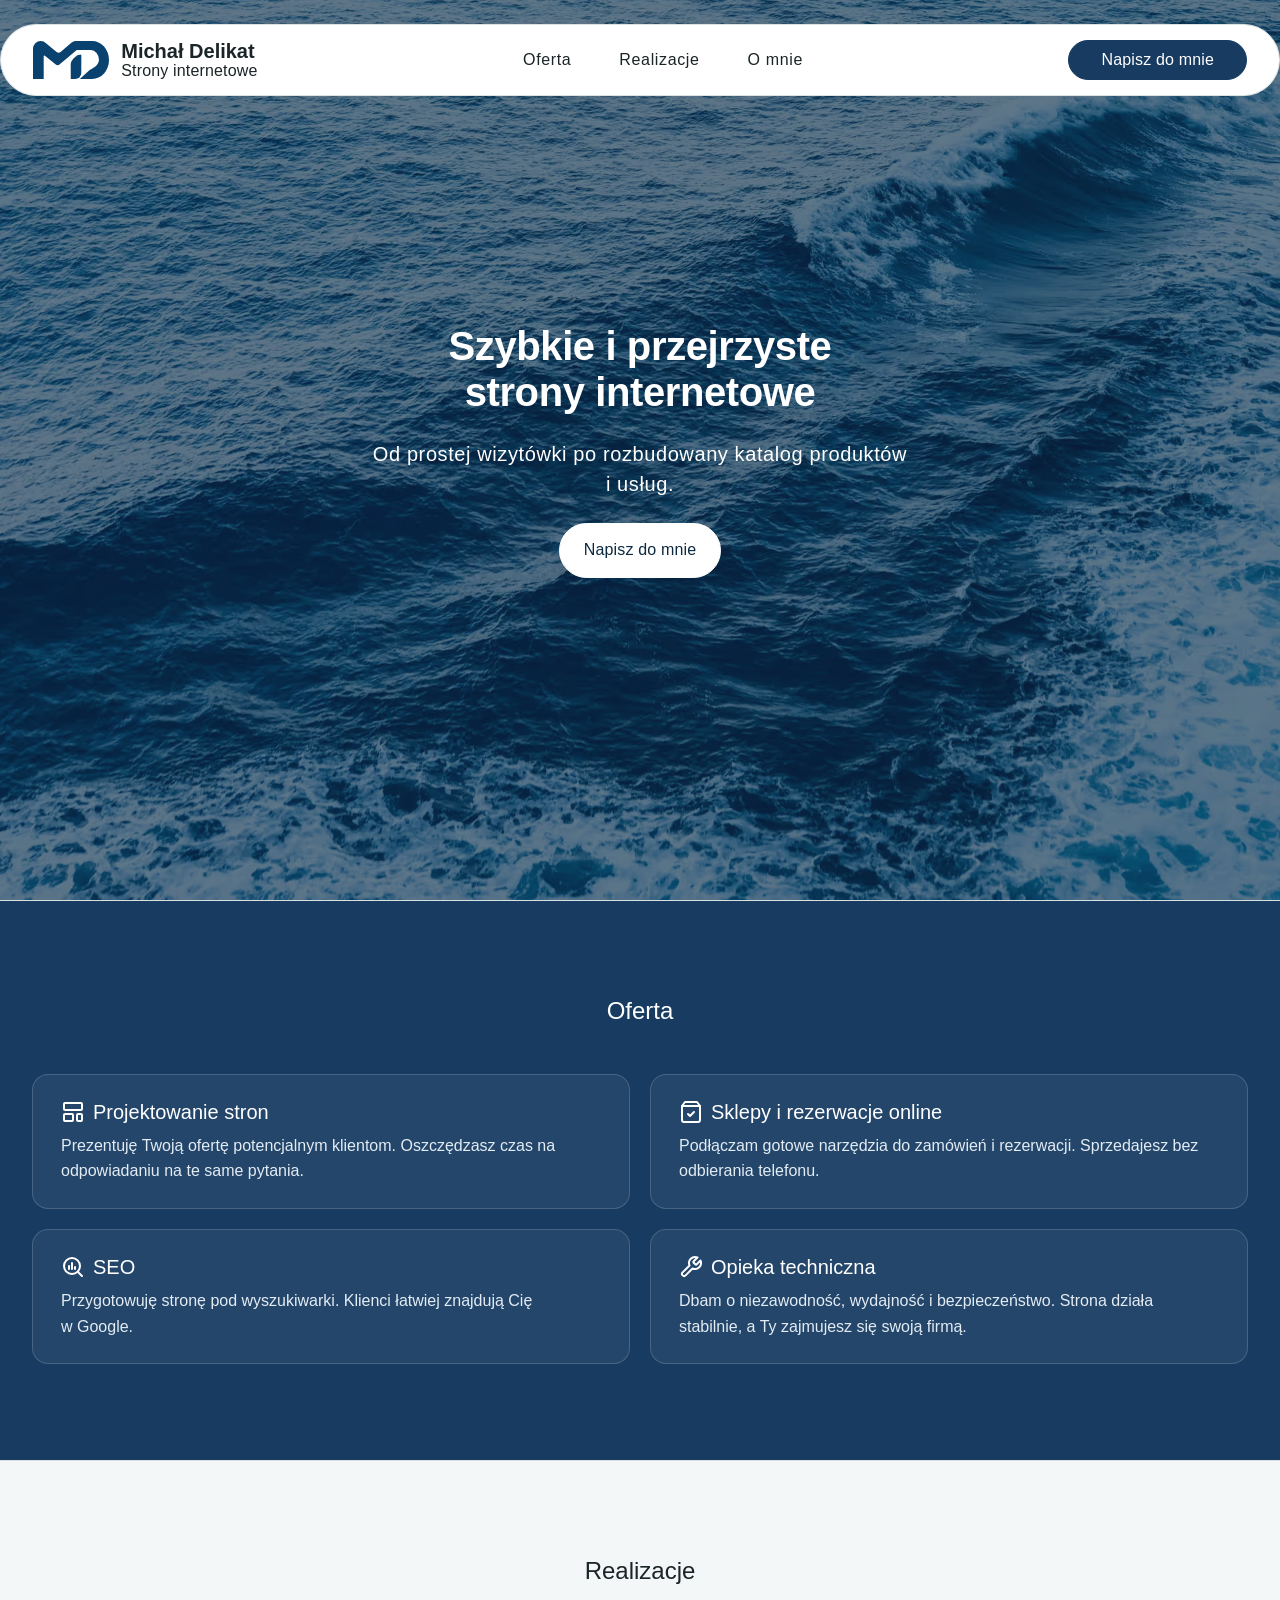
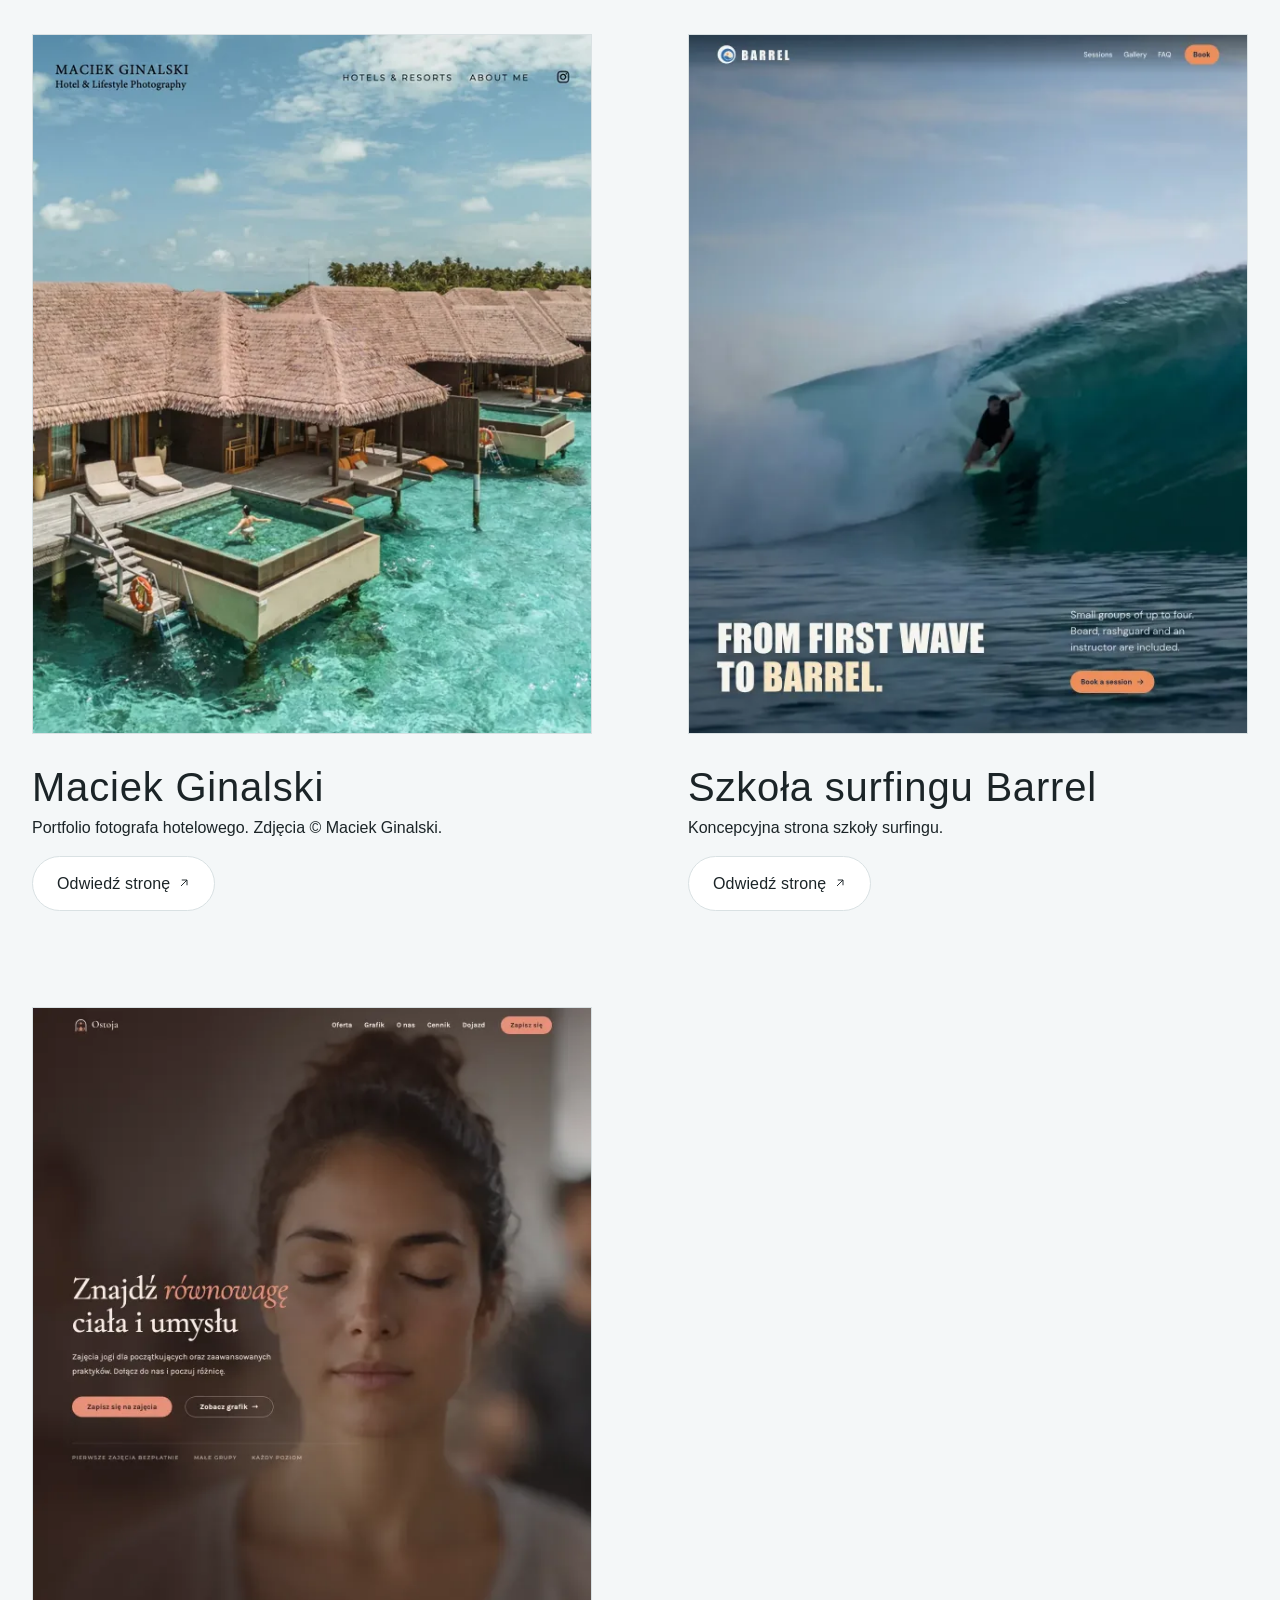
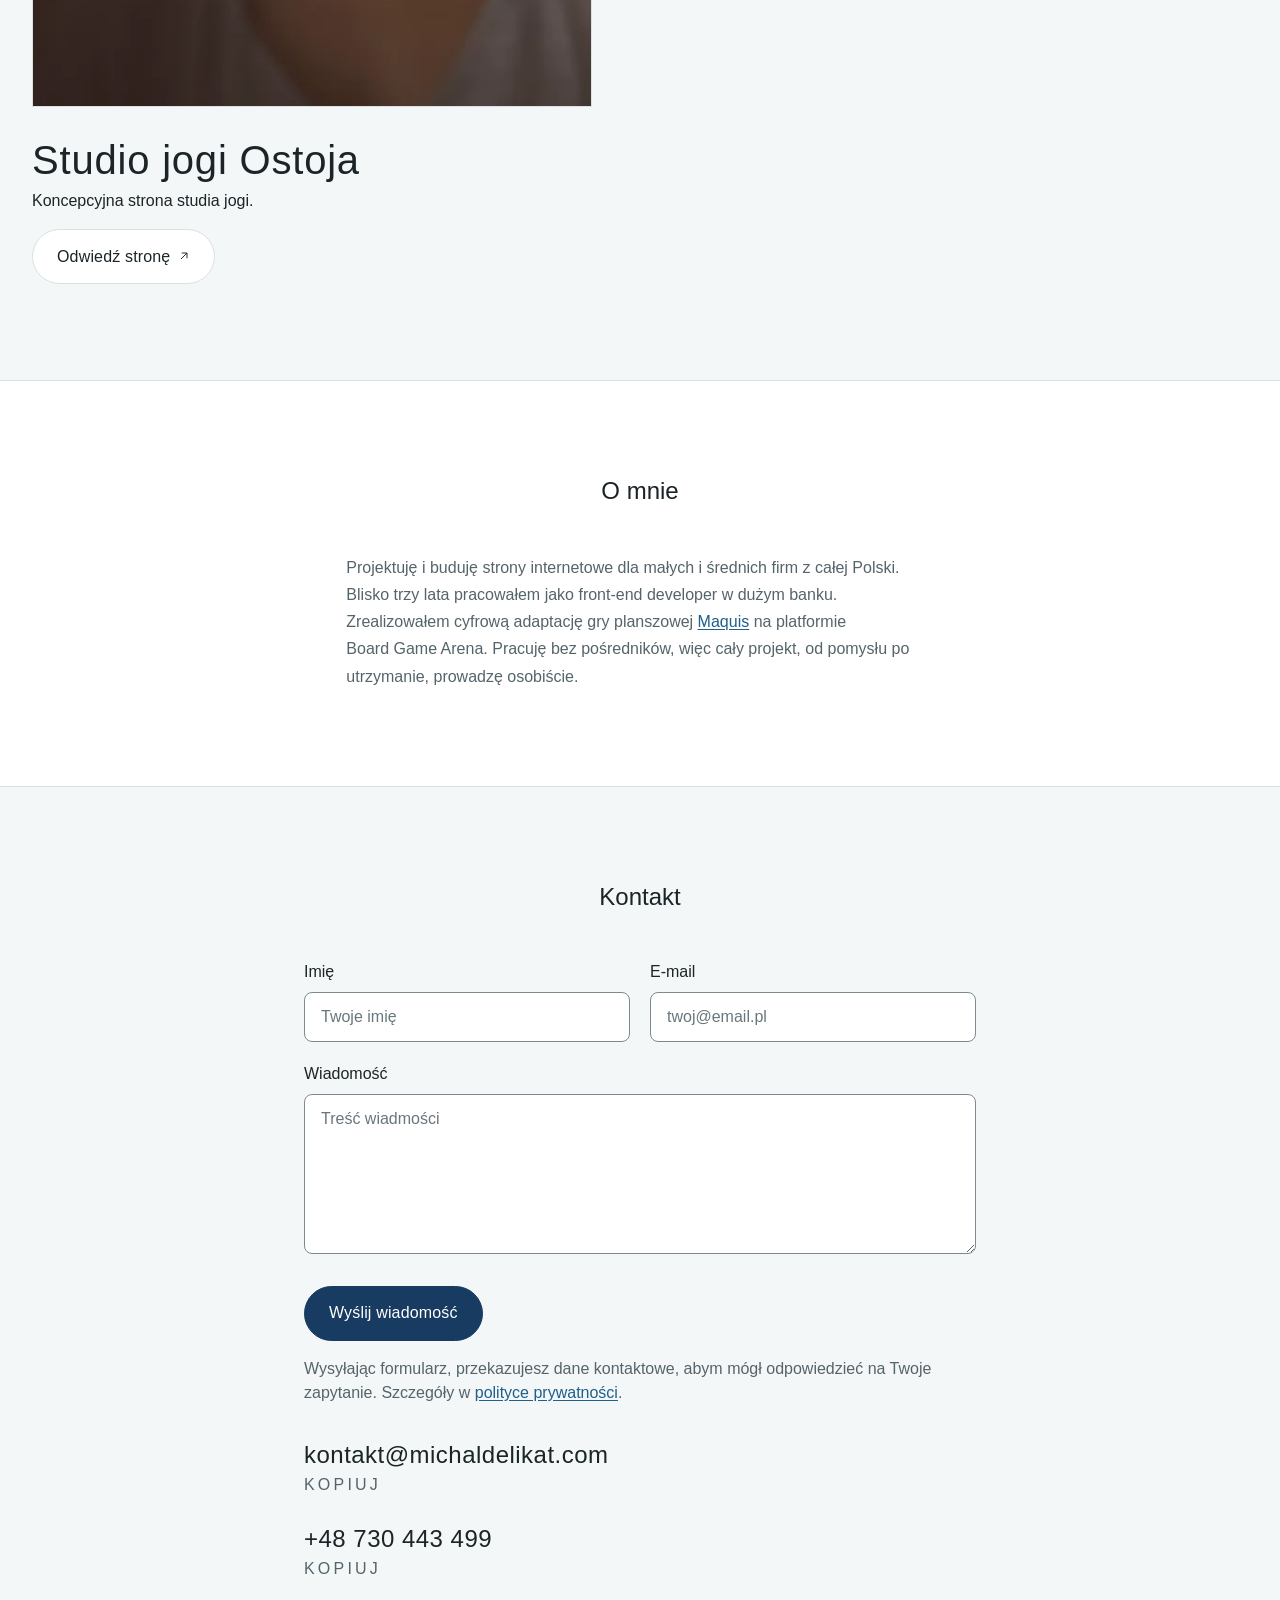
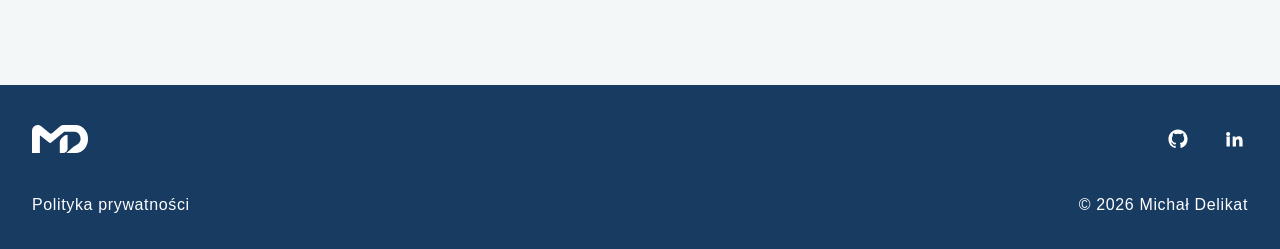
==== index.html @ e1b37950 "Font, hero and menu change" ====
<!DOCTYPE html>
<html lang="pl">
    <head>
        <meta charset="UTF-8">
        <meta name="viewport" content="width=device-width, initial-scale=1">
        <meta name="description" content="Projektuję i buduję szybkie, przejrzyste strony internetowe dla małych i średnich firm.">
        <title>Michał Delikat | Strony internetowe</title>
        <link rel="canonical" href="https://michaldelikat.com/">
        <meta name="theme-color" content="#F4F7F8">

        <link rel="preload" as="image" href="/photos/hero-1920.avif"
              imagesrcset="/photos/hero-1000.avif 1000w, /photos/hero-1920.avif 1920w"
              imagesizes="100vw" type="image/avif" fetchpriority="high">

        <link rel="icon" href="logo/md-favicon.svg?v=4" type="image/svg+xml">
        <link rel="icon" href="logo/favicon.ico?v=4" sizes="32x32" type="image/x-icon">
        <link rel="icon" href="logo/favicon-32.png?v=4" sizes="32x32" type="image/png">
        <link rel="apple-touch-icon" href="logo/apple-touch-icon.png?v=4">

        <meta property="og:type" content="website">
        <meta property="og:title" content="Michał Delikat | Strony internetowe">
        <meta property="og:description" content="Szybkie, przejrzyste strony internetowe dla małych firm.">
        <meta property="og:locale" content="pl_PL">
        <meta property="og:url" content="https://michaldelikat.com/">
        <meta property="og:site_name" content="Michał Delikat">
        <meta name="twitter:card" content="summary">

        <!-- Arkusze stylów (źródła: global.css, styles.css) -->
        <link rel="stylesheet" href="/css/global.css">
        <link rel="stylesheet" href="/css/styles.css">

        <script type="application/ld+json">
            {
                "@context": "https://schema.org",
                "@type": "ProfessionalService",
                "name": "Michał Delikat | Strony internetowe",
                "url": "https://michaldelikat.com/",
                "description": "Projektowanie i tworzenie stron internetowych dla małych i średnich firm.",
                "email": "michal.delikat0@gmail.com",
                "areaServed": [
                    { "@type": "City", "name": "Krosno" },
                    { "@type": "AdministrativeArea", "name": "województwo podkarpackie" }
                ],
                "founder": { "@type": "Person", "name": "Michał Delikat" }
            }
        </script>

        <script src="/js/script.js" defer></script>
    </head>
    <body>
        <a class="skip-link" href="#main">Przejdź do treści</a>

        <site-header class="site-header" id="site-header"></site-header>

        <main id="main">
            <section class="page-hero" aria-labelledby="hero-title">
                <picture class="page-hero__media">
                    <source type="image/avif" srcset="/photos/hero-1000.avif 1000w, /photos/hero-1920.avif 1920w" sizes="100vw">
                    <source type="image/webp" srcset="/photos/hero-1000.webp 1000w, /photos/hero-1920.webp 1920w" sizes="100vw">
                    <img class="page-hero__bg" src="/photos/hero-1920.webp" alt="" aria-hidden="true" width="1920" height="1440" fetchpriority="high" decoding="async">
                </picture>

                <div class="container page-hero__inner">
                    <div class="page-hero__copy">
                        <h1 class="hero-title" id="hero-title">
                            Szybkie i przejrzyste strony internetowe
                        </h1>
                        <p class="hero-lead">Od prostej wizytówki po rozbudowany katalog produktów i usług.</p>
                    </div>

                    <div class="hero-actions">
                        <a class="btn btn--primary" href="#kontakt">Napisz do mnie</a>
                    </div>
                </div>
            </section>

            <section class="section section--lg section--bordered section--dark" id="oferta" aria-labelledby="oferta-title">
                <div class="container">
                    <h2 class="section-title" id="oferta-title">Oferta</h2>
                    <ul class="service-list service-list--names">
                        <li class="card">
                            <div class="service-copy">
                                <div class="service-head">
                                    <span class="service-icon" aria-hidden="true">
                                        <svg viewBox="0 0 24 24" fill="none" stroke="currentColor" stroke-width="2" stroke-linecap="round" stroke-linejoin="round">
                                        <rect width="18" height="7" x="3" y="3" rx="1"></rect>
                                        <rect width="9" height="7" x="3" y="14" rx="1"></rect>
                                        <rect width="5" height="7" x="16" y="14" rx="1"></rect>
                                        </svg>
                                    </span>
                                    <h3 class="service-name">Projektowanie stron</h3>
                                </div>
                                <p class="service-desc">Prezentuję Twoją ofertę potencjalnym klientom. Oszczędzasz czas na odpowiadaniu na te same pytania.</p>
                            </div>
                        </li>
                        <li class="card">
                            <div class="service-copy">
                                <div class="service-head">
                                    <span class="service-icon" aria-hidden="true">
                                        <svg viewBox="0 0 24 24" fill="none" stroke="currentColor" stroke-width="2" stroke-linecap="round" stroke-linejoin="round">
                                        <path d="M6 2 3 6v14a2 2 0 0 0 2 2h14a2 2 0 0 0 2-2V6l-3-4Z"></path>
                                        <path d="M3 6h18"></path>
                                        <path d="m9 14 2 2 4-4"></path>
                                        </svg>
                                    </span>
                                    <h3 class="service-name">Sklepy i rezerwacje online</h3>
                                </div>
                                <p class="service-desc">Podłączam gotowe narzędzia do zamówień i rezerwacji. Sprzedajesz bez odbierania telefonu.</p>
                            </div>
                        </li>
                        <li class="card">
                            <div class="service-copy">
                                <div class="service-head">
                                    <span class="service-icon" aria-hidden="true">
                                        <svg viewBox="0 0 24 24" fill="none" stroke="currentColor" stroke-width="2" stroke-linecap="round" stroke-linejoin="round">
                                        <circle cx="11" cy="11" r="8"></circle>
                                        <path d="m21 21-4.3-4.3"></path>
                                        <path d="M8 14v-3M11 14V8M14 14v-2"></path>
                                        </svg>
                                    </span>
                                    <h3 class="service-name">SEO</h3>
                                </div>
                                <p class="service-desc">Przygotowuję stronę pod wyszukiwarki. Klienci łatwiej znajdują Cię w Google.</p>
                            </div>
                        </li>
                        <li class="card">
                            <div class="service-copy">
                                <div class="service-head">
                                    <span class="service-icon" aria-hidden="true">
                                        <svg viewBox="0 0 24 24" fill="none" stroke="currentColor" stroke-width="2" stroke-linecap="round" stroke-linejoin="round">
                                        <path d="M14.7 6.3a1 1 0 0 0 0 1.4l1.6 1.6a1 1 0 0 0 1.4 0l3.77-3.77a6 6 0 0 1-7.94 7.94l-6.91 6.91a2.12 2.12 0 0 1-3-3l6.91-6.91a6 6 0 0 1 7.94-7.94l-3.76 3.76z"></path>
                                        </svg>
                                    </span>
                                    <h3 class="service-name">Opieka techniczna</h3>
                                </div>
                                <p class="service-desc">Dbam o niezawodność, wydajność i bezpieczeństwo. Strona działa stabilnie, a Ty zajmujesz się swoją firmą.</p>
                            </div>
                        </li>
                    </ul>
                </div>
            </section>

            <section class="section section--lg section--bordered" id="realizacje" aria-labelledby="realizacje-title">
                <div class="container">
                    <h2 class="section-title" id="realizacje-title">Realizacje</h2>
                    <div class="work-list">
                    <article class="work-card">
                        <figure class="work-card__figure">
                            <div class="work-card__visual">
                                <img src="photos/maciekginalski-800.webp" srcset="photos/maciekginalski-400.webp 400w, photos/maciekginalski-600.webp 600w, photos/maciekginalski-800.webp 800w, photos/maciekginalski-1000.webp 1000w, photos/maciekginalski-1200.webp 1200w" sizes="(min-width: 1364px) 586px, (min-width: 768px) calc((100vw - 8rem) / 2), calc(100vw - 4rem)" alt="Podgląd strony maciekginalski.com" width="1200" height="1500" decoding="async">
                            </div>
                        </figure>

                        <div class="work-card__info">
                            <h3 class="work-card__title">Maciek Ginalski</h3>
                            <p class="work-card__desc">
                                Portfolio fotografa hotelowego. Zdjęcia&nbsp;©&nbsp;Maciek Ginalski.
                            </p>

                            <a class="btn btn--secondary" href="https://maciekginalski.com" target="_blank" rel="noopener">
                                Odwiedź stronę
                                <svg viewBox="0 0 16 16" width="12" height="12" aria-hidden="true">
                                    <path d="M4 12L12 4M5 4h7v7" fill="none" stroke="currentColor" stroke-width="1.25"/>
                                </svg>
                            </a>
                        </div>
                    </article>

                    <article class="work-card">
                        <figure class="work-card__figure">
                            <div class="work-card__visual">
                                <img src="photos/szkola-surfingu-koncept-800.webp" srcset="photos/szkola-surfingu-koncept-400.webp 400w, photos/szkola-surfingu-koncept-600.webp 600w, photos/szkola-surfingu-koncept-800.webp 800w, photos/szkola-surfingu-koncept-1000.webp 1000w, photos/szkola-surfingu-koncept-1200.webp 1200w" sizes="(min-width: 1364px) 586px, (min-width: 768px) calc((100vw - 8rem) / 2), calc(100vw - 4rem)" alt="Podgląd strony Szkoła surfingu Barrel" width="1200" height="1500" decoding="async">
                            </div>
                        </figure>

                        <div class="work-card__info">
                            <h3 class="work-card__title">Szkoła surfingu Barrel</h3>
                            <p class="work-card__desc">
                                Koncepcyjna strona szkoły surfingu.
                            </p>

                            <a class="btn btn--secondary" href="https://szkola-surfingu.netlify.app/" target="_blank" rel="noopener">
                                Odwiedź stronę
                                <svg viewBox="0 0 16 16" width="12" height="12" aria-hidden="true">
                                    <path d="M4 12L12 4M5 4h7v7" fill="none" stroke="currentColor" stroke-width="1.25"/>
                                </svg>
                            </a>
                        </div>
                    </article>

                    <article class="work-card">
                        <figure class="work-card__figure">
                            <div class="work-card__visual">
                                <img src="photos/joga-koncept-800.webp" srcset="photos/joga-koncept-400.webp 400w, photos/joga-koncept-600.webp 600w, photos/joga-koncept-800.webp 800w, photos/joga-koncept-1000.webp 1000w, photos/joga-koncept-1200.webp 1200w" sizes="(min-width: 1364px) 586px, (min-width: 768px) calc((100vw - 8rem) / 2), calc(100vw - 4rem)" alt="Podgląd strony Studio Jogi" width="1200" height="1500" decoding="async">
                            </div>
                        </figure>

                        <div class="work-card__info">
                            <h3 class="work-card__title">Studio jogi Ostoja</h3>
                            <p class="work-card__desc">
                                Koncepcyjna strona studia jogi.
                            </p>

                            <a class="btn btn--secondary" href="https://joga-koncept.netlify.app/" target="_blank" rel="noopener">
                                Odwiedź stronę
                                <svg viewBox="0 0 16 16" width="12" height="12" aria-hidden="true">
                                    <path d="M4 12L12 4M5 4h7v7" fill="none" stroke="currentColor" stroke-width="1.25"/>
                                </svg>
                            </a>
                        </div>
                    </article>
                    </div>
                </div>
            </section>

            <section class="section section--lg section--bordered about-section" id="o-mnie" aria-labelledby="o-mnie-title">
                <div class="container">
                    <h2 class="section-title" id="o-mnie-title">O mnie</h2>

                    <div class="about">
                        <div class="about__body">
                            <p class="about-body">Projektuję i buduję strony internetowe dla małych i średnich firm z całej Polski. Blisko trzy lata pracowałem jako front-end developer w dużym banku. Zrealizowałem cyfrową adaptację gry planszowej <a href="https://boardgamearena.com/gamepanel?game=maquis#how-to-play" target="_blank" rel="noopener noreferrer">Maquis</a> na platformie Board&nbsp;Game&nbsp;Arena. Pracuję bez pośredników, więc cały projekt, od pomysłu po utrzymanie, prowadzę osobiście.</p>
                        </div>

                        <!--
                            Wariant ze zdjęciem: dodaj klasę .about--with-photo do .about
                            i wstaw poniższą figurę po .about__body:

                            <figure class="about__media">
                                <img src="icons/michal-delikat.webp" alt="Michał Delikat" width="800" height="1000" loading="lazy">
                            </figure>
                        -->
                    </div>
                </div>
            </section>

            <section class="section contact" id="kontakt" aria-labelledby="kontakt-title">
                <div class="container contact__inner">
                    <h2 class="section-title" id="kontakt-title">Kontakt</h2>

                    <form class="contact-form" name="kontakt" method="POST" action="/" data-netlify="true" data-netlify-honeypot="bot-field">
                        <input type="hidden" name="form-name" value="kontakt">

                        <p class="contact-form__honeypot" aria-hidden="true">
                            <label for="bot-field">Nie wypełniaj tego pola</label>
                            <input id="bot-field" name="bot-field" type="text" tabindex="-1" autocomplete="off">
                        </p>

                        <div class="contact-form__grid">
                            <div class="contact-form__field">
                                <label class="contact-form__label" for="name">Imię</label>
                                <input class="contact-form__input" id="name" name="name" type="text" autocomplete="name" placeholder="Twoje imię" required>
                            </div>

                            <div class="contact-form__field">
                                <label class="contact-form__label" for="email">E-mail</label>
                                <input class="contact-form__input" id="email" name="email" type="email" autocomplete="email" placeholder="twoj@email.pl" required>
                            </div>
                        </div>

                        <div class="contact-form__field">
                            <label class="contact-form__label" for="message">Wiadomość</label>
                            <textarea class="contact-form__input contact-form__textarea" id="message" name="message" rows="5" placeholder="Treść wiadmości" required></textarea>
                        </div>

                        <div class="contact-form__actions">
                            <button class="btn btn--primary contact-form__submit" type="submit">Wyślij wiadomość</button>
                            <div class="contact-form__status" role="status" aria-live="polite"></div>
                        </div>

                        <p class="contact-form__consent">
                            Wysyłając formularz, przekazujesz dane kontaktowe, abym mógł odpowiedzieć na Twoje zapytanie. Szczegóły w
                            <a class="link-underline" href="/polityka-prywatnosci/">polityce prywatności</a>.
                        </p>
                    </form>

                    <p class="contact__email">
                        <span class="contact__email-inner">
                            <a class="contact__email-link" href="mailto:kontakt@michaldelikat.com">kontakt@michaldelikat.com</a>
                            <button class="copy-mail" type="button" data-email="kontakt@michaldelikat.com" aria-label="Skopiuj adres e-mail" title="Kliknij, aby skopiować">Kopiuj</button>
                            <span class="copy-mail__status" role="status" aria-live="polite"></span>
                        </span>
                    </p>

                    <p class="contact__phone">
                        <span class="contact__email-inner">
                            <a class="contact__email-link" href="tel:+48730443499">+48 730 443 499</a>
                            <button class="copy-mail" type="button" data-copy="+48 730 443 499" aria-label="Skopiuj numer telefonu" title="Kliknij, aby skopiować">Kopiuj</button>
                            <span class="copy-mail__status" role="status" aria-live="polite"></span>
                        </span>
                    </p>
                </div>
            </section>
        </main>

        <site-footer class="site-footer"></site-footer>
    </body>
</html>
---- css/global.css ----
/* ==========================================================================
   GLOBAL.CSS — system stylu inspirowany maciekginalski.com
   Mobile-first, bez zależności od frameworka.
   Breakpointy: 768px (jedyny breakpoint strony źródłowej).
   ========================================================================== */

/* --------------------------------------------------------------------------
   Fonty
   Montserrat (cała strona) hostowany lokalnie.
   -------------------------------------------------------------------------- */

@font-face {
    font-family: "Montserrat";
    font-style: normal;
    font-weight: 500 700;
    font-display: swap;
    src: url("/fonts/montserrat-latin.woff2") format("woff2");
    unicode-range: U+0000-00FF, U+0131, U+0152-0153, U+02BB-02BC, U+02C6, U+02DA, U+02DC, U+0304, U+0308, U+0329, U+2000-206F, U+20AC, U+2122, U+2191, U+2193, U+2212, U+2215, U+FEFF, U+FFFD;
}

@font-face {
    font-family: "Montserrat";
    font-style: normal;
    font-weight: 500 700;
    font-display: swap;
    src: url("/fonts/montserrat-latin-ext.woff2") format("woff2");
    unicode-range: U+0100-02BA, U+02BD-02C5, U+02C7-02CC, U+02CE-02D7, U+02DD-02FF, U+0304, U+0308, U+0329, U+1D00-1DBF, U+1E00-1E9F, U+1EF2-1EFF, U+2020, U+20A0-20AB, U+20AD-20C4, U+2113, U+2C60-2C7F, U+A720-A7FF;
}

/* --------------------------------------------------------------------------
   1. Tokeny — jedno źródło prawdy
   -------------------------------------------------------------------------- */

:root {
    /* Kolory */
    --color-bg: #F4F7F8;
    --color-surface: #FFFFFF;
    --color-surface-soft: #E9EFF1;
    --color-text: #1B2427;
    --color-text-muted: #55646A;
    --color-placeholder: #68777D;
    --color-accent: #173B61;
    --color-accent-hover: #0F2C4A;
    --color-accent-soft: #E3ECF4;
    --color-on-accent: #FFFFFF;
    --color-link: #1F5F8B;
    --color-dark: var(--color-accent);
    --color-border: #D9E1E3;
    --color-border-strong: #7D8B91;
    --color-highlight: #C79A3B;
    --color-focus: var(--color-link);
    --section-muted: var(--color-accent-soft);

    /* Hero */
    --hero-overlay: rgba(11, 41, 64, 0.62);

    /* Typografia */
    --font-body: "Montserrat", "Helvetica Neue", Arial, sans-serif; /* podstawowy sans-serif */
    --font-display: var(--font-body); /* alias zgodności — cała strona używa Montserrat */
    --font-sans: var(--font-body); /* alias dla etykiet i nawigacji */

    --text-base: 1rem;                /* 16px — tekst bazowy, tytuły projektów */
    --text-md: 1.125rem;              /* 18px — h3 (standaryzacja z 18.72px) */
    --text-lg: 1.25rem;               /* 20px — bio */
    --text-xl: 1.5rem;                /* 24px — h2 */
    --text-2xl: 2rem;                 /* 32px — h1 */
    --text-3xl: 2.5rem;               /* 40px — rezerwa dla większych nagłówków */

    --weight-medium: 500;
    --weight-bold: 700;

    --leading-tight: 1.15;
    --leading-snug: 1.35;
    --leading-normal: 1.5;

    --tracking-tight: 0.02em;
    --tracking-normal: 0.03em;
    --tracking-wide: 0.04em;
    --tracking-wider: 0.07em;
    --tracking-widest: 0.2em;

    /* Odstępy — skala 4/8px */
    --space-1: 0.25rem;               /* 4px */
    --space-2: 0.5rem;                /* 8px */
    --space-3: 0.75rem;               /* 12px */
    --space-4: 1rem;                  /* 16px */
    --space-6: 1.5rem;                /* 24px */
    --space-8: 2rem;                  /* 32px */
    --space-12: 3rem;                 /* 48px */
    --space-16: 4rem;                 /* 64px */
    --space-20: 5rem;                 /* 80px */
    --space-24: 6rem;                 /* 96px */

    /* Promienie */
    --radius-none: 0;
    --radius-button: 0.5rem;
    --radius-field: 0.5rem;
    --radius-card: 1rem;
    --radius-full: 9999px;

    /* Cienie — tylko subtelny cień kafli oferty */
    --shadow-none: none;
    --shadow-card: 0 8px 20px -8px color-mix(in srgb, var(--color-text) 10%, transparent);
    --shadow-card-hover: 0 12px 24px -8px color-mix(in srgb, var(--color-text) 18%, transparent);

    /* Obramowania */
    --border-width-thin: 1px;
    --border-width-thick: 2px;
    --border-thin: var(--border-width-thin) solid var(--color-border);

    /* Ruch */
    --duration-swift: 250ms;
    --duration-fast: 200ms;
    --duration-base: 400ms;
    --duration-slow: 800ms;
    --duration-slower: 1000ms;
    --ease-default: ease;
    --ease-out: ease-out;

    --transition-colors:
        color var(--duration-base) var(--ease-default),
        background-color var(--duration-base) var(--ease-default),
        border-color var(--duration-base) var(--ease-default);
    --transition-opacity: opacity var(--duration-base) var(--ease-default);
    --transition-transform: transform var(--duration-swift) var(--ease-default);

    /* Układ */
    --container-max: 1300px;
    --container-padding: 2rem;
    --header-height: 6.5rem;
    --section-space: 2rem;
    --grid-row-gap: 4rem;
    --grid-column-gap: 6rem;
    --measure: 700px;
    --about-image-width: 300px;

    /* Breakpoint (tylko dokumentacja — media queries wymagają wartości literalnej):
       --bp-md: 768px
    */
}

/* --------------------------------------------------------------------------
   2. Reset
   -------------------------------------------------------------------------- */

*,
*::before,
*::after {
    box-sizing: border-box;
}

* {
    margin: 0;
    padding: 0;
}

html {
    -webkit-text-size-adjust: 100%;
    scroll-behavior: smooth;
    scroll-padding-top: calc(var(--header-height) + var(--space-4));
}

body {
    display: flex;
    flex-direction: column;
    min-height: 100vh;
    min-height: var(--viewport-height, 100svh);
    background-color: var(--color-bg);
    color: var(--color-text);
    font-family: var(--font-body);
    font-size: var(--text-base);
    font-weight: var(--weight-medium);
    line-height: var(--leading-normal);
    text-rendering: optimizeLegibility;
    -webkit-font-smoothing: antialiased;
}

main {
    flex: 1;
}

img,
picture,
svg,
video,
canvas {
    display: block;
    max-width: 100%;
}

img,
video {
    height: auto;
}

ul,
ol {
    list-style: none;
}

button,
input,
textarea,
select {
    font: inherit;
    color: inherit;
}

button {
    background: none;
    border: 0;
    cursor: pointer;
}

table {
    border-collapse: collapse;
    border-spacing: 0;
}

/* --------------------------------------------------------------------------
   3. Typografia bazowa
   -------------------------------------------------------------------------- */

h1,
h2 {
    font-family: var(--font-display);
    font-weight: var(--weight-medium);
    line-height: var(--leading-tight);
    text-wrap: balance;
}

h3,
h4,
h5,
h6 {
    font-family: var(--font-body);
    font-weight: var(--weight-bold);
    line-height: var(--leading-tight);
    text-wrap: balance;
}

h1 {
    font-size: var(--text-2xl);
    font-weight: var(--weight-bold);
    letter-spacing: -0.01em;
    line-height: var(--leading-tight);
}

h2 {
    font-size: var(--text-xl);
    line-height: 1.2;
}

h3 {
    font-size: var(--text-md);
    font-weight: var(--weight-medium);
    line-height: 1.25;
    margin-block: var(--space-4) var(--space-2);
}

h4 {
    font-size: var(--text-lg);
}

h5,
h6 {
    font-size: var(--text-base);
}

p {
    line-height: var(--leading-normal);
    text-wrap: pretty;
}

strong,
b {
    font-weight: var(--weight-bold);
}

small {
    font-size: var(--text-base);
}

/* --------------------------------------------------------------------------
   4. Linki i stany interakcji
   -------------------------------------------------------------------------- */

a {
    color: inherit;
    text-decoration: none;
    transition: color var(--duration-base) var(--ease-default);
}

a:hover {
    color: var(--color-accent);
}

/* Link tekstowy w treści — zawsze widoczne podkreślenie */
.link-underline {
    display: inline-block;
    color: var(--color-link);
    text-decoration: underline;
    text-underline-offset: 0.15em;
}

.link-underline:hover {
    color: var(--color-accent);
}

:focus-visible {
    outline: 2px solid var(--color-link);
    outline-offset: 2px;
}

/* Strona źródłowa nie definiuje własnego ::selection — poniżej spójna decyzja systemowa */
::selection {
    background-color: var(--color-accent-soft);
    color: var(--color-text);
}

/* --------------------------------------------------------------------------
   5. Układ — kontenery, sekcje, siatki
   -------------------------------------------------------------------------- */

.container {
    width: 100%;
    max-width: var(--container-max);
    margin-inline: auto;
    padding-inline: var(--container-padding);
}

.section {
    padding-block: var(--section-space);
}

.section-title {
    margin-bottom: var(--space-12);
    font-family: var(--font-display);
    font-size: var(--text-xl);
    font-weight: var(--weight-medium);
    text-align: center;
}

.stack > * + * {
    margin-block-start: var(--stack-gap, var(--space-4));
}

.grid {
    display: grid;
    grid-template-columns: 1fr;
    gap: var(--grid-gap, var(--space-8));
}

/* --------------------------------------------------------------------------
   6. Przyciski
   Uwaga: strona źródłowa nie ma klasycznych przycisków — warianty są
   standaryzacją opartą na typografii nawigacji.
   -------------------------------------------------------------------------- */

.btn {
    display: inline-flex;
    align-items: center;
    justify-content: center;
    gap: var(--space-2);
    min-height: 55px;
    padding: var(--space-3) var(--space-6);
    border: var(--border-width-thin) solid transparent;
    border-radius: var(--radius-full);
    font-family: var(--font-body);
    font-size: var(--text-base);
    font-weight: var(--weight-medium);
    line-height: 1.2;
    letter-spacing: 0.01em;
    text-transform: none;
    transition:
        color var(--duration-fast) var(--ease-default),
        background-color var(--duration-fast) var(--ease-default),
        border-color var(--duration-fast) var(--ease-default);
}

.btn--primary {
    background-color: var(--color-accent);
    border-color: var(--color-accent);
    color: var(--color-on-accent);
}

.btn--primary:hover {
    background-color: var(--color-accent-hover);
    border-color: var(--color-accent-hover);
    color: var(--color-on-accent);
}

.btn--secondary {
    background-color: var(--color-surface);
    border-color: var(--color-border);
    color: var(--color-text);
}

.btn--secondary:hover {
    background-color: var(--color-accent);
    border-color: var(--color-accent);
    color: var(--color-on-accent);
}

.btn--ghost {
    padding-inline: var(--space-2);
    background-color: transparent;
    color: var(--color-link);
}

.btn--ghost:hover {
    color: var(--color-accent);
}

/* --------------------------------------------------------------------------
   8. Nagłówek i nawigacja
   -------------------------------------------------------------------------- */

.site-header {
    position: fixed;
    inset-block-start: 0;
    inset-inline-start: 0;
    z-index: 999;
    width: 100%;
    height: auto;
    padding: 0;
    background-color: transparent;
    color: var(--color-text);
    transition:
        background-color var(--duration-base) var(--ease-default),
        color var(--duration-base) var(--ease-default);
}

.site-header__inner {
    display: flex;
    align-items: center;
    justify-content: space-between;
    width: 100%;
    max-width: none;
    height: auto;
    margin-inline: 0;
    padding-block: var(--space-3);
    padding-inline: var(--container-padding);
    background-color: var(--color-surface);
    -webkit-backdrop-filter: blur(12px);
    backdrop-filter: blur(12px);
    border: var(--border-width-thin) solid rgba(9, 66, 110, 0.08);
    border-radius: 0;
    box-shadow: none;
    transition: border-color 0.25s ease;
}

.site-logo {
    display: inline-flex;
    align-items: center;
    gap: var(--space-3);
    padding: 0;
    color: inherit;
}

.site-logo__mark {
    flex-shrink: 0;
    width: auto;
    height: 2.375rem;
}

.site-logo__text {
    display: flex;
    flex-direction: column;
    gap: 2px;
}

.site-logo__top {
    font-family: var(--font-display);
    font-size: var(--text-md);
    font-weight: var(--weight-bold);
    line-height: 1;
    letter-spacing: 0;
}

.site-logo__bottom {
    font-family: var(--font-body);
    font-size: var(--text-base);
    line-height: 1;
    letter-spacing: 0.01em;
}

.site-logo:hover {
    color: inherit;
}

/* --------------------------------------------------------------------------
   10. Stopka
   -------------------------------------------------------------------------- */

.site-footer {
    width: 100%;
    padding-block: var(--space-4);
    background-color: var(--color-dark);
    color: var(--color-on-accent);
    font-family: var(--font-body);
    text-align: center;
}

/* --------------------------------------------------------------------------
   11. Ruch ograniczony preferencją użytkownika
   -------------------------------------------------------------------------- */

@media (prefers-reduced-motion: reduce) {
    html {
        scroll-behavior: auto;
    }

    *,
    *::before,
    *::after {
        animation-duration: 0.01ms !important;
        animation-iteration-count: 1 !important;
        transition-duration: 0.01ms !important;
        scroll-behavior: auto !important;
    }
}

/* Tryb ciemny: strona źródłowa go nie ma, dlatego nie definiujemy
   prefers-color-scheme. */
---- css/styles.css ----
/* ==========================================================================
   STYLES.CSS — strona Michał Delikat
   Bazuje na tokenach i komponentach z global.css / DESIGN.md.
   ========================================================================== */

/* --------------------------------------------------------------------------
   Dostępność
   -------------------------------------------------------------------------- */

.skip-link {
    position: fixed;
    inset-block-start: var(--space-2);
    inset-inline-start: var(--space-2);
    z-index: 1100;
    padding: var(--space-3) var(--space-4);
    background-color: var(--color-accent);
    color: var(--color-on-accent);
    font-family: var(--font-sans);
    font-size: var(--text-base);
    letter-spacing: var(--tracking-widest);
    text-transform: uppercase;
    transform: translateY(-200%);
    transition: transform var(--duration-fast) var(--ease-default);
}

.skip-link:focus {
    color: var(--color-on-accent);
    transform: translateY(0);
}

/* --------------------------------------------------------------------------
   Nagłówek
   -------------------------------------------------------------------------- */

site-header,
site-footer {
    display: block;
}

    .site-header__inner {
        flex-wrap: wrap;
        min-height: var(--header-height);
        row-gap: 0;
        border-radius: 0;
        transition: border-color 0.25s ease;
    }

.site-header__actions {
    display: flex;
    align-items: center;
    min-height: calc(var(--header-height) - (2 * var(--space-3)) - (2 * var(--border-width-thin)));
    gap: var(--space-2);
}

.site-logo {
    padding: 0;
    line-height: 1;
}

.header-cta {
    flex-shrink: 0;
}

.site-nav {
    display: none;
}

.nav-list {
    display: flex;
    align-items: center;
    gap: var(--space-2);
}

.nav-link {
    display: inline-block;
    padding: var(--space-2) var(--space-3);
    font-family: var(--font-sans);
    font-size: var(--text-base);
    letter-spacing: var(--tracking-wide);
    transition: color var(--duration-fast) var(--ease-default);
}

.nav-link:hover {
    color: var(--color-link);
}

.hamburger {
    display: flex;
    flex-direction: column;
    justify-content: space-between;
    width: 1.75rem;
    height: 1.125rem;
    padding: 0;
    color: inherit;
}

.hamburger span {
    display: block;
    width: 100%;
    height: 2px;
    background-color: currentColor;
    transform-origin: center;
    translate: 0 0;
    rotate: 0deg;
    transition:
        translate var(--duration-fast) var(--ease-default) var(--duration-fast),
        rotate var(--duration-fast) var(--ease-default),
        opacity 100ms var(--ease-default);
}

.site-header.is-open .hamburger span {
    transition:
        translate var(--duration-fast) var(--ease-default),
        rotate var(--duration-fast) var(--ease-default) var(--duration-fast),
        opacity 100ms var(--ease-default);
}

.site-header.is-open .hamburger span:nth-child(1) {
    translate: 0 8px;
    rotate: 45deg;
}

.site-header.is-open .hamburger span:nth-child(2) {
    opacity: 0;
}

.site-header.is-open .hamburger span:nth-child(3) {
    translate: 0 -8px;
    rotate: -45deg;
}

.nav-mobile {
    flex-basis: 100%;
    width: 100%;
    max-height: 0;
    overflow: hidden;
    opacity: 0;
    visibility: hidden;
    transition:
        max-height var(--duration-fast) var(--ease-default),
        opacity var(--duration-fast) var(--ease-default),
        visibility 0s linear var(--duration-fast);
}

.site-header.is-open .nav-mobile {
    max-height: 16rem;
    opacity: 1;
    visibility: visible;
    transition:
        max-height var(--duration-fast) var(--ease-default),
        opacity var(--duration-fast) var(--ease-default),
        visibility 0s;
}

.nav-mobile .nav-list {
    flex-direction: column;
    align-items: stretch;
    gap: var(--space-1);
    padding-block: var(--space-2) var(--space-3);
    border-top: var(--border-width-thin) solid var(--color-border);
    margin-block-start: var(--space-2);
}

.nav-mobile .nav-link {
    display: block;
    padding: var(--space-3);
    font-size: var(--text-base);
    text-align: center;
}

.nav-mobile__cta {
    width: calc(100% - 2 * var(--space-3));
    margin: var(--space-2) var(--space-3) var(--space-3);
    min-height: 3rem;
}

@media (max-width: 1023px) {
    .header-cta {
        display: none;
    }
}

@media (min-width: 1024px) {
    .site-header {
        inset-block-start: var(--space-4);
    }

    .site-header__inner {
        display: grid;
        grid-template-columns: auto 1fr auto;
        align-items: center;
        column-gap: var(--space-4);
        width: 100%;
        max-width: var(--container-max);
         min-height: 4.5rem;
        margin-block-start: var(--space-2);
        margin-inline: auto;
        padding-block: var(--space-2);
         background-color: var(--color-surface);
         border-radius: var(--radius-full);
         border: var(--border-width-thin) solid var(--color-border);
    }

    .site-header__actions {
        display: contents;
    }

    .site-logo {
        grid-column: 1;
    }

    .site-nav {
        display: flex;
        grid-column: 2;
        align-items: center;
        justify-self: center;
    }

    .nav-list {
        gap: var(--space-4);
    }

    .nav-link {
        padding-inline: var(--space-4);
    }

    .header-cta {
        grid-column: 3;
        min-height: 2.5rem;
        padding-block: var(--space-2);
        padding-inline: var(--space-8);
        border-radius: var(--radius-full);
    }

    .hamburger,
    .nav-mobile {
        display: none;
    }
}

/* --------------------------------------------------------------------------
   Hero
   -------------------------------------------------------------------------- */

.page-hero {
    position: relative;
    display: flex;
    align-items: center;
    justify-content: center;
    min-height: 100vh;
    min-height: var(--viewport-height, 100svh);
    overflow: hidden;
    isolation: isolate;
    padding-block: var(--header-height);
}

.page-hero__media {
    display: contents;
}

.page-hero__bg {
    position: absolute;
    inset: 0;
    z-index: 0;
    width: 100%;
    height: 100%;
    object-fit: cover;
    object-position: 70% 35%;
}

.page-hero::before {
    content: "";
    position: absolute;
    inset: 0;
    z-index: 1;
    background-color: var(--hero-overlay);
    pointer-events: none;
}

.page-hero__inner {
    position: relative;
    z-index: 2;
    display: flex;
    flex-direction: column;
    align-items: center;
    justify-content: center;
    gap: var(--space-6);
    text-align: center;
}

.page-hero .hero-title,
.page-hero .hero-lead {
    color: var(--color-on-accent);
}

.page-hero__copy {
    display: flex;
    flex-direction: column;
    align-items: center;
    gap: var(--space-6);
    max-width: 44rem;
}

.hero-title {
    font-size: clamp(var(--text-2xl), 8vw, var(--text-3xl));
    line-height: 1.15;
    letter-spacing: -0.01em;
    text-wrap: balance;
}

.hero-title span {
    display: block;
}

.hero-lead {
    max-width: 36rem;
    color: var(--color-text-muted);
    font-size: var(--text-lg);
    line-height: var(--leading-normal);
    letter-spacing: var(--tracking-normal);
    text-wrap: pretty;
}

.hero-actions .btn--primary {
    background-color: var(--color-surface);
    border-color: var(--color-surface);
    color: #0b2940;
    transition: background-color var(--duration-fast) var(--ease-default);
}

.hero-actions .btn--primary:hover {
    background-color: #fcfcfc;
    border-color: #fcfcfc;
    color: #0b2940;
    transform: none;
}

/* --------------------------------------------------------------------------
   Sekcje i nagłówki sekcji
   -------------------------------------------------------------------------- */

.section--lg {
    padding-block: var(--space-24);
}

.section--bordered {
    border-top: var(--border-width-thin) solid var(--color-border);
}

.section-head {
    max-width: 46rem;
    margin-inline: auto;
    margin-bottom: var(--space-16);
    text-align: center;
}

.section-head .section-title {
    margin-bottom: var(--space-4);
}

.section-intro {
    max-width: 38rem;
    margin-inline: auto;
    font-size: var(--text-lg);
    line-height: var(--leading-normal);
    letter-spacing: var(--tracking-normal);
    text-wrap: pretty;
}

.legal-page {
    padding-block-start: calc(var(--header-height) + var(--space-12));
}

.legal {
    max-width: 46rem;
    margin-inline: auto;
    color: var(--color-text-muted);
}

.legal__title {
    margin-block-end: var(--space-2);
    font-size: var(--text-2xl);
    letter-spacing: var(--tracking-tight);
}

.legal h2 {
    margin-block: var(--space-12) var(--space-4);
    color: var(--color-text);
    font-size: var(--text-md);
    line-height: var(--leading-snug);
}

.legal h2:first-child {
    margin-block-start: 0;
}

.legal p,
.legal li {
    line-height: var(--leading-normal);
    text-wrap: pretty;
}

.legal p + p {
    margin-block-start: var(--space-4);
}

.legal ul {
    display: grid;
    gap: var(--space-2);
    margin-block-start: var(--space-4);
    padding-inline-start: 1.25em;
    list-style: disc;
}

.legal a {
    color: var(--color-link);
    text-decoration: underline;
    text-underline-offset: 0.15em;
}

.legal a:hover {
    color: var(--color-accent);
}

.legal__updated {
    margin-block-start: var(--space-2);
    font-size: var(--text-base);
}

/* --------------------------------------------------------------------------
   Oferta — sama lista nazw usług
   -------------------------------------------------------------------------- */

.section--dark {
    background-color: var(--color-dark);
}

.section--dark .section-title {
    color: var(--color-on-accent);
}

.section--dark .card {
    background-color: rgba(255, 255, 255, 0.06);
    border: 1px solid rgba(255, 255, 255, 0.16);
    color: var(--section-muted);
}

.section--dark .card h3 {
    color: #fff;
}

.section--dark .card svg {
    color: #fff;
}

.section--dark .card .service-desc {
    color: var(--section-muted);
}

.service-list {
    display: grid;
    grid-template-columns: 1fr;
    gap: 1.25rem;
    width: 100%;
}

.service-list--names li {
    display: flex;
    align-items: stretch;
    justify-content: flex-start;
    padding: 1.5rem 1.75rem;
    background-color: var(--color-surface);
    border: var(--border-width-thin) solid var(--color-border);
    border-radius: var(--radius-card);
    text-align: left;
}

.service-copy {
    display: flex;
    flex-direction: column;
    gap: var(--space-2);
    width: 100%;
}

.service-head {
    display: flex;
    align-items: center;
    gap: var(--space-2);
}

.service-icon {
    display: block;
    flex-shrink: 0;
    width: 1.25rem;
    height: 1.25rem;
    color: var(--color-text);
}

.service-icon svg {
    width: 100%;
    height: 100%;
}

.service-desc {
    color: var(--color-text-muted);
    font-size: var(--text-base);
    line-height: 1.6;
}

.service-name {
    margin: 0;
    font-size: var(--text-md);
    font-weight: var(--weight-medium);
    line-height: 1.3;
}

@media (min-width: 768px) {
    .service-list {
        grid-template-columns: repeat(2, minmax(0, 1fr));
        gap: 1.25rem;
    }

    .service-list--names li {
        padding: 1.5rem 1.75rem;
    }

    .service-icon {
        width: 1.5rem;
        height: 1.5rem;
    }


    .service-name {
        font-size: var(--text-lg);
    }
}

/* --------------------------------------------------------------------------
   Realizacje
   -------------------------------------------------------------------------- */

.work-list {
    display: grid;
    grid-template-columns: 1fr;
    gap: var(--space-24);
}

.work-card {
    display: grid;
    align-content: start;
    gap: var(--space-8);
    color: inherit;
}

.work-card__visual {
    position: relative;
    overflow: hidden;
    aspect-ratio: 4 / 5;
    background-color: var(--color-surface);
    border: var(--border-width-thin) solid var(--color-border);
}

.work-card__visual img {
    width: 100%;
    height: 100%;
    object-fit: cover;
    object-position: top center;
}

.work-card__info {
    display: flex;
    flex-direction: column;
    align-items: flex-start;
}


.work-card__title {
    font-family: var(--font-body);
    font-size: clamp(var(--text-xl), 3.2vw, var(--text-3xl));
    font-weight: var(--weight-medium);
    line-height: 1.05;
    letter-spacing: var(--tracking-tight);
    margin: 0;
}

.work-card__desc {
    max-width: 34rem;
    font-size: var(--text-base);
    line-height: var(--leading-normal);
    margin-top: var(--space-2);
}

.work-card .btn {
    margin-top: var(--space-4);
}

/* --------------------------------------------------------------------------
   O mnie
   -------------------------------------------------------------------------- */

#o-mnie {
    background-color: var(--color-surface);
}

.about-section .section-title {
    margin-bottom: var(--space-12);
}

.about {
    max-width: 66ch;
    margin-inline: auto;
    text-align: left;
}

.about-body {
    color: var(--color-text-muted);
    font-size: var(--text-base);
    line-height: 1.7;
    text-wrap: pretty;
}

.about-body a {
    color: var(--color-link);
    text-decoration: underline;
    text-underline-offset: 0.15em;
}

.about-body a:hover {
    color: var(--color-accent);
}

.about__media {
    margin: 0;
}

.about__media img {
    display: block;
    width: 100%;
    aspect-ratio: 4 / 5;
    object-fit: cover;
    border: var(--border-width-thin) solid var(--color-border);
    border-radius: var(--radius-card);
}

/* Wariant ze zdjęciem — aktywowany klasą .about--with-photo */

.about--with-photo {
    display: flex;
    flex-direction: column;
    gap: var(--space-6);
}

.about--with-photo .about__media {
    order: -1;
    width: 100%;
    max-width: 20rem;
    margin-inline: auto;
}

@media (min-width: 768px) {
    .about--with-photo {
        display: grid;
        grid-template-columns: minmax(0, 1fr) minmax(12rem, 18rem);
        align-items: start;
        gap: var(--space-8);
    }

    .about--with-photo .about__media {
        order: 0;
        max-width: none;
        margin-inline: 0;
    }
}

/* --------------------------------------------------------------------------
   Kontakt
   -------------------------------------------------------------------------- */

.contact {
    padding-block: var(--space-24);
    border-top: var(--border-width-thin) solid var(--color-border);
    text-align: center;
}

.contact .section-title {
    margin-bottom: var(--space-12);
}

.contact__email,
.contact__phone {
    max-width: 42rem;
    margin-inline: auto;
    margin-bottom: var(--space-2);
    font-size: clamp(var(--text-lg), 3vw, var(--text-xl));
    font-weight: var(--weight-medium);
    letter-spacing: var(--tracking-tight);
    text-align: left;
    -webkit-user-select: text;
    user-select: text;
}

.contact__email {
    margin-top: var(--space-8);
}

.contact__phone {
    margin-top: var(--space-6);
}

.contact__email-inner {
    position: relative;
    display: inline-flex;
    flex-direction: column;
    align-items: flex-start;
    max-width: 100%;
}

.contact__email-link {
    max-width: 100%;
    min-width: 0;
    color: inherit;
    overflow-wrap: anywhere;
}

.copy-mail {
    display: inline-flex;
    align-items: center;
    justify-content: center;
    min-height: 24px;
    padding: 0;
    color: var(--color-text-muted);
    font-family: var(--font-sans);
    font-size: var(--text-base);
    letter-spacing: var(--tracking-widest);
    text-transform: uppercase;
    transition: color var(--duration-fast) var(--ease-default);
}

.copy-mail:hover {
    color: var(--color-link);
}

.copy-mail__status {
    position: absolute;
    top: calc(100% + var(--space-2));
    left: 0;
    color: var(--color-link);
    font-family: var(--font-sans);
    font-size: var(--text-base);
    letter-spacing: var(--tracking-wide);
    line-height: 1.2;
    white-space: nowrap;
    pointer-events: none;
}

/* Formularz kontaktowy */

.contact-form {
    position: relative;
    max-width: 42rem;
    margin-inline: auto;
    text-align: left;
}

.contact-form__honeypot {
    position: absolute;
    left: -9999px;
    width: 1px;
    height: 1px;
    overflow: hidden;
}

.contact-form__grid {
    display: grid;
    grid-template-columns: 1fr;
    gap: 1.25rem;
    margin-bottom: 1.25rem;
}

.contact-form__field {
    display: flex;
    flex-direction: column;
    gap: var(--space-2);
}

.contact-form__label {
    font-size: var(--text-base);
    font-weight: var(--weight-medium);
    color: var(--color-text);
}

.contact-form__input {
    width: 100%;
    min-height: 3rem;
    padding: var(--space-3) var(--space-4);
    background-color: var(--color-surface);
    border: var(--border-width-thin) solid var(--color-border-strong);
    border-radius: var(--radius-field);
    color: var(--color-text);
    font-size: var(--text-base);
    line-height: var(--leading-normal);
    transition: border-color var(--duration-fast) var(--ease-default);
}

.contact-form__input::placeholder {
    color: var(--color-placeholder);
    opacity: 1;
}

.contact-form__input:focus-visible {
    border-color: var(--color-link);
}

.contact-form__textarea {
    min-height: 10rem;
    resize: vertical;
}

.contact-form__actions {
    display: flex;
    flex-wrap: wrap;
    align-items: flex-start;
    gap: var(--space-3) var(--space-4);
    margin-top: var(--space-8);
}

.contact-form__submit {
    width: 100%;
}

.contact-form__submit:disabled {
    opacity: 0.7;
    cursor: not-allowed;
}

.contact-form__consent {
    margin-top: var(--space-4);
    color: var(--color-text-muted);
    font-size: var(--text-base);
    line-height: var(--leading-normal);
}

.contact-form__status {
    flex: 1 1 14rem;
    font-size: var(--text-base);
    line-height: var(--leading-normal);
}

.contact-form__status:empty {
    display: none;
}

.contact-form__status--success {
    color: var(--color-accent);
    font-weight: var(--weight-medium);
}

.contact-form__status--error {
    padding: var(--space-3) var(--space-4);
    background-color: var(--color-accent-soft);
    border-left: 2px solid var(--color-accent);
    color: var(--color-text);
}

.contact-form__status--error a {
    color: var(--color-link);
    text-decoration: underline;
    text-underline-offset: 0.15em;
}

/* --------------------------------------------------------------------------
   Stopka
   -------------------------------------------------------------------------- */

.site-footer {
    padding-block: var(--space-8);
    background-color: var(--color-dark);
    color: var(--color-on-accent);
    text-align: left;
}

.footer__inner {
    display: flex;
    flex-direction: column;
    gap: var(--space-8);
}

.footer__meta {
    display: flex;
    align-items: center;
    justify-content: space-between;
    gap: var(--space-2) var(--space-4);
}

.footer__nav-link {
    color: var(--color-on-accent);
    font-size: var(--text-base);
    letter-spacing: var(--tracking-wide);
    transition: color var(--duration-fast) var(--ease-default);
}

.footer__nav-link:hover {
    color: var(--color-accent-soft);
}

.footer__copy {
    font-family: var(--font-body);
    font-size: var(--text-base);
    letter-spacing: var(--tracking-wide);
    line-height: var(--leading-normal);
}

.footer__top {
    display: flex;
    align-items: center;
    justify-content: space-between;
    gap: var(--space-4);
}

.footer__logo {
    width: auto;
    height: 1.75rem;
}

.footer__links {
    display: flex;
    justify-content: flex-end;
    gap: var(--space-3);
    margin-inline-end: -0.5rem;
}

.footer__link {
    display: inline-flex;
    align-items: center;
    justify-content: center;
    width: 44px;
    height: 44px;
    color: var(--color-on-accent);
    transition: color var(--duration-fast) var(--ease-default);
}

.footer__link svg {
    width: 1.25rem;
    height: 1.25rem;
}

.footer__link:hover {
    color: var(--color-accent-soft);
}

@media (max-width: 767px) {
    .footer__meta {
        flex-direction: column;
        align-items: flex-start;
        gap: var(--space-4);
    }
}


/* --------------------------------------------------------------------------
   Desktop — jedyny breakpoint systemu
   -------------------------------------------------------------------------- */

@media (min-width: 768px) {
    .site-logo__top {
        font-size: var(--text-lg);
    }

    .page-hero__bg {
        object-position: 50% 40%;
    }

    .page-hero {
        padding-block: var(--header-height);
    }



    .work-list {
        grid-template-columns: repeat(2, minmax(0, 1fr));
    }

    .contact-form__grid {
        grid-template-columns: repeat(2, minmax(0, 1fr));
    }

    .contact-form__submit {
        width: auto;
    }
}
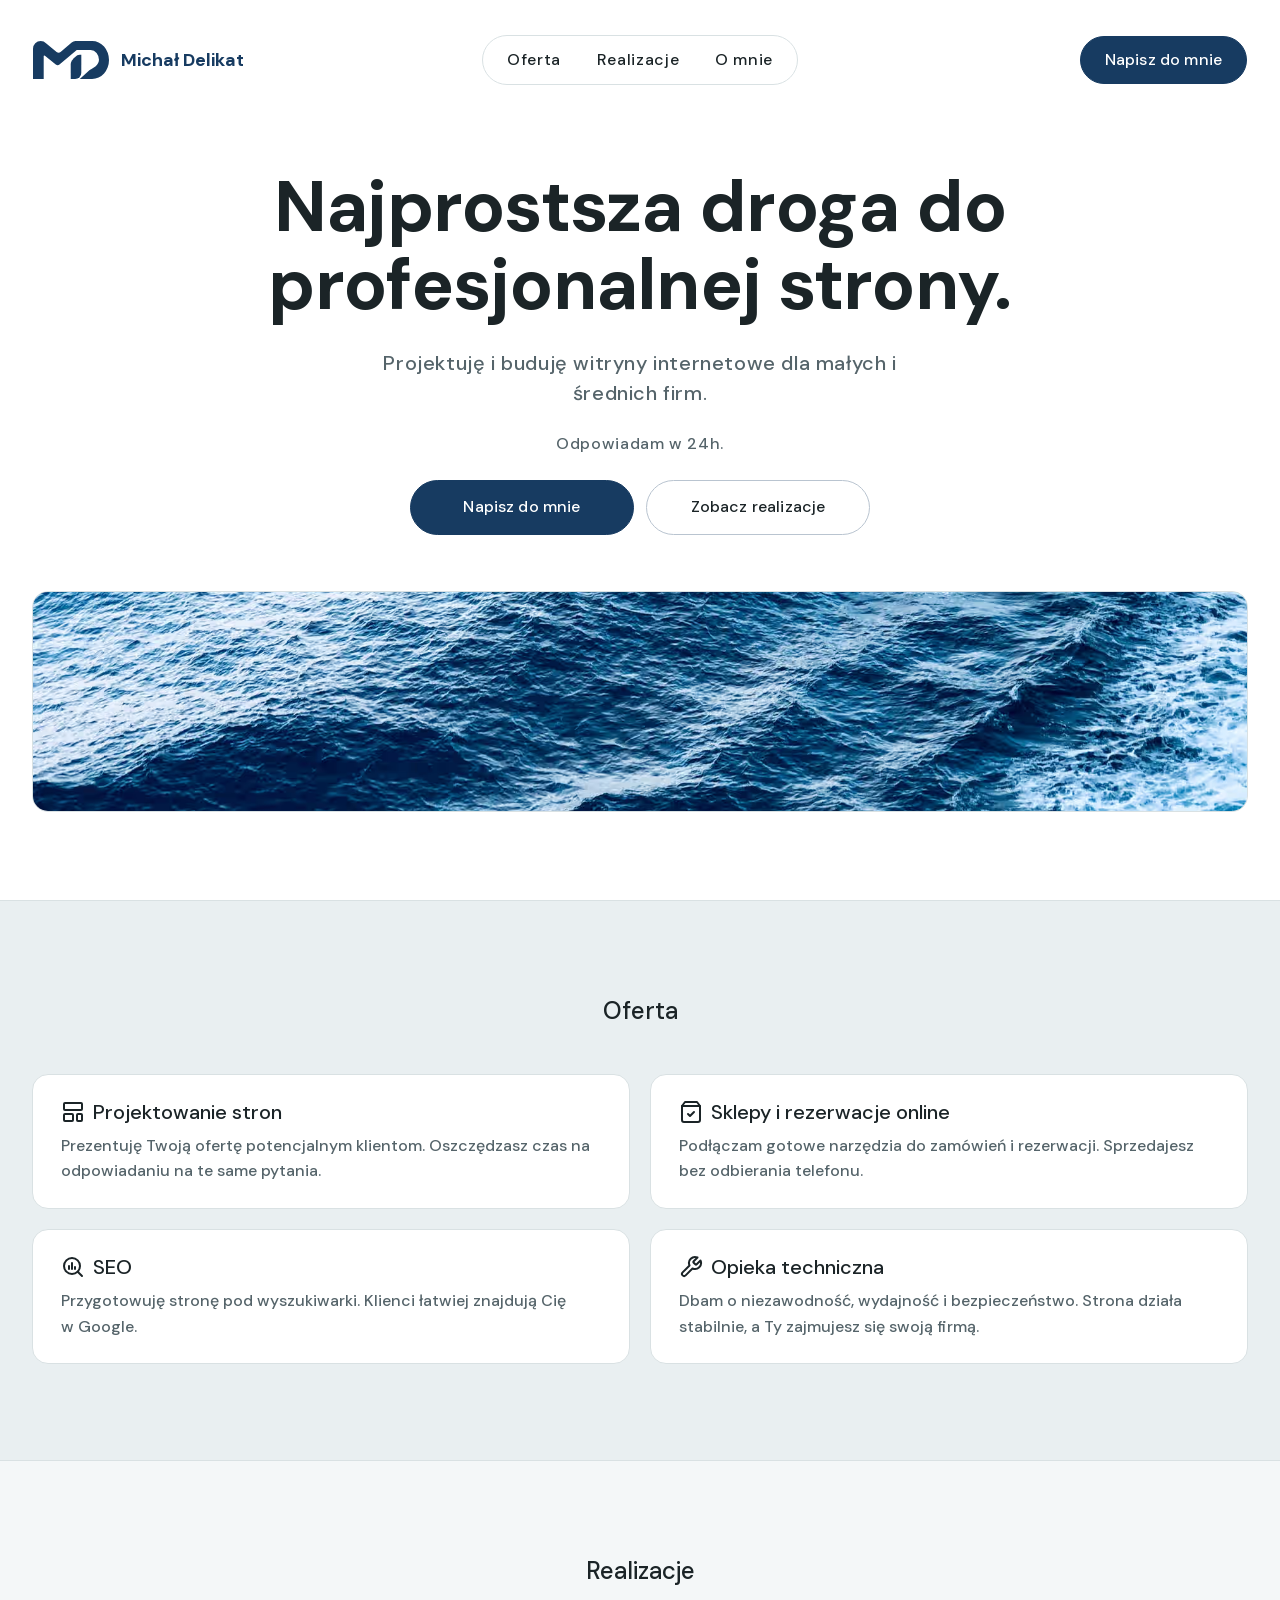
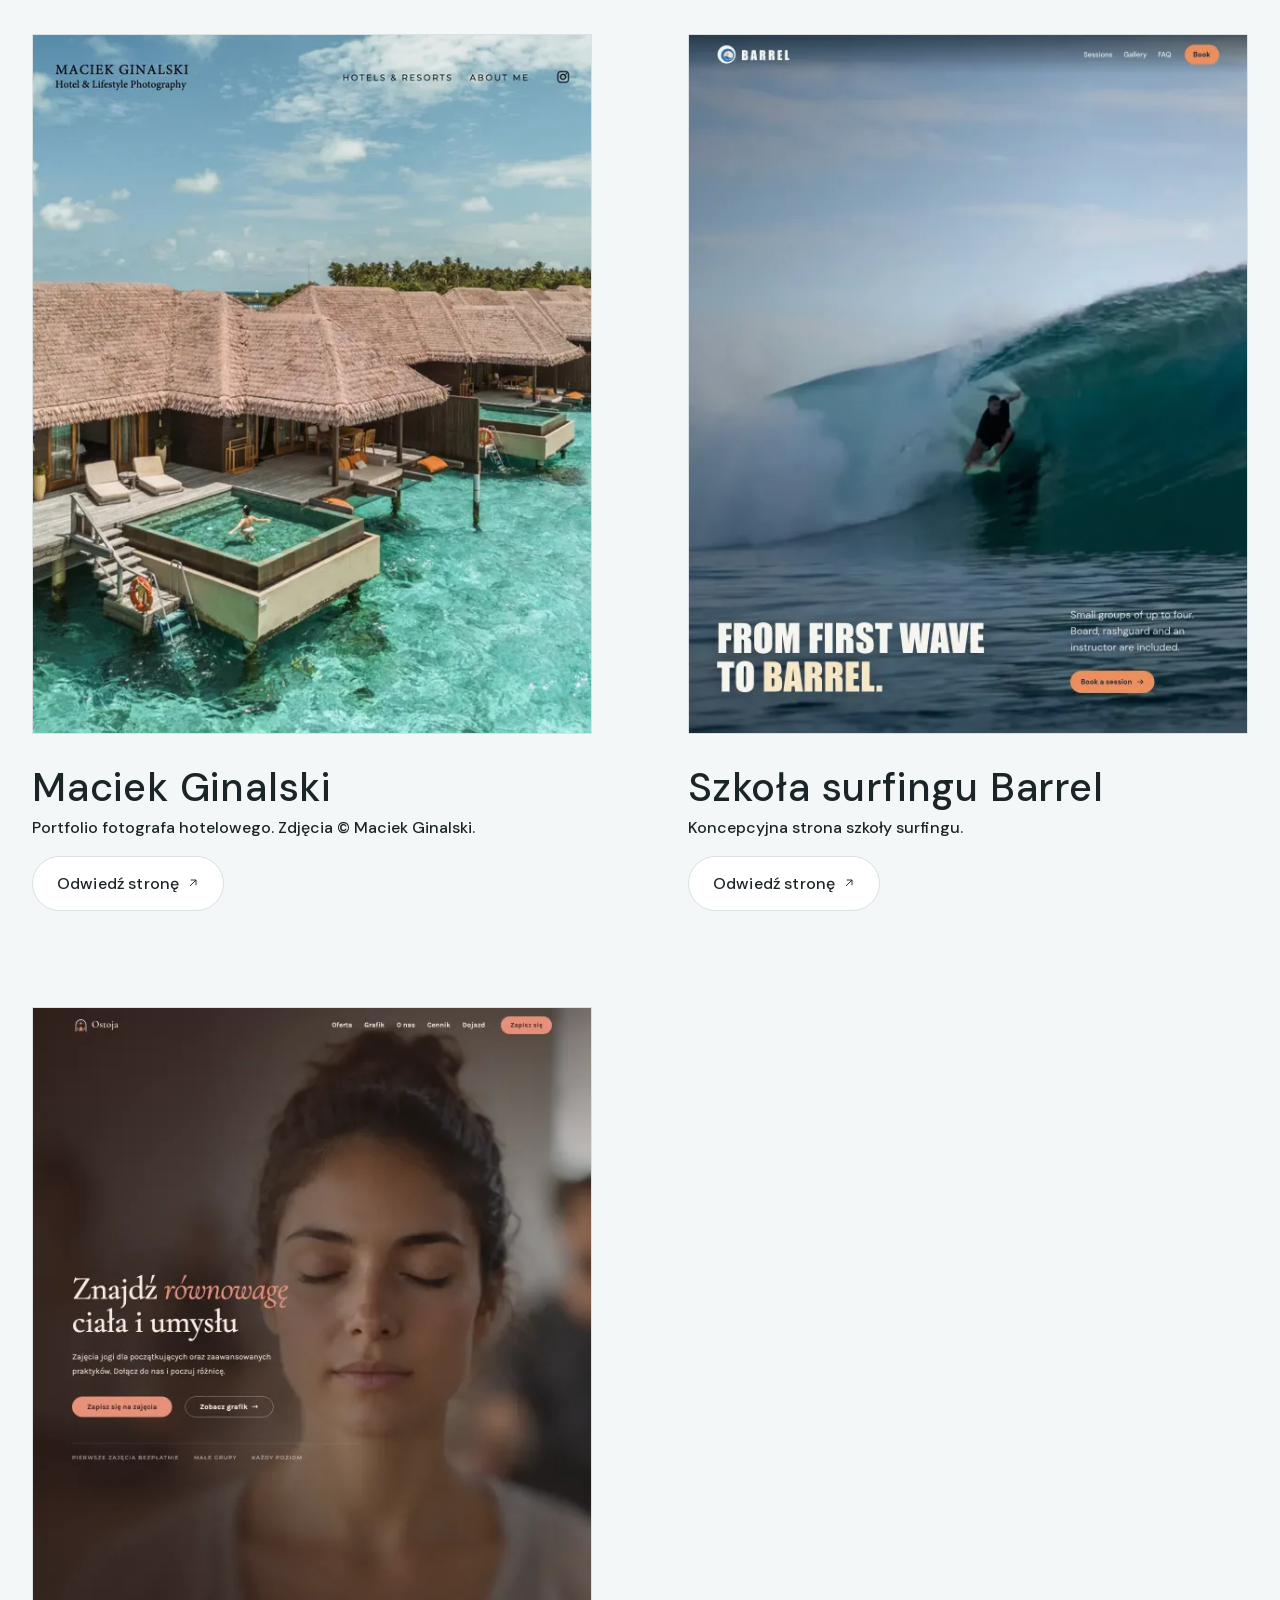
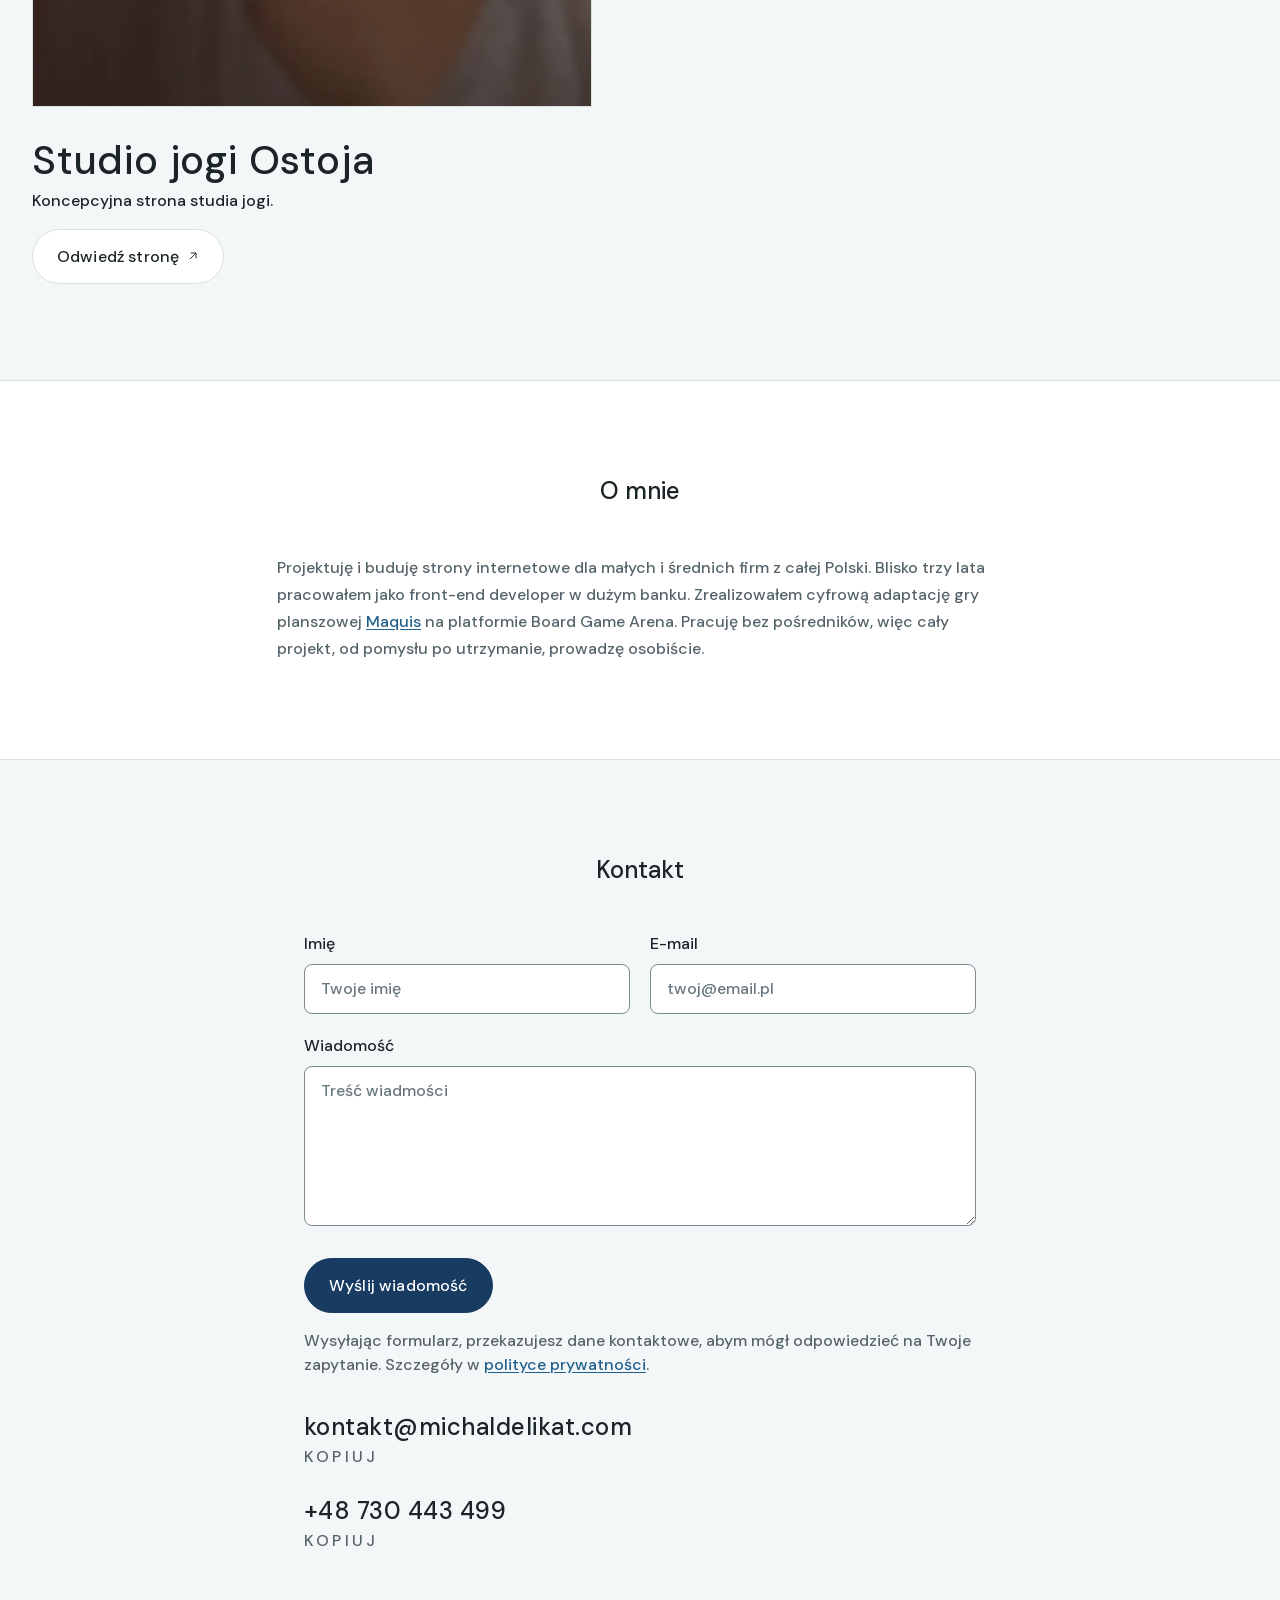
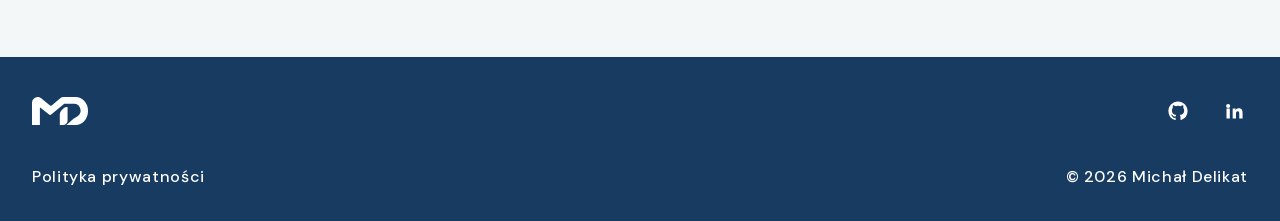
==== commit 67532b87: "Hero and header redesign" ====
--- a/index.html
+++ b/index.html
@@ -7,10 +7,6 @@
         <title>Michał Delikat | Strony internetowe</title>
         <link rel="canonical" href="https://michaldelikat.com/">
         <meta name="theme-color" content="#F4F7F8">
-
-        <link rel="preload" as="image" href="/photos/hero-1920.avif"
-              imagesrcset="/photos/hero-1000.avif 1000w, /photos/hero-1920.avif 1920w"
-              imagesizes="100vw" type="image/avif" fetchpriority="high">
 
         <link rel="icon" href="logo/md-favicon.svg?v=4" type="image/svg+xml">
         <link rel="icon" href="logo/favicon.ico?v=4" sizes="32x32" type="image/x-icon">
@@ -54,23 +50,25 @@
 
         <main id="main">
             <section class="page-hero" aria-labelledby="hero-title">
-                <picture class="page-hero__media">
-                    <source type="image/avif" srcset="/photos/hero-1000.avif 1000w, /photos/hero-1920.avif 1920w" sizes="100vw">
-                    <source type="image/webp" srcset="/photos/hero-1000.webp 1000w, /photos/hero-1920.webp 1920w" sizes="100vw">
-                    <img class="page-hero__bg" src="/photos/hero-1920.webp" alt="" aria-hidden="true" width="1920" height="1440" fetchpriority="high" decoding="async">
-                </picture>
-
                 <div class="container page-hero__inner">
                     <div class="page-hero__copy">
                         <h1 class="hero-title" id="hero-title">
-                            Szybkie i przejrzyste strony internetowe
+                            Najprostsza droga do profesjonalnej strony.
                         </h1>
-                        <p class="hero-lead">Od prostej wizytówki po rozbudowany katalog produktów i usług.</p>
+                        <p class="hero-lead">Projektuję i buduję witryny internetowe dla małych i średnich firm.</p>
+                        <p class="hero-note">Odpowiadam w 24h.</p>
                     </div>
 
                     <div class="hero-actions">
                         <a class="btn btn--primary" href="#kontakt">Napisz do mnie</a>
-                    </div>
+                        <a class="btn btn--secondary" href="#realizacje">Zobacz realizacje</a>
+                    </div>
+
+                    <picture class="hero-panel">
+                        <source type="image/avif" srcset="/photos/hero-1000.avif 1000w, /photos/hero-1920.avif 1920w" sizes="100vw">
+                        <source type="image/webp" srcset="/photos/hero-1000.webp 1000w, /photos/hero-1920.webp 1920w" sizes="100vw">
+                        <img class="hero-panel__img" src="/photos/hero-1920.webp" alt="" aria-hidden="true" width="1920" height="1440" decoding="async">
+                    </picture>
                 </div>
             </section>
 
--- a/css/global.css
+++ b/css/global.css
@@ -6,24 +6,24 @@
 
 /* --------------------------------------------------------------------------
    Fonty
-   Montserrat (cała strona) hostowany lokalnie.
+   DM Sans (cała strona) hostowany lokalnie.
    -------------------------------------------------------------------------- */
 
 @font-face {
-    font-family: "Montserrat";
+    font-family: "DM Sans";
     font-style: normal;
     font-weight: 500 700;
     font-display: swap;
-    src: url("/fonts/montserrat-latin.woff2") format("woff2");
+    src: url("/fonts/dm-sans-latin.woff2") format("woff2");
     unicode-range: U+0000-00FF, U+0131, U+0152-0153, U+02BB-02BC, U+02C6, U+02DA, U+02DC, U+0304, U+0308, U+0329, U+2000-206F, U+20AC, U+2122, U+2191, U+2193, U+2212, U+2215, U+FEFF, U+FFFD;
 }
 
 @font-face {
-    font-family: "Montserrat";
+    font-family: "DM Sans";
     font-style: normal;
     font-weight: 500 700;
     font-display: swap;
-    src: url("/fonts/montserrat-latin-ext.woff2") format("woff2");
+    src: url("/fonts/dm-sans-latin-ext.woff2") format("woff2");
     unicode-range: U+0100-02BA, U+02BD-02C5, U+02C7-02CC, U+02CE-02D7, U+02DD-02FF, U+0304, U+0308, U+0329, U+1D00-1DBF, U+1E00-1E9F, U+1EF2-1EFF, U+2020, U+20A0-20AB, U+20AD-20C4, U+2113, U+2C60-2C7F, U+A720-A7FF;
 }
 
@@ -51,12 +51,9 @@
     --color-focus: var(--color-link);
     --section-muted: var(--color-accent-soft);
 
-    /* Hero */
-    --hero-overlay: rgba(11, 41, 64, 0.62);
-
     /* Typografia */
-    --font-body: "Montserrat", "Helvetica Neue", Arial, sans-serif; /* podstawowy sans-serif */
-    --font-display: var(--font-body); /* alias zgodności — cała strona używa Montserrat */
+    --font-body: "DM Sans", "Helvetica Neue", Arial, sans-serif; /* podstawowy sans-serif */
+    --font-display: var(--font-body); /* alias zgodności — cała strona używa DM Sans */
     --font-sans: var(--font-body); /* alias dla etykiet i nawigacji */
 
     --text-base: 1rem;                /* 16px — tekst bazowy, tytuły projektów */
@@ -127,7 +124,7 @@
     /* Układ */
     --container-max: 1300px;
     --container-padding: 2rem;
-    --header-height: 6.5rem;
+    --header-height: 5.5rem;
     --section-space: 2rem;
     --grid-row-gap: 4rem;
     --grid-column-gap: 6rem;
@@ -157,7 +154,7 @@
 html {
     -webkit-text-size-adjust: 100%;
     scroll-behavior: smooth;
-    scroll-padding-top: calc(var(--header-height) + var(--space-4));
+    scroll-padding-top: calc(var(--header-height));
 }
 
 body {
@@ -441,13 +438,15 @@
     margin-inline: 0;
     padding-block: var(--space-3);
     padding-inline: var(--container-padding);
-    background-color: var(--color-surface);
-    -webkit-backdrop-filter: blur(12px);
-    backdrop-filter: blur(12px);
-    border: var(--border-width-thin) solid rgba(9, 66, 110, 0.08);
+    background-color: transparent;
+    -webkit-backdrop-filter: none;
+    backdrop-filter: none;
+    border: var(--border-width-thin) solid transparent;
     border-radius: 0;
     box-shadow: none;
-    transition: border-color 0.25s ease;
+    transition:
+        background-color var(--duration-base) var(--ease-default),
+        border-color 0.25s ease;
 }
 
 .site-logo {
@@ -456,6 +455,17 @@
     gap: var(--space-3);
     padding: 0;
     color: inherit;
+}
+
+.site-logo__name {
+    color: var(--color-accent);
+    font-family: var(--font-display);
+    font-size: var(--text-md);
+    font-weight: var(--weight-bold);
+    line-height: 1;
+    letter-spacing: 0;
+    text-align: center;
+    white-space: nowrap;
 }
 
 .site-logo__mark {
--- a/css/styles.css
+++ b/css/styles.css
@@ -42,7 +42,9 @@
         min-height: var(--header-height);
         row-gap: 0;
         border-radius: 0;
-        transition: border-color 0.25s ease;
+        transition:
+            background-color var(--duration-fast) var(--ease-default),
+            border-color var(--duration-fast) var(--ease-default);
     }
 
 .site-header__actions {
@@ -52,13 +54,47 @@
     gap: var(--space-2);
 }
 
+.site-logo,
+.hamburger {
+    color: var(--color-text);
+}
+
+.site-header.is-open .site-logo,
+.site-header.is-open .hamburger,
+.site-header.is-scrolled .site-logo,
+.site-header.is-scrolled .hamburger {
+    color: var(--color-text);
+}
+
+.site-logo__mark--dark {
+    display: block;
+}
+
+.site-logo__mark--light {
+    display: none;
+}
+
+.site-header.is-open .site-logo__mark--light,
+.site-header.is-scrolled .site-logo__mark--light {
+    display: none;
+}
+
+.site-header.is-open .site-logo__mark--dark,
+.site-header.is-scrolled .site-logo__mark--dark {
+    display: block;
+}
+
+.site-header.is-open .site-header__inner,
+.site-header.is-scrolled .site-header__inner {
+    background-color: var(--color-surface);
+    -webkit-backdrop-filter: blur(12px);
+    backdrop-filter: blur(12px);
+    border: var(--border-width-thin) solid rgba(9, 66, 110, 0.08);
+}
+
 .site-logo {
     padding: 0;
     line-height: 1;
-}
-
-.header-cta {
-    flex-shrink: 0;
 }
 
 .site-nav {
@@ -88,10 +124,9 @@
     display: flex;
     flex-direction: column;
     justify-content: space-between;
-    width: 1.75rem;
-    height: 1.125rem;
+    width: 2rem;
+    height: 1.375rem;
     padding: 0;
-    color: inherit;
 }
 
 .hamburger span {
@@ -116,7 +151,7 @@
 }
 
 .site-header.is-open .hamburger span:nth-child(1) {
-    translate: 0 8px;
+    translate: 0 10px;
     rotate: 45deg;
 }
 
@@ -125,7 +160,7 @@
 }
 
 .site-header.is-open .hamburger span:nth-child(3) {
-    translate: 0 -8px;
+    translate: 0 -10px;
     rotate: -45deg;
 }
 
@@ -134,21 +169,17 @@
     width: 100%;
     max-height: 0;
     overflow: hidden;
-    opacity: 0;
     visibility: hidden;
     transition:
         max-height var(--duration-fast) var(--ease-default),
-        opacity var(--duration-fast) var(--ease-default),
         visibility 0s linear var(--duration-fast);
 }
 
 .site-header.is-open .nav-mobile {
-    max-height: 16rem;
-    opacity: 1;
+    max-height: 24rem;
     visibility: visible;
     transition:
         max-height var(--duration-fast) var(--ease-default),
-        opacity var(--duration-fast) var(--ease-default),
         visibility 0s;
 }
 
@@ -157,8 +188,14 @@
     align-items: stretch;
     gap: var(--space-1);
     padding-block: var(--space-2) var(--space-3);
-    border-top: var(--border-width-thin) solid var(--color-border);
     margin-block-start: var(--space-2);
+    opacity: 0;
+    transition: opacity 160ms var(--ease-default);
+}
+
+.site-header.is-open .nav-mobile .nav-list {
+    opacity: 1;
+    transition: opacity 160ms var(--ease-default) var(--duration-fast);
 }
 
 .nav-mobile .nav-link {
@@ -172,12 +209,83 @@
     width: calc(100% - 2 * var(--space-3));
     margin: var(--space-2) var(--space-3) var(--space-3);
     min-height: 3rem;
+    opacity: 0;
+    transition: opacity 160ms var(--ease-default);
+}
+
+.site-header.is-open .nav-mobile__cta {
+    opacity: 1;
+    transition: opacity 160ms var(--ease-default) var(--duration-fast);
 }
 
 @media (max-width: 1023px) {
     .header-cta {
         display: none;
     }
+
+    .site-header {
+        padding-block-start: var(--space-3);
+    }
+
+    .site-header__inner {
+        width: calc(100% - 2 * var(--space-4));
+        min-height: 3.25rem;
+        margin-inline: auto;
+        padding-block: var(--space-2);
+        padding-inline: var(--space-6);
+        background-color: var(--color-surface);
+        border: var(--border-width-thin) solid var(--color-border);
+        border-radius: var(--radius-full);
+    }
+
+    .site-logo {
+        gap: var(--space-2);
+    }
+
+    .site-logo__mark {
+        height: 1.75rem;
+    }
+
+    .site-logo__name {
+        font-size: var(--text-base);
+    }
+
+    .hamburger {
+        width: 1.5rem;
+        height: 1.125rem;
+    }
+
+    .site-header.is-open .hamburger span:nth-child(1) {
+        translate: 0 8px;
+    }
+
+    .site-header.is-open .hamburger span:nth-child(3) {
+        translate: 0 -8px;
+    }
+
+    .site-header.is-scrolled .site-header__inner,
+    .site-header.is-open .site-header__inner {
+        background-color: var(--color-surface);
+        border-color: var(--color-border);
+        -webkit-backdrop-filter: none;
+        backdrop-filter: none;
+    }
+
+    .site-header__actions {
+        margin-inline-start: auto;
+    }
+
+    .nav-mobile {
+        position: absolute;
+        inset-block-start: calc(100% + var(--space-2));
+        inset-inline: var(--space-4);
+        width: auto;
+        padding: var(--space-2);
+        background-color: var(--color-surface);
+        border: var(--border-width-thin) solid var(--color-border);
+        border-radius: var(--radius-card);
+        box-shadow: 0 12px 24px -12px color-mix(in srgb, var(--color-text) 18%, transparent);
+    }
 }
 
 @media (min-width: 1024px) {
@@ -187,7 +295,7 @@
 
     .site-header__inner {
         display: grid;
-        grid-template-columns: auto 1fr auto;
+        grid-template-columns: 1fr auto 1fr;
         align-items: center;
         column-gap: var(--space-4);
         width: 100%;
@@ -196,9 +304,17 @@
         margin-block-start: var(--space-2);
         margin-inline: auto;
         padding-block: var(--space-2);
-         background-color: var(--color-surface);
-         border-radius: var(--radius-full);
-         border: var(--border-width-thin) solid var(--color-border);
+        padding-inline: var(--container-padding);
+         background-color: transparent;
+         border-radius: 0;
+         border: var(--border-width-thin) solid transparent;
+    }
+
+    .site-header.is-scrolled .site-header__inner {
+        background-color: transparent;
+        -webkit-backdrop-filter: none;
+        backdrop-filter: none;
+        border-color: transparent;
     }
 
     .site-header__actions {
@@ -207,6 +323,16 @@
 
     .site-logo {
         grid-column: 1;
+        justify-self: start;
+        color: var(--color-text);
+    }
+
+    .site-logo__mark--light {
+        display: none;
+    }
+
+    .site-logo__mark--dark {
+        display: block;
     }
 
     .site-nav {
@@ -214,10 +340,14 @@
         grid-column: 2;
         align-items: center;
         justify-self: center;
+        padding: var(--space-1) var(--space-2);
+        background-color: var(--color-surface);
+        border: var(--border-width-thin) solid var(--color-border);
+        border-radius: var(--radius-full);
     }
 
     .nav-list {
-        gap: var(--space-4);
+        gap: var(--space-1);
     }
 
     .nav-link {
@@ -226,9 +356,10 @@
 
     .header-cta {
         grid-column: 3;
-        min-height: 2.5rem;
+        justify-self: end;
+        min-height: 3rem;
         padding-block: var(--space-2);
-        padding-inline: var(--space-8);
+        padding-inline: var(--space-6);
         border-radius: var(--radius-full);
     }
 
@@ -245,36 +376,15 @@
 .page-hero {
     position: relative;
     display: flex;
-    align-items: center;
+    align-items: flex-start;
     justify-content: center;
     min-height: 100vh;
     min-height: var(--viewport-height, 100svh);
     overflow: hidden;
     isolation: isolate;
-    padding-block: var(--header-height);
-}
-
-.page-hero__media {
-    display: contents;
-}
-
-.page-hero__bg {
-    position: absolute;
-    inset: 0;
-    z-index: 0;
-    width: 100%;
-    height: 100%;
-    object-fit: cover;
-    object-position: 70% 35%;
-}
-
-.page-hero::before {
-    content: "";
-    position: absolute;
-    inset: 0;
-    z-index: 1;
-    background-color: var(--hero-overlay);
-    pointer-events: none;
+    padding-block-start: calc(var(--header-height) + var(--space-12));
+    padding-block-end: var(--space-12);
+    background-color: var(--color-surface);
 }
 
 .page-hero__inner {
@@ -283,14 +393,9 @@
     display: flex;
     flex-direction: column;
     align-items: center;
-    justify-content: center;
+    justify-content: flex-start;
     gap: var(--space-6);
     text-align: center;
-}
-
-.page-hero .hero-title,
-.page-hero .hero-lead {
-    color: var(--color-on-accent);
 }
 
 .page-hero__copy {
@@ -321,18 +426,58 @@
     text-wrap: pretty;
 }
 
-.hero-actions .btn--primary {
+.hero-note {
+    color: var(--color-text-muted);
+    font-size: var(--text-base);
+    letter-spacing: var(--tracking-wide);
+}
+
+.hero-actions {
+    display: flex;
+    flex-wrap: wrap;
+    align-items: center;
+    justify-content: center;
+    gap: var(--space-3);
+}
+
+.hero-actions .btn {
+    min-width: 14rem;
+}
+
+.hero-actions .btn--primary:hover {
+    transform: none;
+}
+
+.hero-actions .btn--secondary {
     background-color: var(--color-surface);
-    border-color: var(--color-surface);
-    color: #0b2940;
-    transition: background-color var(--duration-fast) var(--ease-default);
-}
-
-.hero-actions .btn--primary:hover {
-    background-color: #fcfcfc;
-    border-color: #fcfcfc;
-    color: #0b2940;
+    border-color: color-mix(in srgb, var(--color-accent) 30%, var(--color-surface));
+    color: var(--color-text);
+}
+
+.hero-actions .btn--secondary:hover {
+    background-color: var(--color-accent);
+    border-color: var(--color-accent);
+    color: var(--color-on-accent);
     transform: none;
+}
+
+.hero-panel {
+    position: relative;
+    width: 100%;
+    height: clamp(12rem, 38vh, 26rem);
+    margin-block-start: var(--space-8);
+    border: var(--border-width-thin) solid var(--color-border);
+    border-radius: var(--radius-card);
+    overflow: hidden;
+    background-color: var(--color-surface-soft);
+}
+
+.hero-panel__img {
+    position: absolute;
+    inset: 0;
+    width: 100%;
+    height: 100%;
+    object-fit: cover;
 }
 
 /* --------------------------------------------------------------------------
@@ -432,29 +577,29 @@
    -------------------------------------------------------------------------- */
 
 .section--dark {
-    background-color: var(--color-dark);
+    background-color: var(--color-surface-soft);
 }
 
 .section--dark .section-title {
-    color: var(--color-on-accent);
+    color: var(--color-text);
 }
 
 .section--dark .card {
-    background-color: rgba(255, 255, 255, 0.06);
-    border: 1px solid rgba(255, 255, 255, 0.16);
-    color: var(--section-muted);
+    background-color: var(--color-surface);
+    border: var(--border-width-thin) solid var(--color-border);
+    color: var(--color-text);
 }
 
 .section--dark .card h3 {
-    color: #fff;
+    color: var(--color-text);
 }
 
 .section--dark .card svg {
-    color: #fff;
+    color: var(--color-text);
 }
 
 .section--dark .card .service-desc {
-    color: var(--section-muted);
+    color: var(--color-text-muted);
 }
 
 .service-list {
@@ -962,16 +1107,37 @@
    -------------------------------------------------------------------------- */
 
 @media (min-width: 768px) {
+    .hero-title {
+        font-size: 4.5rem;
+        line-height: 1.08;
+    }
+
+    .page-hero__copy {
+        max-width: 56rem;
+    }
+
     .site-logo__top {
         font-size: var(--text-lg);
     }
 
-    .page-hero__bg {
-        object-position: 50% 40%;
-    }
-
     .page-hero {
-        padding-block: var(--header-height);
+        align-items: stretch;
+        padding-block-start: calc(var(--header-height) + var(--space-20));
+        padding-block-end: var(--header-height);
+    }
+
+    .page-hero__inner {
+        justify-content: flex-start;
+    }
+
+    .hero-panel {
+        flex: 1 1 auto;
+        min-height: 0;
+        height: auto;
+    }
+
+    .hero-panel__img {
+        height: 100%;
     }
 
 
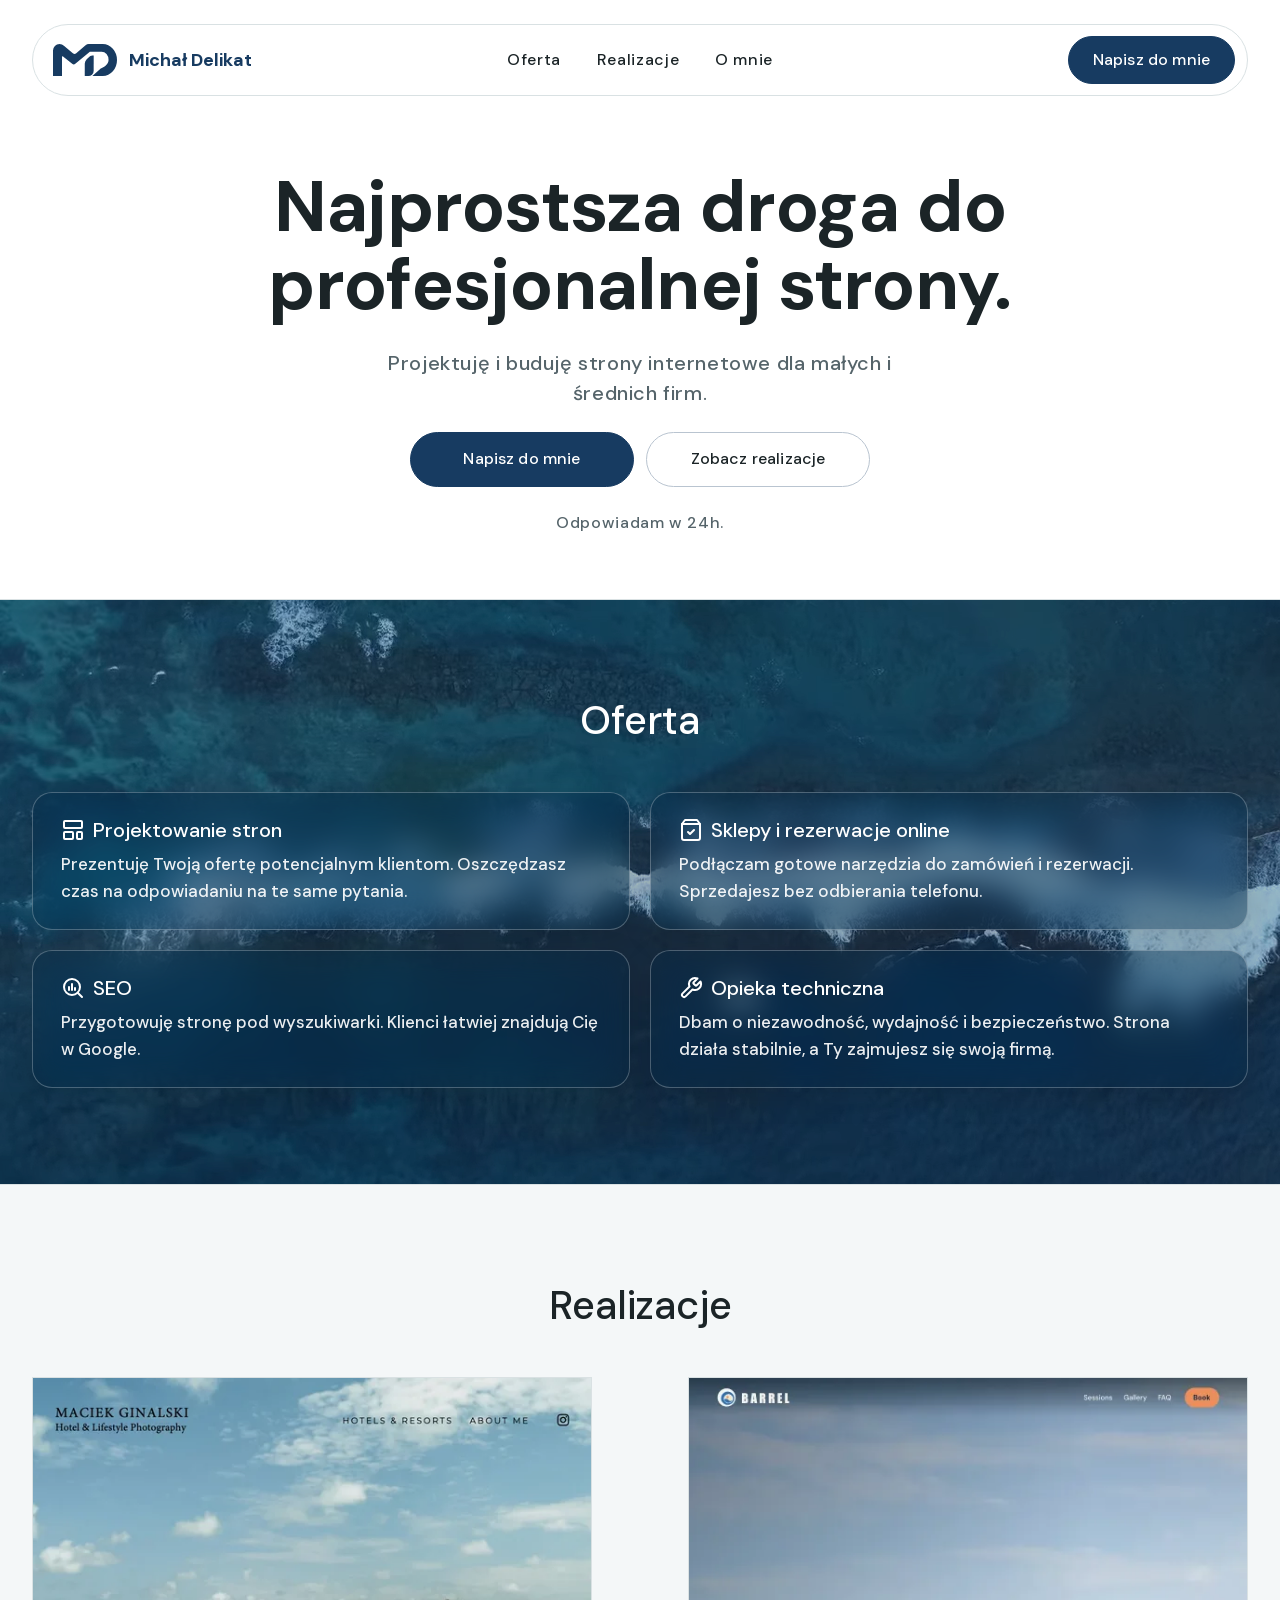
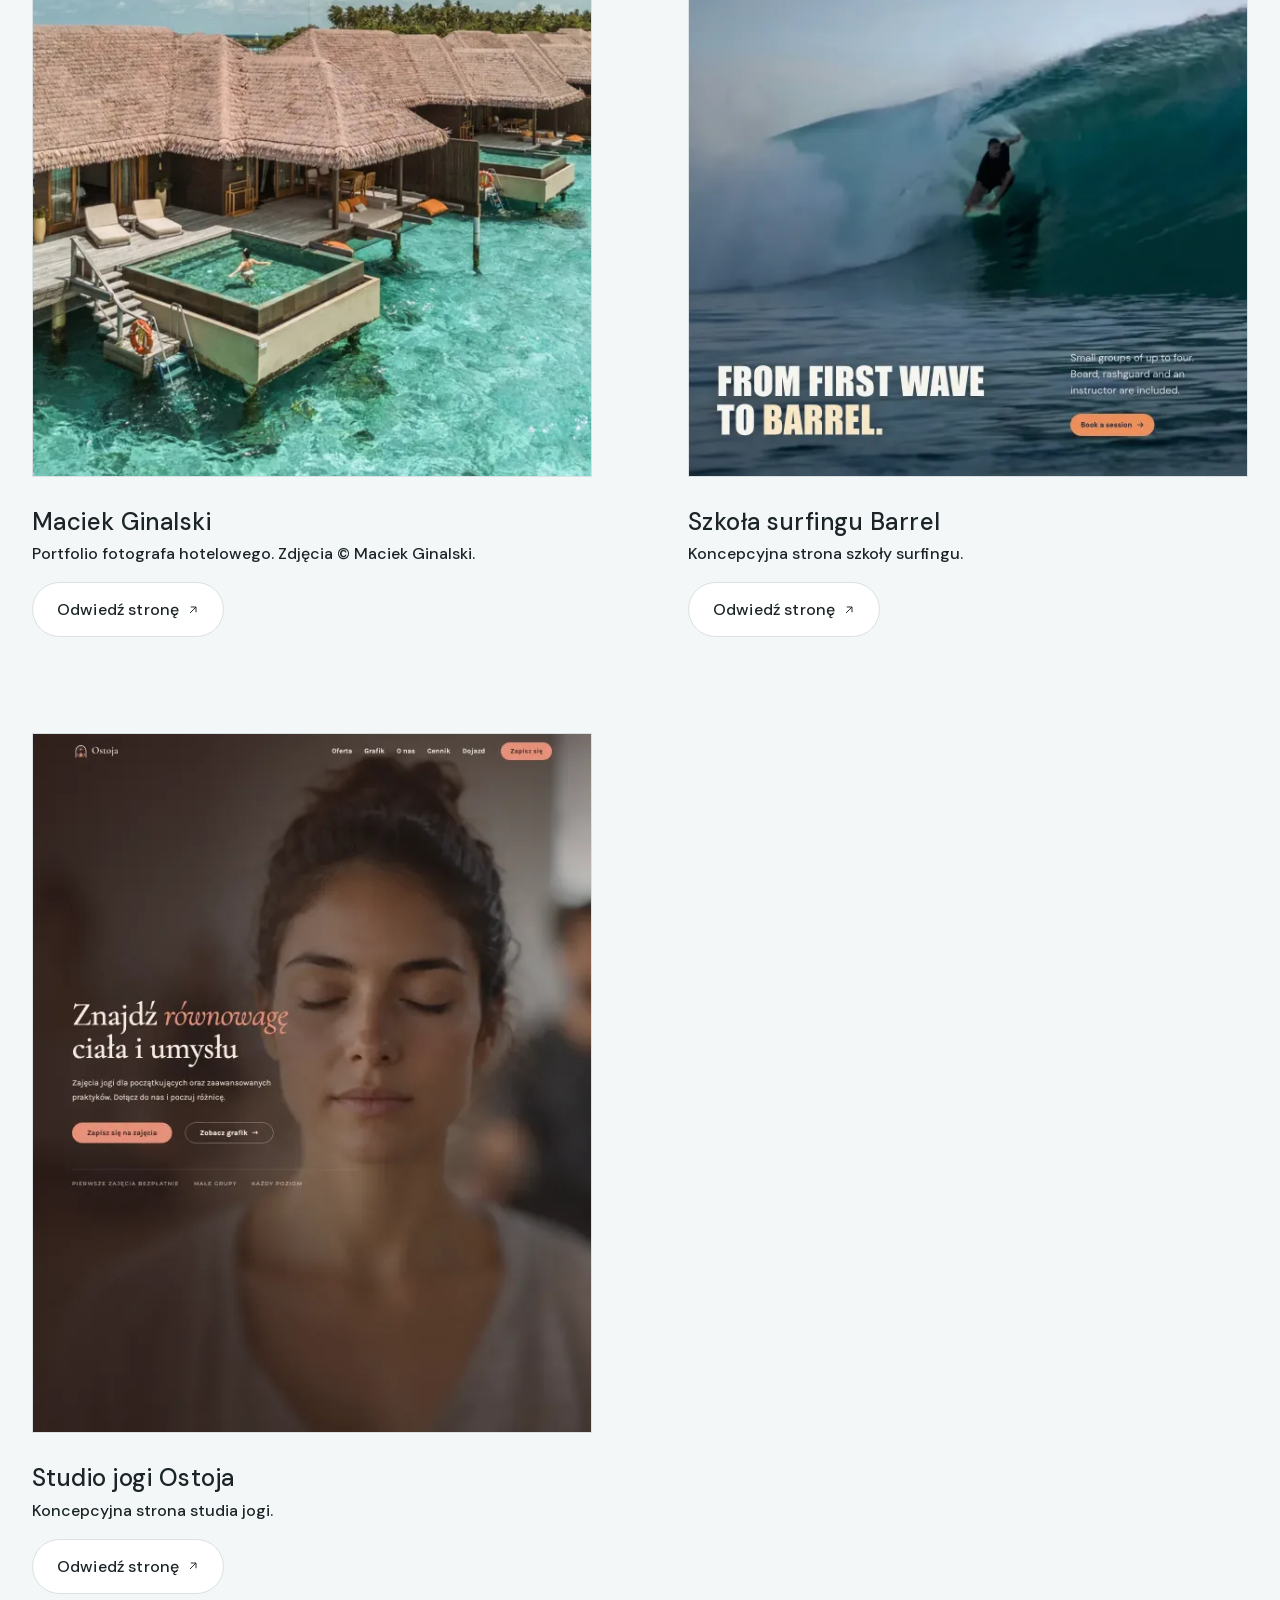
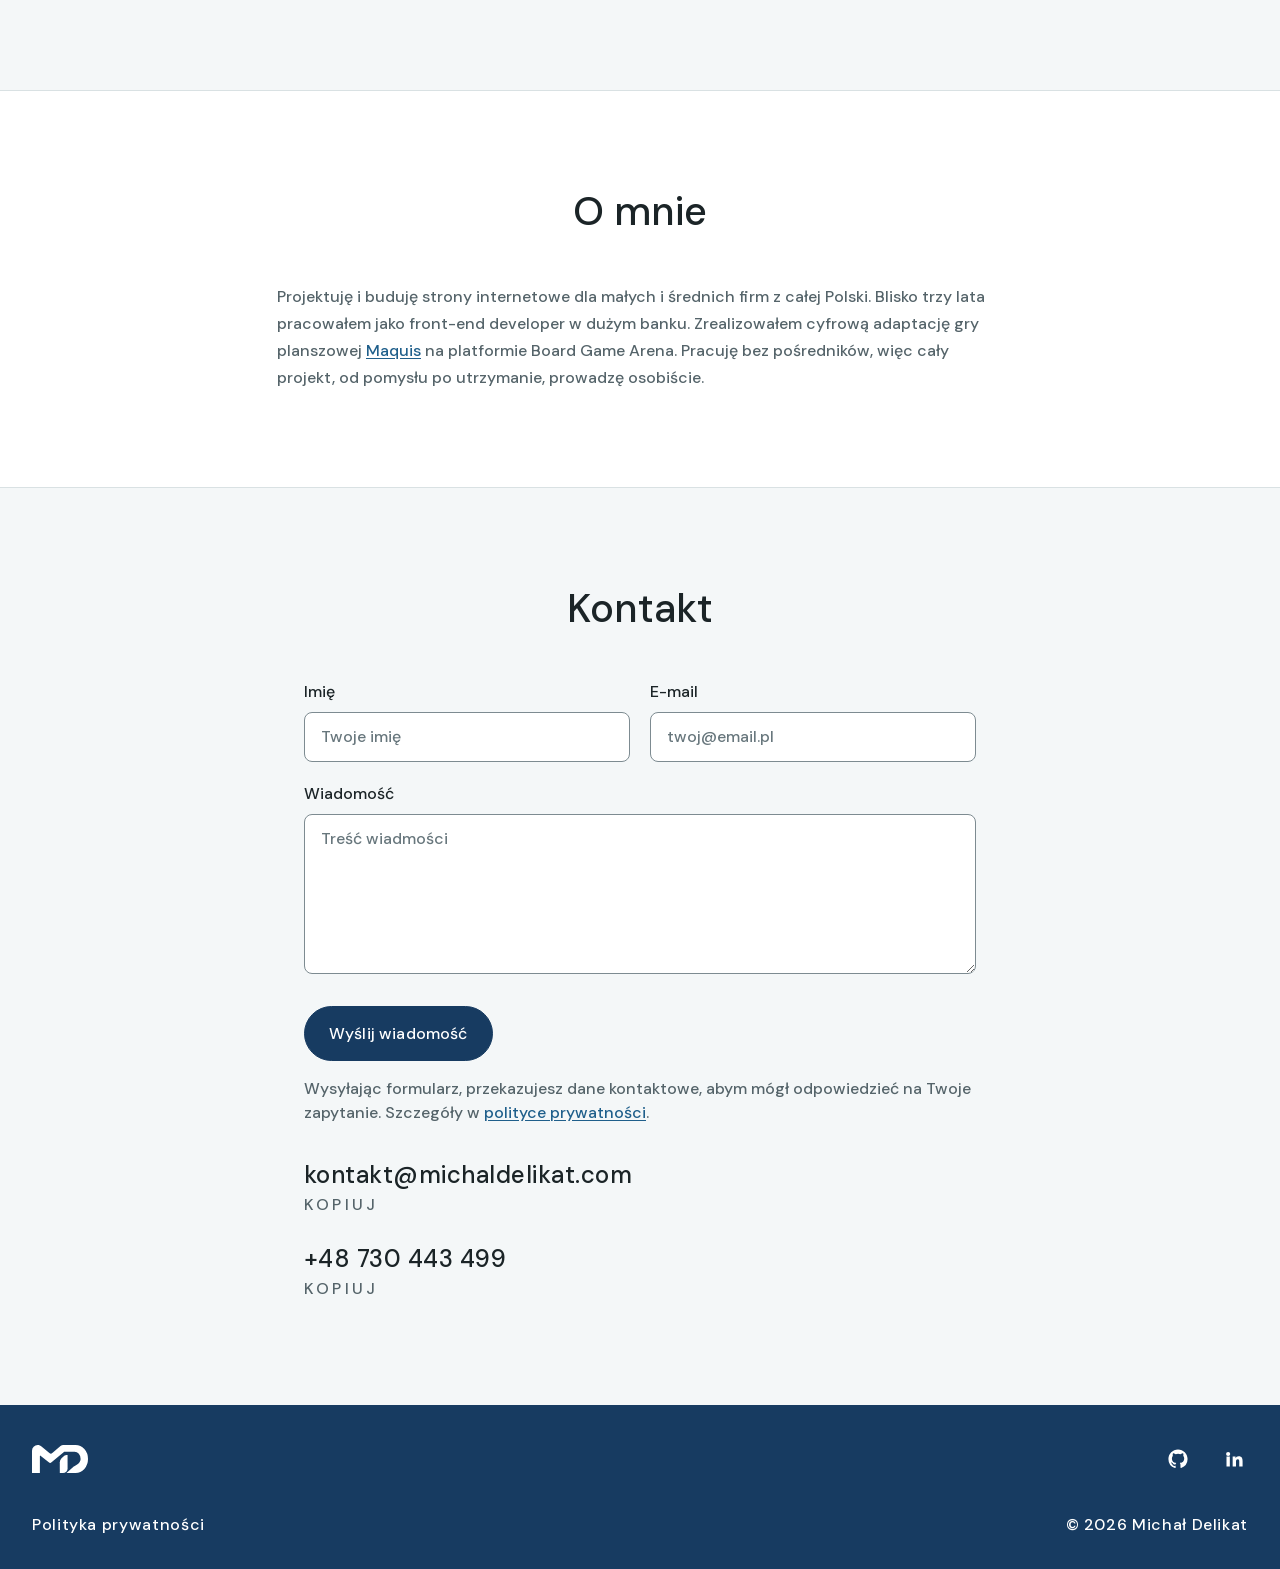
==== commit cb1fd717: "New offer section" ====
--- a/index.html
+++ b/index.html
@@ -55,8 +55,7 @@
                         <h1 class="hero-title" id="hero-title">
                             Najprostsza droga do profesjonalnej strony.
                         </h1>
-                        <p class="hero-lead">Projektuję i buduję witryny internetowe dla małych i średnich firm.</p>
-                        <p class="hero-note">Odpowiadam w 24h.</p>
+                        <p class="hero-lead">Projektuję i buduję strony internetowe dla małych i średnich firm.</p>
                     </div>
 
                     <div class="hero-actions">
@@ -64,15 +63,16 @@
                         <a class="btn btn--secondary" href="#realizacje">Zobacz realizacje</a>
                     </div>
 
-                    <picture class="hero-panel">
-                        <source type="image/avif" srcset="/photos/hero-1000.avif 1000w, /photos/hero-1920.avif 1920w" sizes="100vw">
-                        <source type="image/webp" srcset="/photos/hero-1000.webp 1000w, /photos/hero-1920.webp 1920w" sizes="100vw">
-                        <img class="hero-panel__img" src="/photos/hero-1920.webp" alt="" aria-hidden="true" width="1920" height="1440" decoding="async">
-                    </picture>
-                </div>
-            </section>
-
-            <section class="section section--lg section--bordered section--dark" id="oferta" aria-labelledby="oferta-title">
+                    <p class="hero-note">Odpowiadam w 24h.</p>
+                </div>
+            </section>
+
+            <section class="section section--bordered oferta-section" id="oferta" aria-labelledby="oferta-title">
+                <video class="oferta-video" autoplay muted loop playsinline preload="metadata" poster="/assets/ocean-bg-poster.jpg" aria-hidden="true">
+                    <source data-src="/assets/ocean-bg.webm" type="video/webm">
+                    <source data-src="/assets/ocean-bg.mp4" type="video/mp4">
+                </video>
+                <div class="oferta-panel">
                 <div class="container">
                     <h2 class="section-title" id="oferta-title">Oferta</h2>
                     <ul class="service-list service-list--names">
@@ -135,6 +135,7 @@
                             </div>
                         </li>
                     </ul>
+                </div>
                 </div>
             </section>
 
--- a/css/global.css
+++ b/css/global.css
@@ -154,7 +154,7 @@
 html {
     -webkit-text-size-adjust: 100%;
     scroll-behavior: smooth;
-    scroll-padding-top: calc(var(--header-height));
+    scroll-padding-top: calc(var(--header-height) + var(--space-2));
 }
 
 body {
@@ -333,7 +333,7 @@
 .section-title {
     margin-bottom: var(--space-12);
     font-family: var(--font-display);
-    font-size: var(--text-xl);
+    font-size: 2.5rem;
     font-weight: var(--weight-medium);
     text-align: center;
 }
--- a/css/styles.css
+++ b/css/styles.css
@@ -229,7 +229,7 @@
 
     .site-header__inner {
         width: calc(100% - 2 * var(--space-4));
-        min-height: 3.25rem;
+        min-height: 2.75rem;
         margin-inline: auto;
         padding-block: var(--space-2);
         padding-inline: var(--space-6);
@@ -298,23 +298,16 @@
         grid-template-columns: 1fr auto 1fr;
         align-items: center;
         column-gap: var(--space-4);
-        width: 100%;
-        max-width: var(--container-max);
+        width: calc(100% - 2 * var(--container-padding));
+        max-width: calc(var(--container-max) - 2 * var(--container-padding));
          min-height: 4.5rem;
         margin-block-start: var(--space-2);
         margin-inline: auto;
         padding-block: var(--space-2);
-        padding-inline: var(--container-padding);
-         background-color: transparent;
-         border-radius: 0;
-         border: var(--border-width-thin) solid transparent;
-    }
-
-    .site-header.is-scrolled .site-header__inner {
-        background-color: transparent;
-        -webkit-backdrop-filter: none;
-        backdrop-filter: none;
-        border-color: transparent;
+        padding-inline: var(--space-3);
+         background-color: var(--color-surface);
+         border-radius: var(--radius-full);
+         border: var(--border-width-thin) solid var(--color-border);
     }
 
     .site-header__actions {
@@ -324,7 +317,12 @@
     .site-logo {
         grid-column: 1;
         justify-self: start;
+        margin-inline-start: var(--space-2);
         color: var(--color-text);
+    }
+
+    .site-logo__mark {
+        height: 2rem;
     }
 
     .site-logo__mark--light {
@@ -340,10 +338,6 @@
         grid-column: 2;
         align-items: center;
         justify-self: center;
-        padding: var(--space-1) var(--space-2);
-        background-color: var(--color-surface);
-        border: var(--border-width-thin) solid var(--color-border);
-        border-radius: var(--radius-full);
     }
 
     .nav-list {
@@ -375,13 +369,6 @@
 
 .page-hero {
     position: relative;
-    display: flex;
-    align-items: flex-start;
-    justify-content: center;
-    min-height: 100vh;
-    min-height: var(--viewport-height, 100svh);
-    overflow: hidden;
-    isolation: isolate;
     padding-block-start: calc(var(--header-height) + var(--space-12));
     padding-block-end: var(--space-12);
     background-color: var(--color-surface);
@@ -461,25 +448,6 @@
     transform: none;
 }
 
-.hero-panel {
-    position: relative;
-    width: 100%;
-    height: clamp(12rem, 38vh, 26rem);
-    margin-block-start: var(--space-8);
-    border: var(--border-width-thin) solid var(--color-border);
-    border-radius: var(--radius-card);
-    overflow: hidden;
-    background-color: var(--color-surface-soft);
-}
-
-.hero-panel__img {
-    position: absolute;
-    inset: 0;
-    width: 100%;
-    height: 100%;
-    object-fit: cover;
-}
-
 /* --------------------------------------------------------------------------
    Sekcje i nagłówki sekcji
    -------------------------------------------------------------------------- */
@@ -576,30 +544,78 @@
    Oferta — sama lista nazw usług
    -------------------------------------------------------------------------- */
 
-.section--dark {
-    background-color: var(--color-surface-soft);
-}
-
-.section--dark .section-title {
-    color: var(--color-text);
-}
-
-.section--dark .card {
+.oferta-section {
+    position: relative;
+    padding-block: 0;
+    overflow: hidden;
+    isolation: isolate;
     background-color: var(--color-surface);
-    border: var(--border-width-thin) solid var(--color-border);
-    color: var(--color-text);
-}
-
-.section--dark .card h3 {
-    color: var(--color-text);
-}
-
-.section--dark .card svg {
-    color: var(--color-text);
-}
-
-.section--dark .card .service-desc {
-    color: var(--color-text-muted);
+}
+
+.oferta-panel {
+    position: relative;
+    z-index: 2;
+    padding-block: var(--space-24);
+}
+
+.oferta-video {
+    position: absolute;
+    inset: 0;
+    z-index: 0;
+    width: 100%;
+    height: 100%;
+    object-fit: cover;
+}
+
+.oferta-section::before {
+    content: "";
+    position: absolute;
+    inset: 0;
+    z-index: 1;
+    background-color: rgba(11, 41, 64, 0.3);
+    pointer-events: none;
+}
+
+.oferta-panel .container {
+    position: relative;
+    z-index: 2;
+}
+
+.oferta-panel .section-title {
+    color: var(--color-on-accent);
+}
+
+.oferta-panel .card h3 {
+    color: #fff;
+}
+
+.oferta-panel .card svg {
+    color: #fff;
+}
+
+.oferta-panel .card .service-desc {
+    color: rgba(255, 255, 255, 0.92);
+    font-size: 1.0625rem;
+}
+
+@media (max-width: 767px) {
+    .oferta-panel {
+        padding-block: var(--space-16);
+    }
+
+    .oferta-panel .container {
+        padding-inline: var(--space-4);
+    }
+}
+
+.card {
+    background: rgba(11, 41, 64, 0.4);
+    -webkit-backdrop-filter: blur(16px) saturate(140%);
+    backdrop-filter: blur(16px) saturate(140%);
+    border: 1px solid rgba(255, 255, 255, 0.25);
+    box-shadow: 0 8px 32px rgba(0, 0, 0, 0.12);
+    border-radius: 20px;
+    color: #fff;
 }
 
 .service-list {
@@ -614,9 +630,6 @@
     align-items: stretch;
     justify-content: flex-start;
     padding: 1.5rem 1.75rem;
-    background-color: var(--color-surface);
-    border: var(--border-width-thin) solid var(--color-border);
-    border-radius: var(--radius-card);
     text-align: left;
 }
 
@@ -721,7 +734,7 @@
 
 .work-card__title {
     font-family: var(--font-body);
-    font-size: clamp(var(--text-xl), 3.2vw, var(--text-3xl));
+    font-size: 1.5rem;
     font-weight: var(--weight-medium);
     line-height: 1.05;
     letter-spacing: var(--tracking-tight);
@@ -1121,25 +1134,14 @@
     }
 
     .page-hero {
-        align-items: stretch;
         padding-block-start: calc(var(--header-height) + var(--space-20));
-        padding-block-end: var(--header-height);
+        padding-block-end: var(--space-16);
     }
 
     .page-hero__inner {
         justify-content: flex-start;
     }
 
-    .hero-panel {
-        flex: 1 1 auto;
-        min-height: 0;
-        height: auto;
-    }
-
-    .hero-panel__img {
-        height: 100%;
-    }
-
 
 
     .work-list {
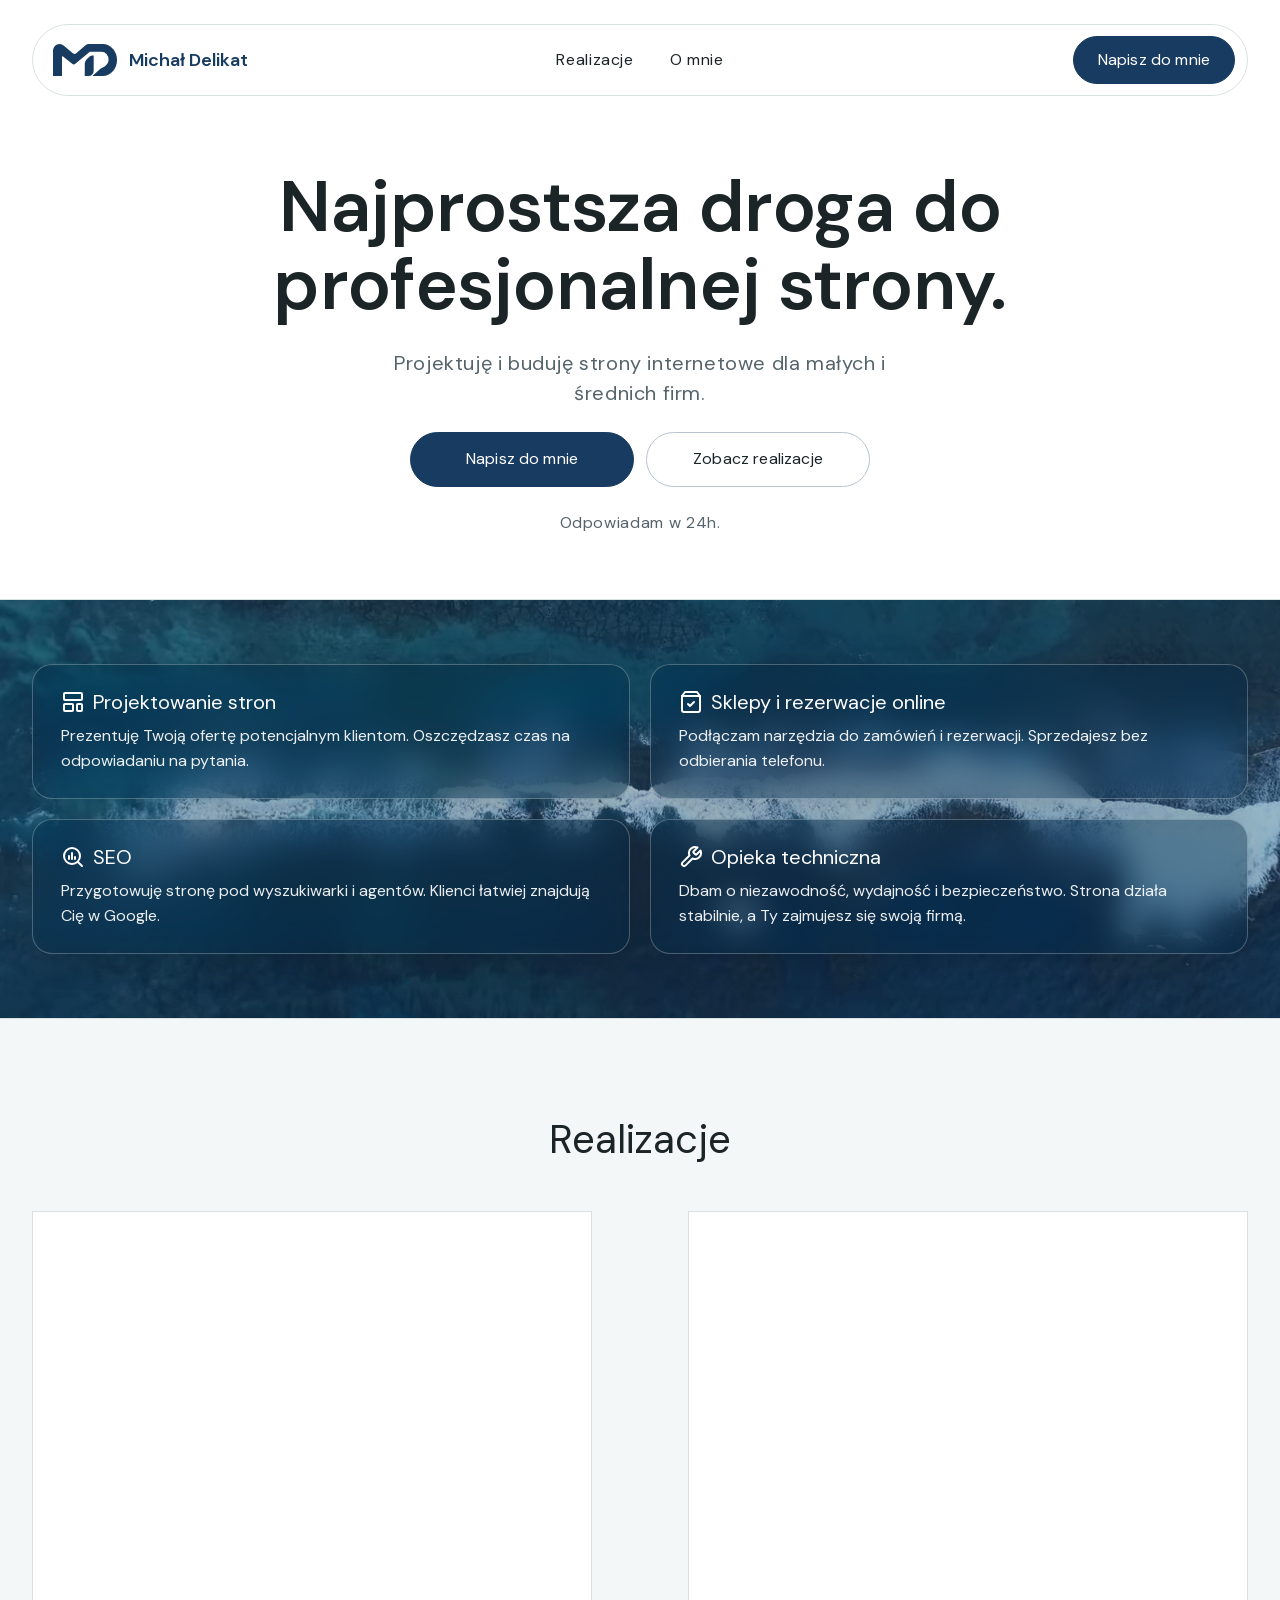
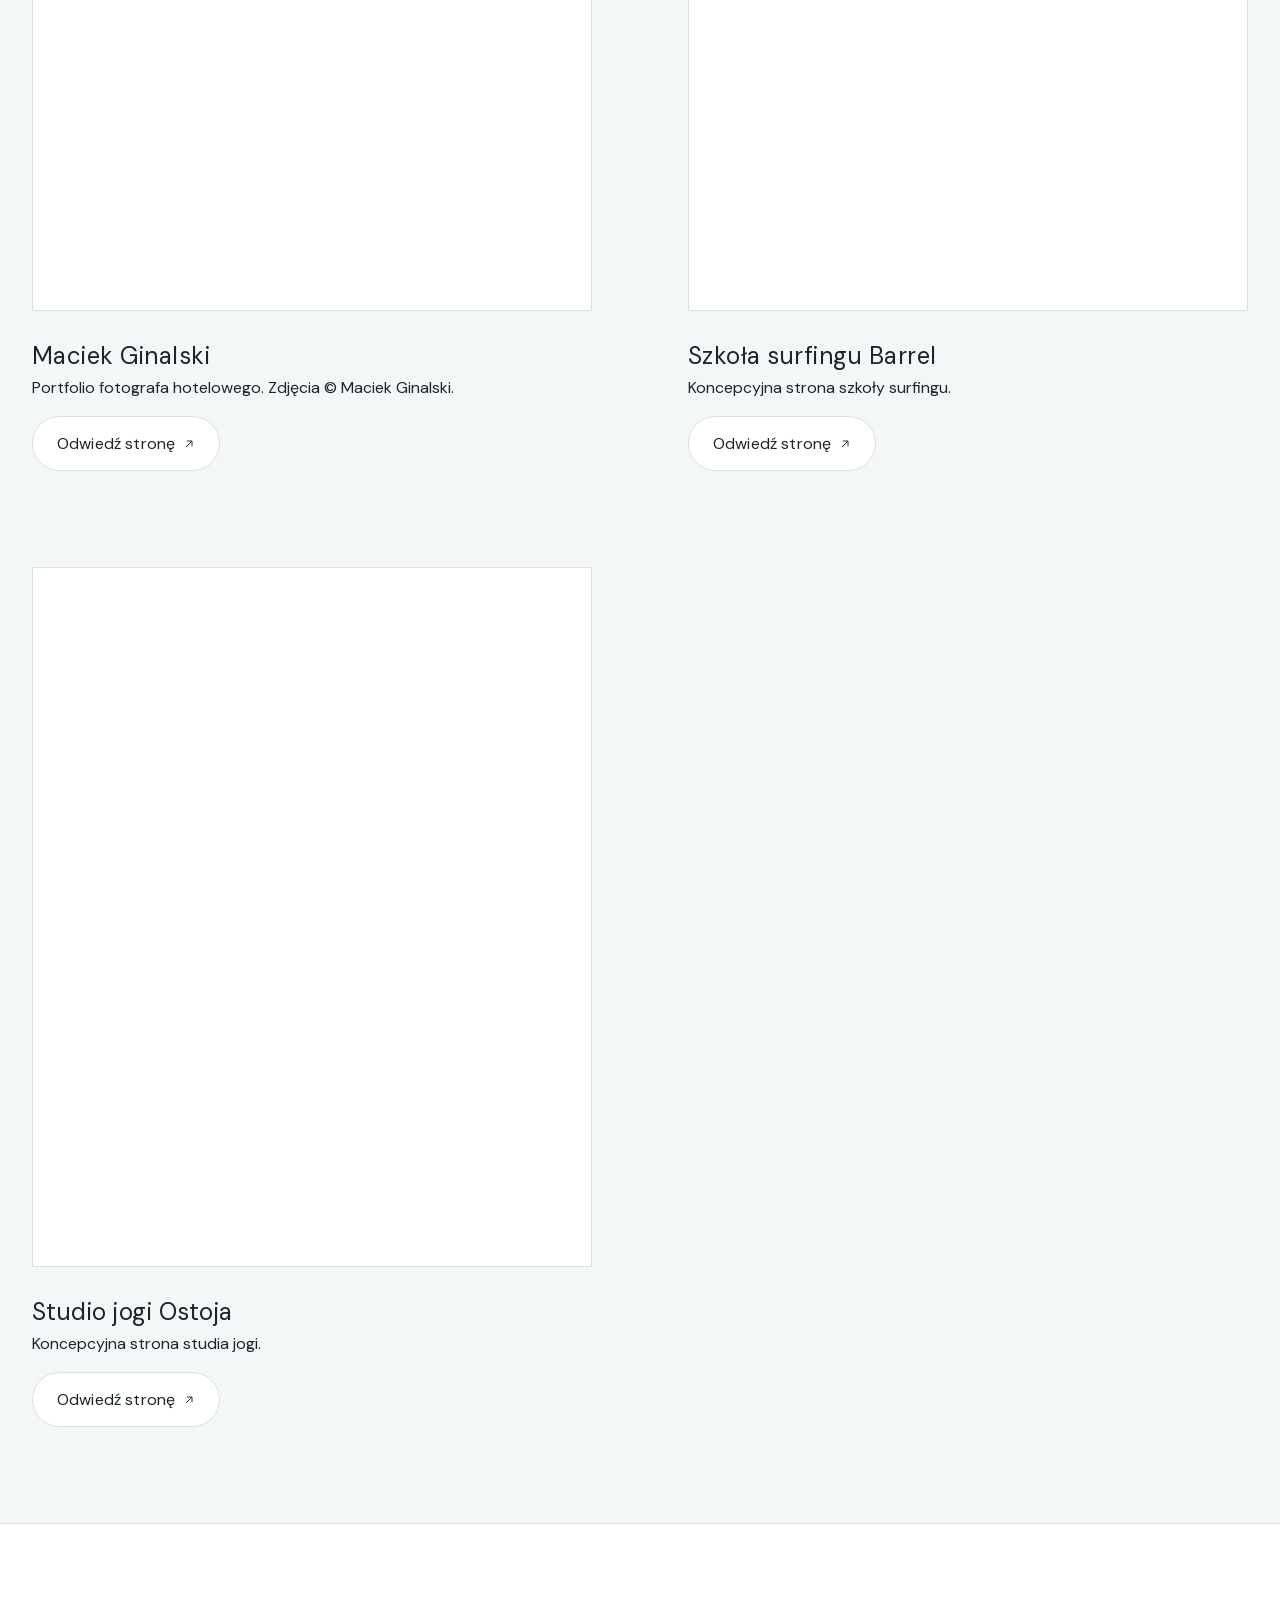
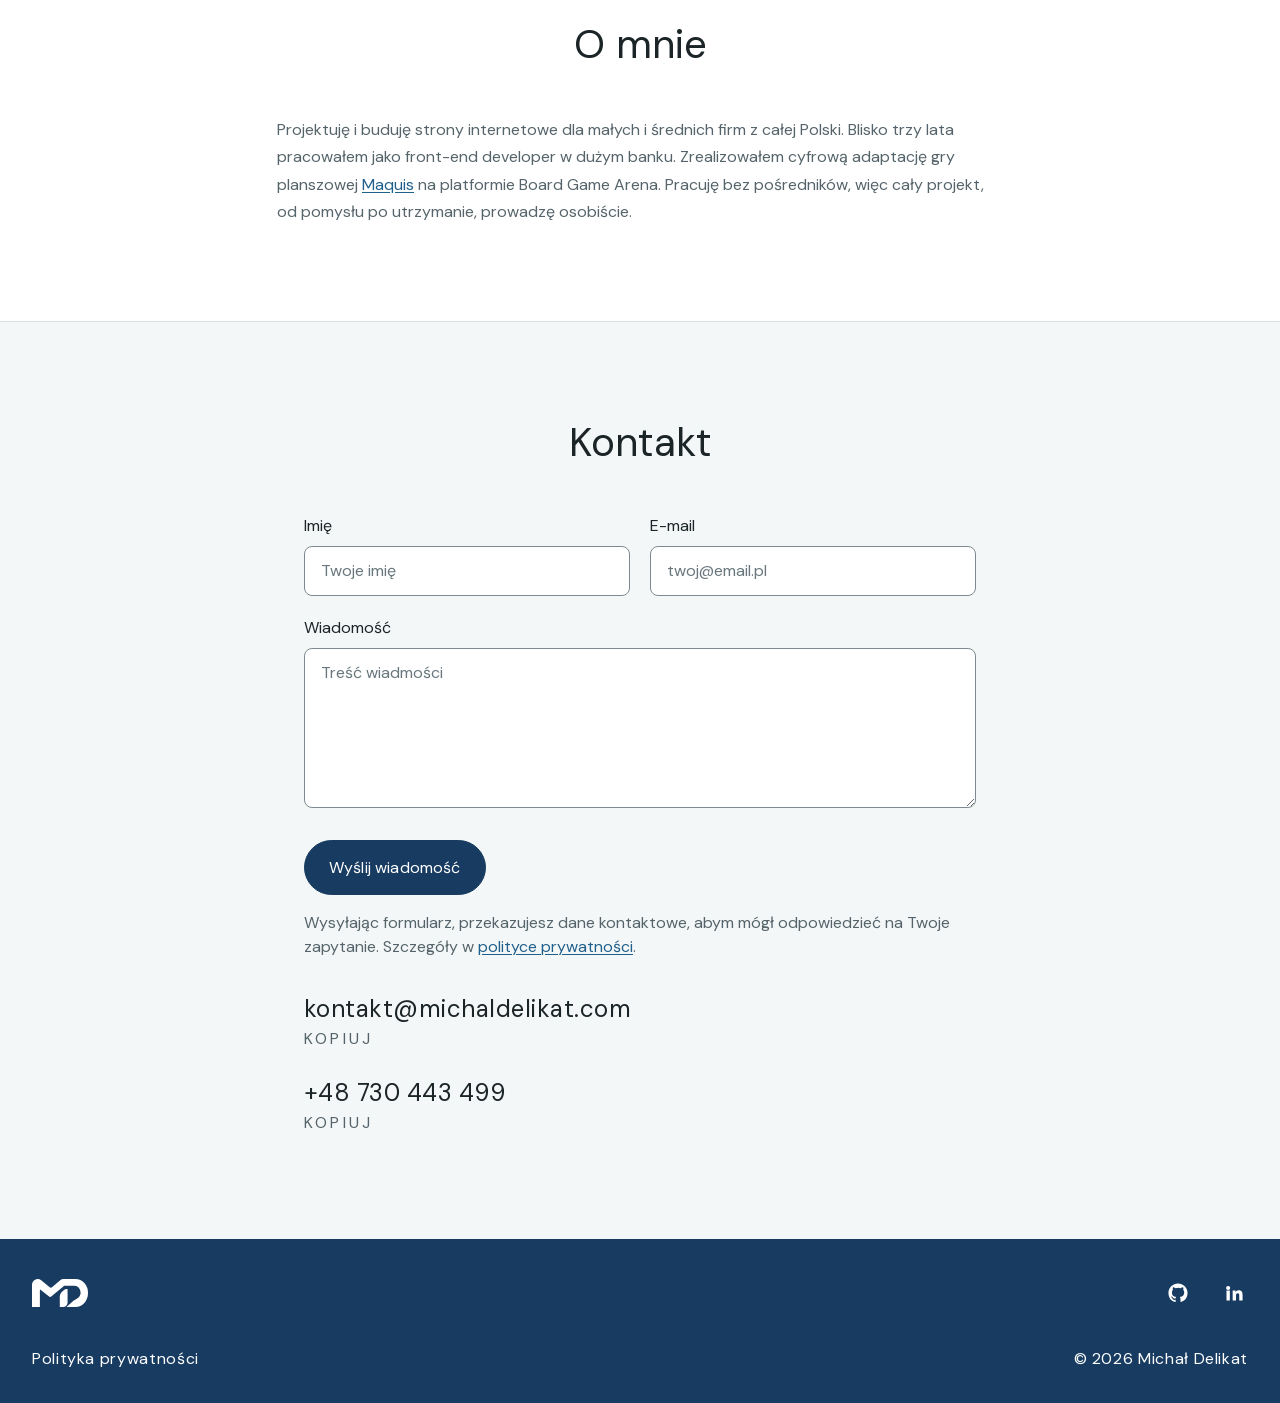
==== commit 3d248148: "New layout" ====
--- a/index.html
+++ b/index.html
@@ -49,6 +49,7 @@
         <site-header class="site-header" id="site-header"></site-header>
 
         <main id="main">
+            <div class="hero-oferta">
             <section class="page-hero" aria-labelledby="hero-title">
                 <div class="container page-hero__inner">
                     <div class="page-hero__copy">
@@ -74,7 +75,6 @@
                 </video>
                 <div class="oferta-panel">
                 <div class="container">
-                    <h2 class="section-title" id="oferta-title">Oferta</h2>
                     <ul class="service-list service-list--names">
                         <li class="card">
                             <div class="service-copy">
@@ -88,7 +88,7 @@
                                     </span>
                                     <h3 class="service-name">Projektowanie stron</h3>
                                 </div>
-                                <p class="service-desc">Prezentuję Twoją ofertę potencjalnym klientom. Oszczędzasz czas na odpowiadaniu na te same pytania.</p>
+                                <p class="service-desc">Prezentuję Twoją ofertę potencjalnym klientom. Oszczędzasz czas na odpowiadaniu na pytania.</p>
                             </div>
                         </li>
                         <li class="card">
@@ -103,7 +103,7 @@
                                     </span>
                                     <h3 class="service-name">Sklepy i rezerwacje online</h3>
                                 </div>
-                                <p class="service-desc">Podłączam gotowe narzędzia do zamówień i rezerwacji. Sprzedajesz bez odbierania telefonu.</p>
+                                <p class="service-desc">Podłączam narzędzia do zamówień i rezerwacji. Sprzedajesz bez odbierania telefonu.</p>
                             </div>
                         </li>
                         <li class="card">
@@ -118,7 +118,7 @@
                                     </span>
                                     <h3 class="service-name">SEO</h3>
                                 </div>
-                                <p class="service-desc">Przygotowuję stronę pod wyszukiwarki. Klienci łatwiej znajdują Cię w Google.</p>
+                                <p class="service-desc">Przygotowuję stronę pod wyszukiwarki i agentów. Klienci łatwiej znajdują Cię w Google.</p>
                             </div>
                         </li>
                         <li class="card">
@@ -138,6 +138,7 @@
                 </div>
                 </div>
             </section>
+            </div>
 
             <section class="section section--lg section--bordered" id="realizacje" aria-labelledby="realizacje-title">
                 <div class="container">
--- a/css/global.css
+++ b/css/global.css
@@ -12,7 +12,7 @@
 @font-face {
     font-family: "DM Sans";
     font-style: normal;
-    font-weight: 500 700;
+    font-weight: 400 600;
     font-display: swap;
     src: url("/fonts/dm-sans-latin.woff2") format("woff2");
     unicode-range: U+0000-00FF, U+0131, U+0152-0153, U+02BB-02BC, U+02C6, U+02DA, U+02DC, U+0304, U+0308, U+0329, U+2000-206F, U+20AC, U+2122, U+2191, U+2193, U+2212, U+2215, U+FEFF, U+FFFD;
@@ -21,7 +21,7 @@
 @font-face {
     font-family: "DM Sans";
     font-style: normal;
-    font-weight: 500 700;
+    font-weight: 400 600;
     font-display: swap;
     src: url("/fonts/dm-sans-latin-ext.woff2") format("woff2");
     unicode-range: U+0100-02BA, U+02BD-02C5, U+02C7-02CC, U+02CE-02D7, U+02DD-02FF, U+0304, U+0308, U+0329, U+1D00-1DBF, U+1E00-1E9F, U+1EF2-1EFF, U+2020, U+20A0-20AB, U+20AD-20C4, U+2113, U+2C60-2C7F, U+A720-A7FF;
@@ -63,8 +63,8 @@
     --text-2xl: 2rem;                 /* 32px — h1 */
     --text-3xl: 2.5rem;               /* 40px — rezerwa dla większych nagłówków */
 
-    --weight-medium: 500;
-    --weight-bold: 700;
+    --weight-medium: 400;
+    --weight-bold: 600;
 
     --leading-tight: 1.15;
     --leading-snug: 1.35;
@@ -437,7 +437,7 @@
     height: auto;
     margin-inline: 0;
     padding-block: var(--space-3);
-    padding-inline: var(--container-padding);
+    padding-inline: var(--space-8);
     background-color: transparent;
     -webkit-backdrop-filter: none;
     backdrop-filter: none;
--- a/css/styles.css
+++ b/css/styles.css
@@ -300,14 +300,14 @@
         column-gap: var(--space-4);
         width: calc(100% - 2 * var(--container-padding));
         max-width: calc(var(--container-max) - 2 * var(--container-padding));
-         min-height: 4.5rem;
+        min-height: 4.5rem;
         margin-block-start: var(--space-2);
         margin-inline: auto;
         padding-block: var(--space-2);
         padding-inline: var(--space-3);
-         background-color: var(--color-surface);
-         border-radius: var(--radius-full);
-         border: var(--border-width-thin) solid var(--color-border);
+        background-color: var(--color-surface);
+        border-radius: var(--radius-full);
+        border: var(--border-width-thin) solid var(--color-border);
     }
 
     .site-header__actions {
@@ -595,7 +595,6 @@
 
 .oferta-panel .card .service-desc {
     color: rgba(255, 255, 255, 0.92);
-    font-size: 1.0625rem;
 }
 
 @media (max-width: 767px) {
@@ -1157,3 +1156,41 @@
     }
 }
 
+/* --------------------------------------------------------------------------
+   Hero + oferta razem na pierwszy ekran (desktop)
+   -------------------------------------------------------------------------- */
+
+@media (min-width: 1024px) {
+    .hero-oferta {
+        display: flex;
+        flex-direction: column;
+        min-height: var(--viewport-height, 100svh);
+    }
+
+    .hero-oferta > .page-hero {
+        flex: 0 0 auto;
+    }
+
+    .hero-oferta > .oferta-section {
+        flex: 1 1 auto;
+        display: flex;
+        flex-direction: column;
+    }
+
+    .hero-oferta .oferta-panel {
+        flex: 1 1 auto;
+        display: flex;
+        align-items: center;
+        padding-block: var(--space-16);
+    }
+
+    /* .hero-oferta .oferta-panel .container {
+        width: 100%;
+    }
+
+    .oferta-panel .service-list {
+        width: 80%;
+        margin-inline: auto;
+    } */
+}
+
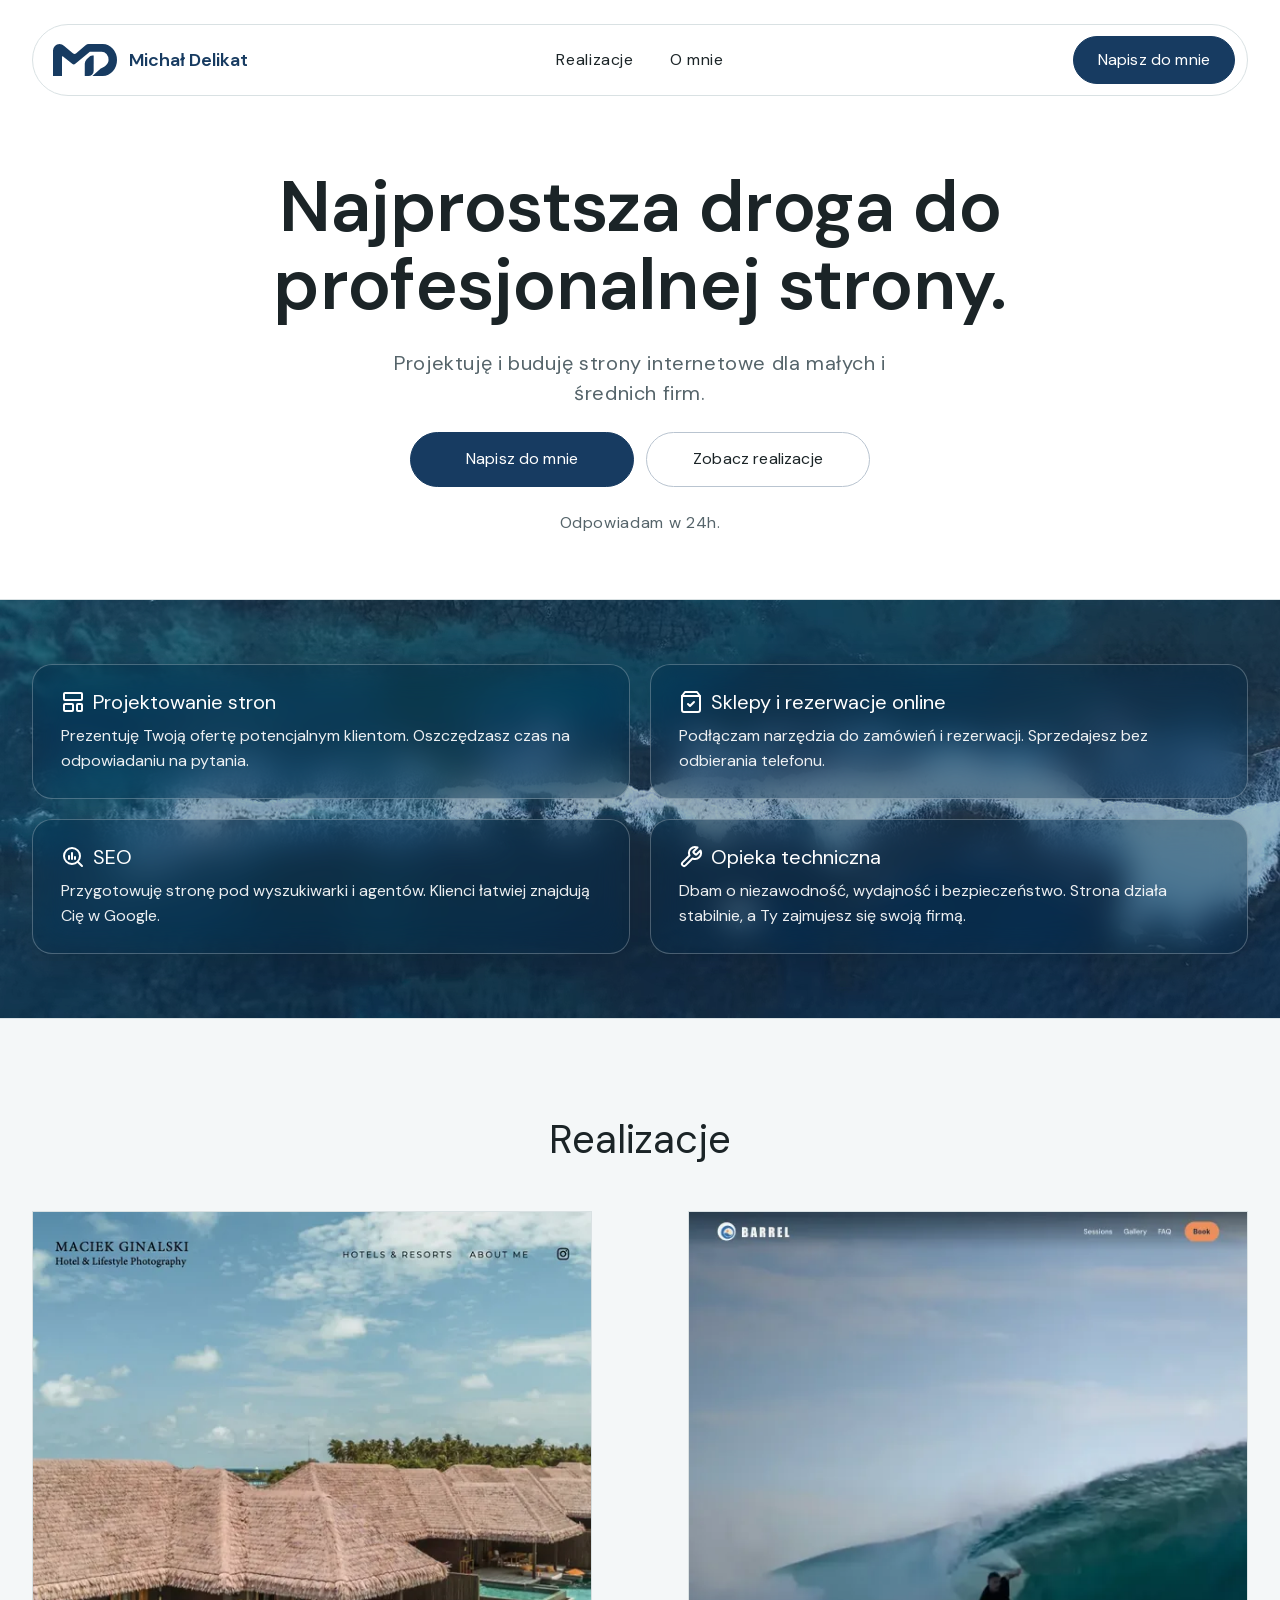
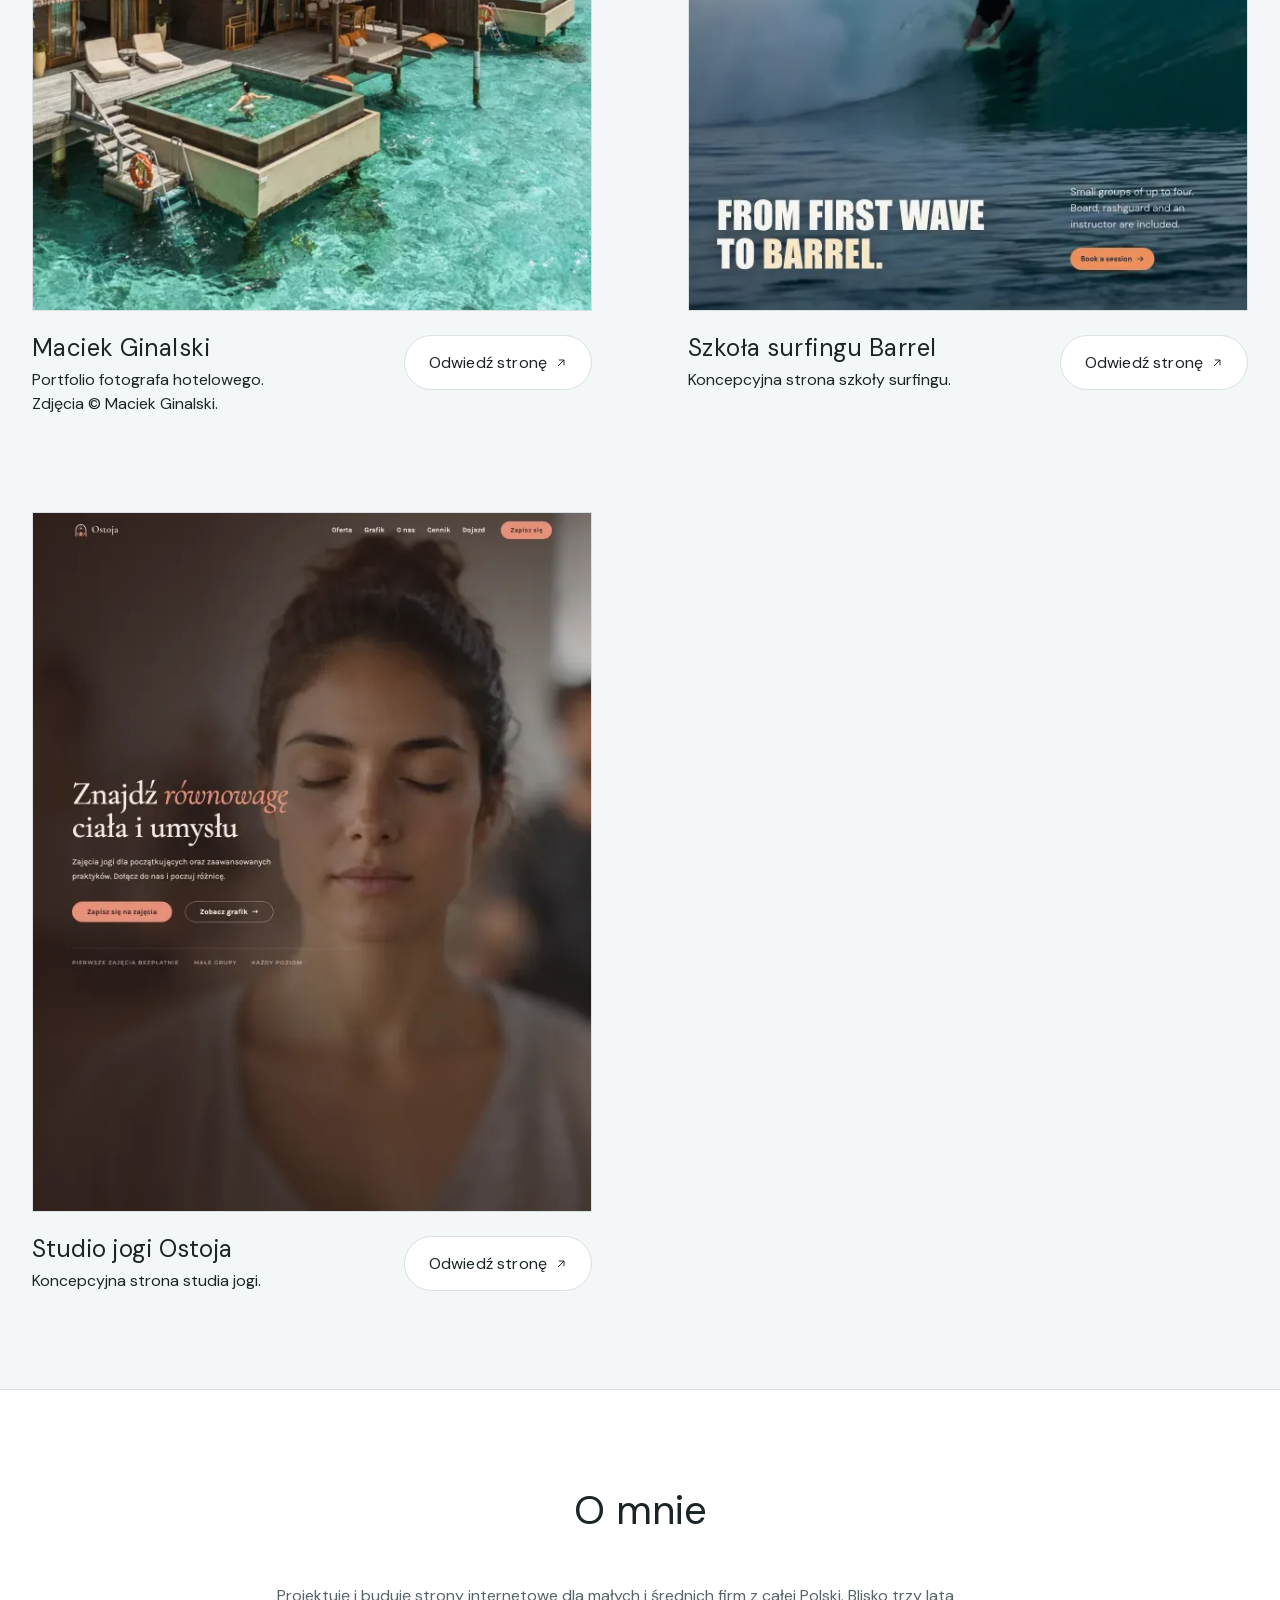
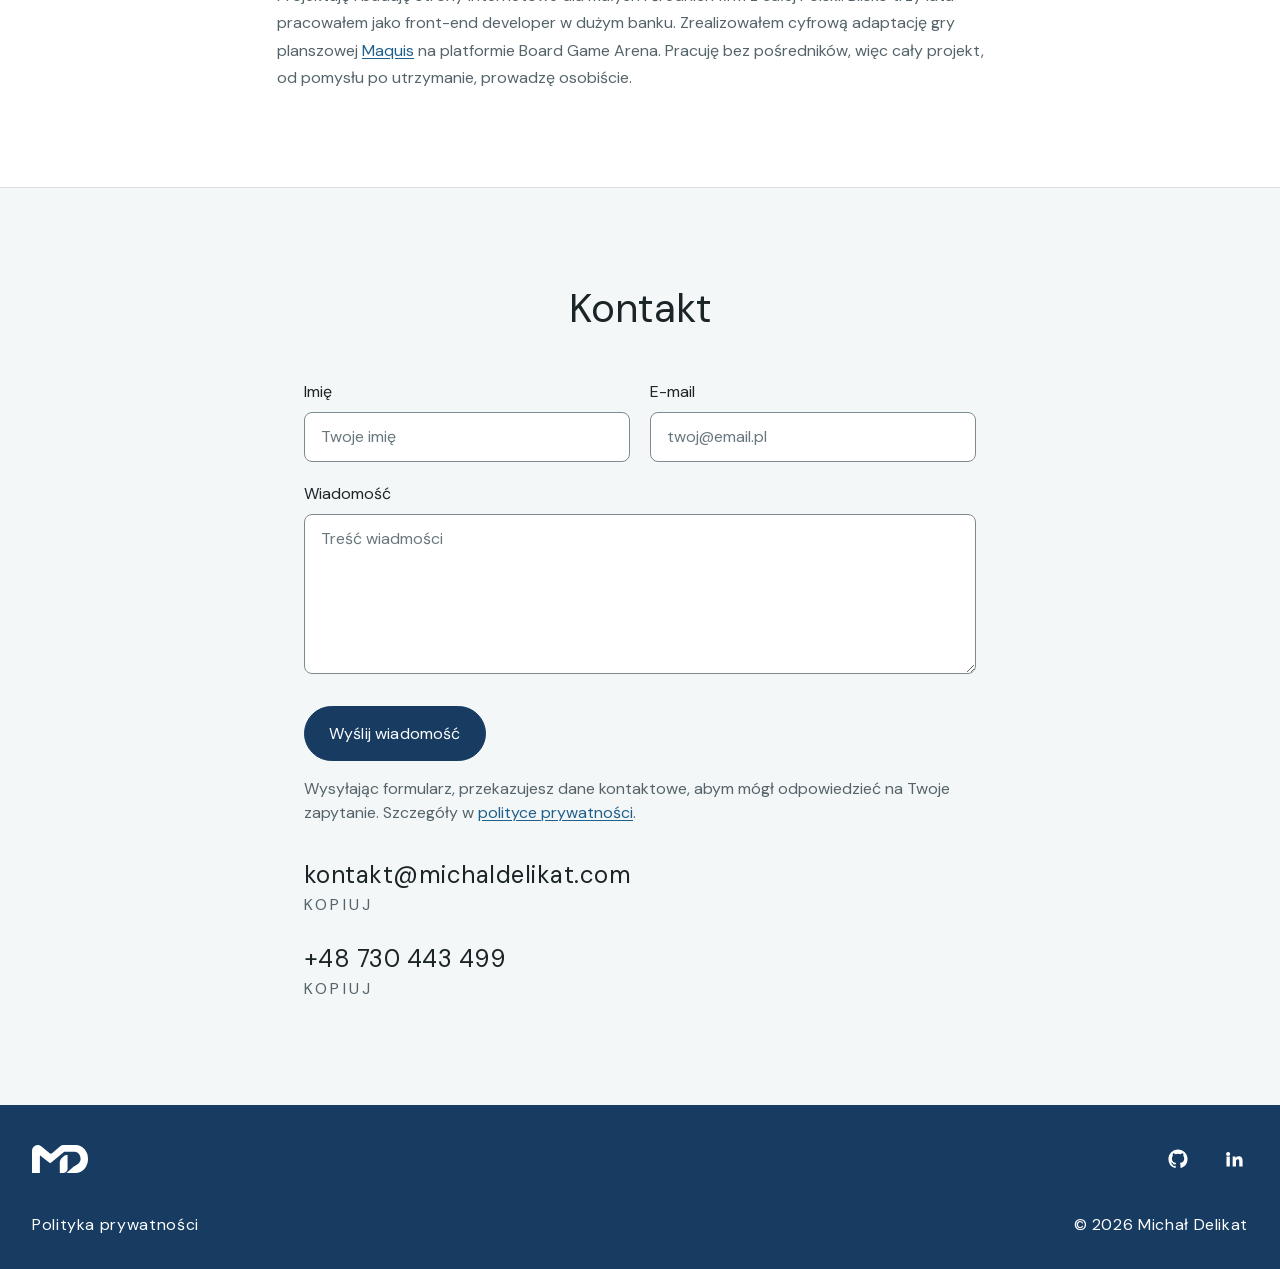
==== commit 0fc52a01: "Projects improvements" ====
--- a/index.html
+++ b/index.html
@@ -152,10 +152,12 @@
                         </figure>
 
                         <div class="work-card__info">
-                            <h3 class="work-card__title">Maciek Ginalski</h3>
-                            <p class="work-card__desc">
-                                Portfolio fotografa hotelowego. Zdjęcia&nbsp;©&nbsp;Maciek Ginalski.
-                            </p>
+                            <div class="work-card__text">
+                                <h3 class="work-card__title">Maciek Ginalski</h3>
+                                <p class="work-card__desc">
+                                    Portfolio fotografa hotelowego. Zdjęcia&nbsp;©&nbsp;Maciek Ginalski.
+                                </p>
+                            </div>
 
                             <a class="btn btn--secondary" href="https://maciekginalski.com" target="_blank" rel="noopener">
                                 Odwiedź stronę
@@ -174,10 +176,12 @@
                         </figure>
 
                         <div class="work-card__info">
-                            <h3 class="work-card__title">Szkoła surfingu Barrel</h3>
-                            <p class="work-card__desc">
-                                Koncepcyjna strona szkoły surfingu.
-                            </p>
+                            <div class="work-card__text">
+                                <h3 class="work-card__title">Szkoła surfingu Barrel</h3>
+                                <p class="work-card__desc">
+                                    Koncepcyjna strona szkoły surfingu.
+                                </p>
+                            </div>
 
                             <a class="btn btn--secondary" href="https://szkola-surfingu.netlify.app/" target="_blank" rel="noopener">
                                 Odwiedź stronę
@@ -196,10 +200,12 @@
                         </figure>
 
                         <div class="work-card__info">
-                            <h3 class="work-card__title">Studio jogi Ostoja</h3>
-                            <p class="work-card__desc">
-                                Koncepcyjna strona studia jogi.
-                            </p>
+                            <div class="work-card__text">
+                                <h3 class="work-card__title">Studio jogi Ostoja</h3>
+                                <p class="work-card__desc">
+                                    Koncepcyjna strona studia jogi.
+                                </p>
+                            </div>
 
                             <a class="btn btn--secondary" href="https://joga-koncept.netlify.app/" target="_blank" rel="noopener">
                                 Odwiedź stronę
--- a/css/styles.css
+++ b/css/styles.css
@@ -705,8 +705,9 @@
 .work-card {
     display: grid;
     align-content: start;
-    gap: var(--space-8);
+    gap: var(--space-6);
     color: inherit;
+    container-type: inline-size;
 }
 
 .work-card__visual {
@@ -728,6 +729,10 @@
     display: flex;
     flex-direction: column;
     align-items: flex-start;
+}
+
+.work-card__text {
+    width: 100%;
 }
 
 
@@ -749,6 +754,19 @@
 
 .work-card .btn {
     margin-top: var(--space-4);
+}
+
+@container (min-width: 32rem) {
+    .work-card__info {
+        display: grid;
+        grid-template-columns: minmax(0, 1fr) auto;
+        align-items: start;
+        gap: var(--space-4);
+    }
+
+    .work-card .btn {
+        margin-top: 0;
+    }
 }
 
 /* --------------------------------------------------------------------------
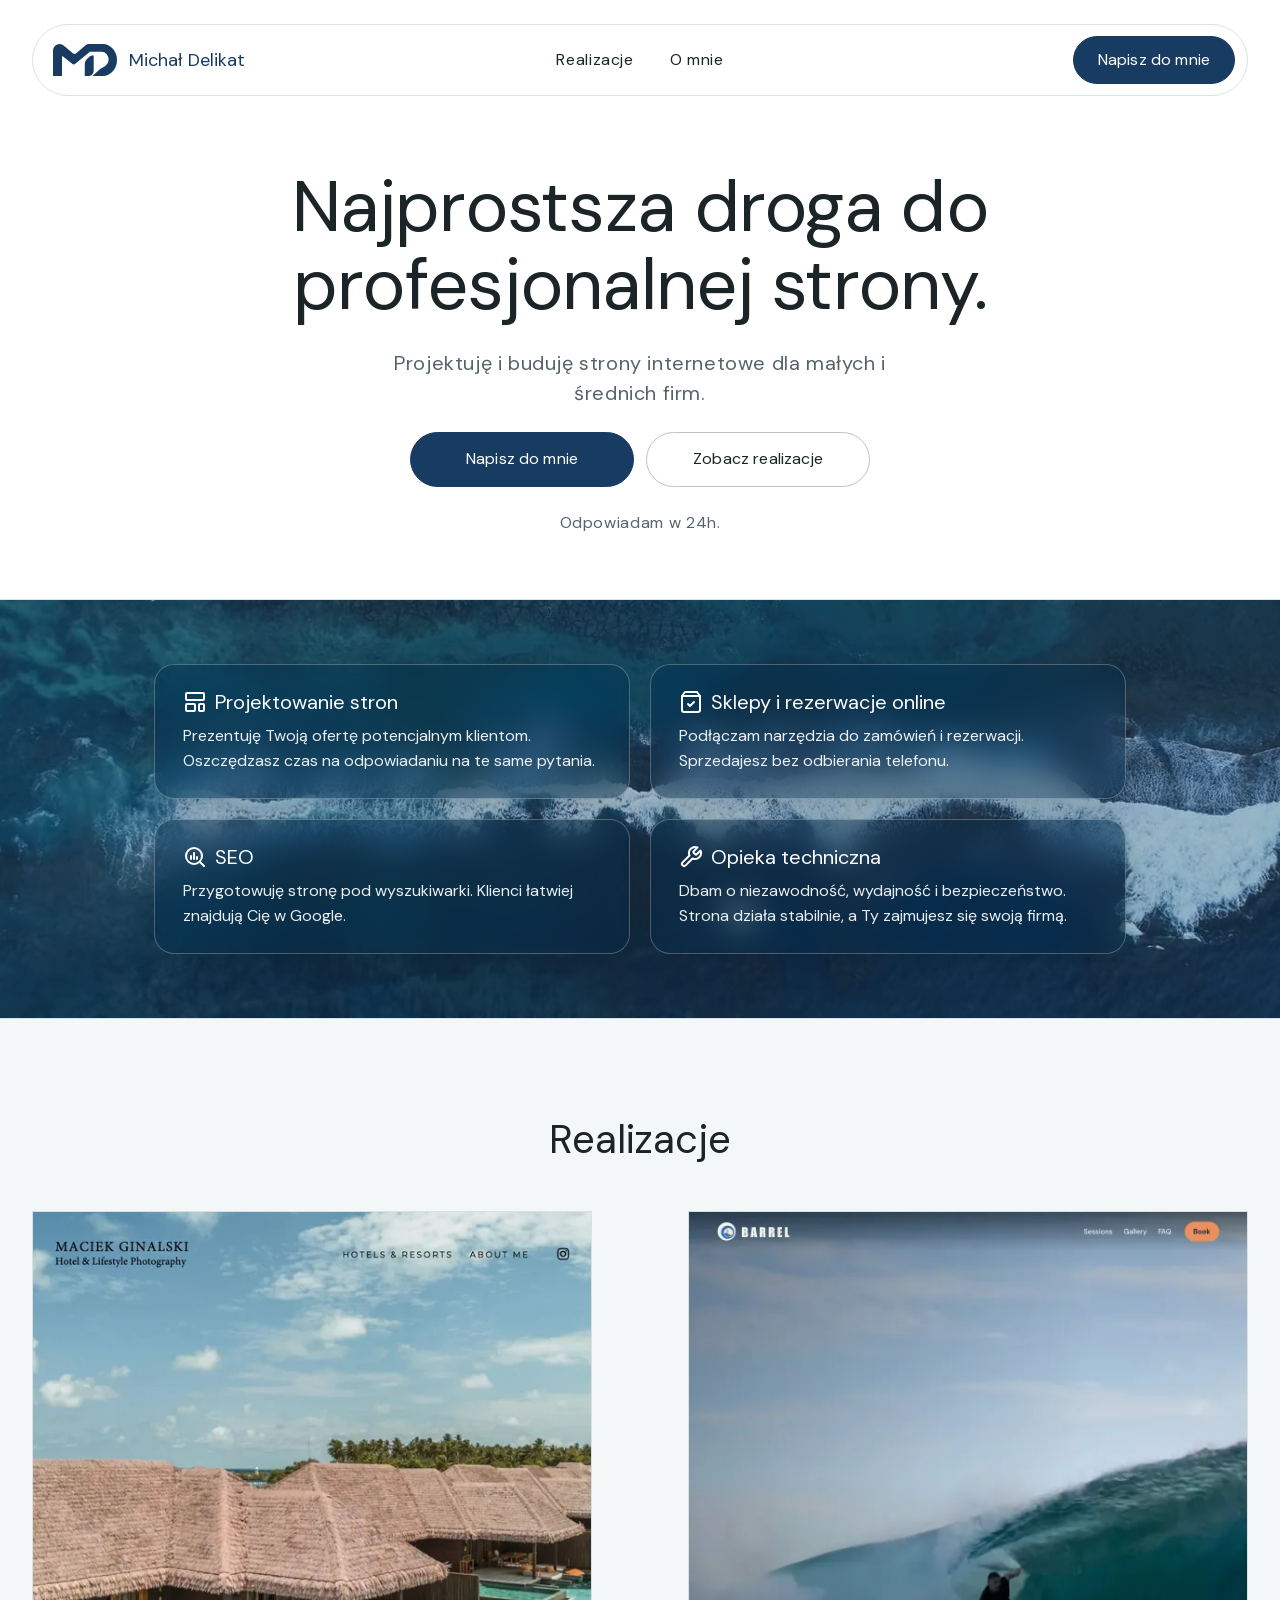
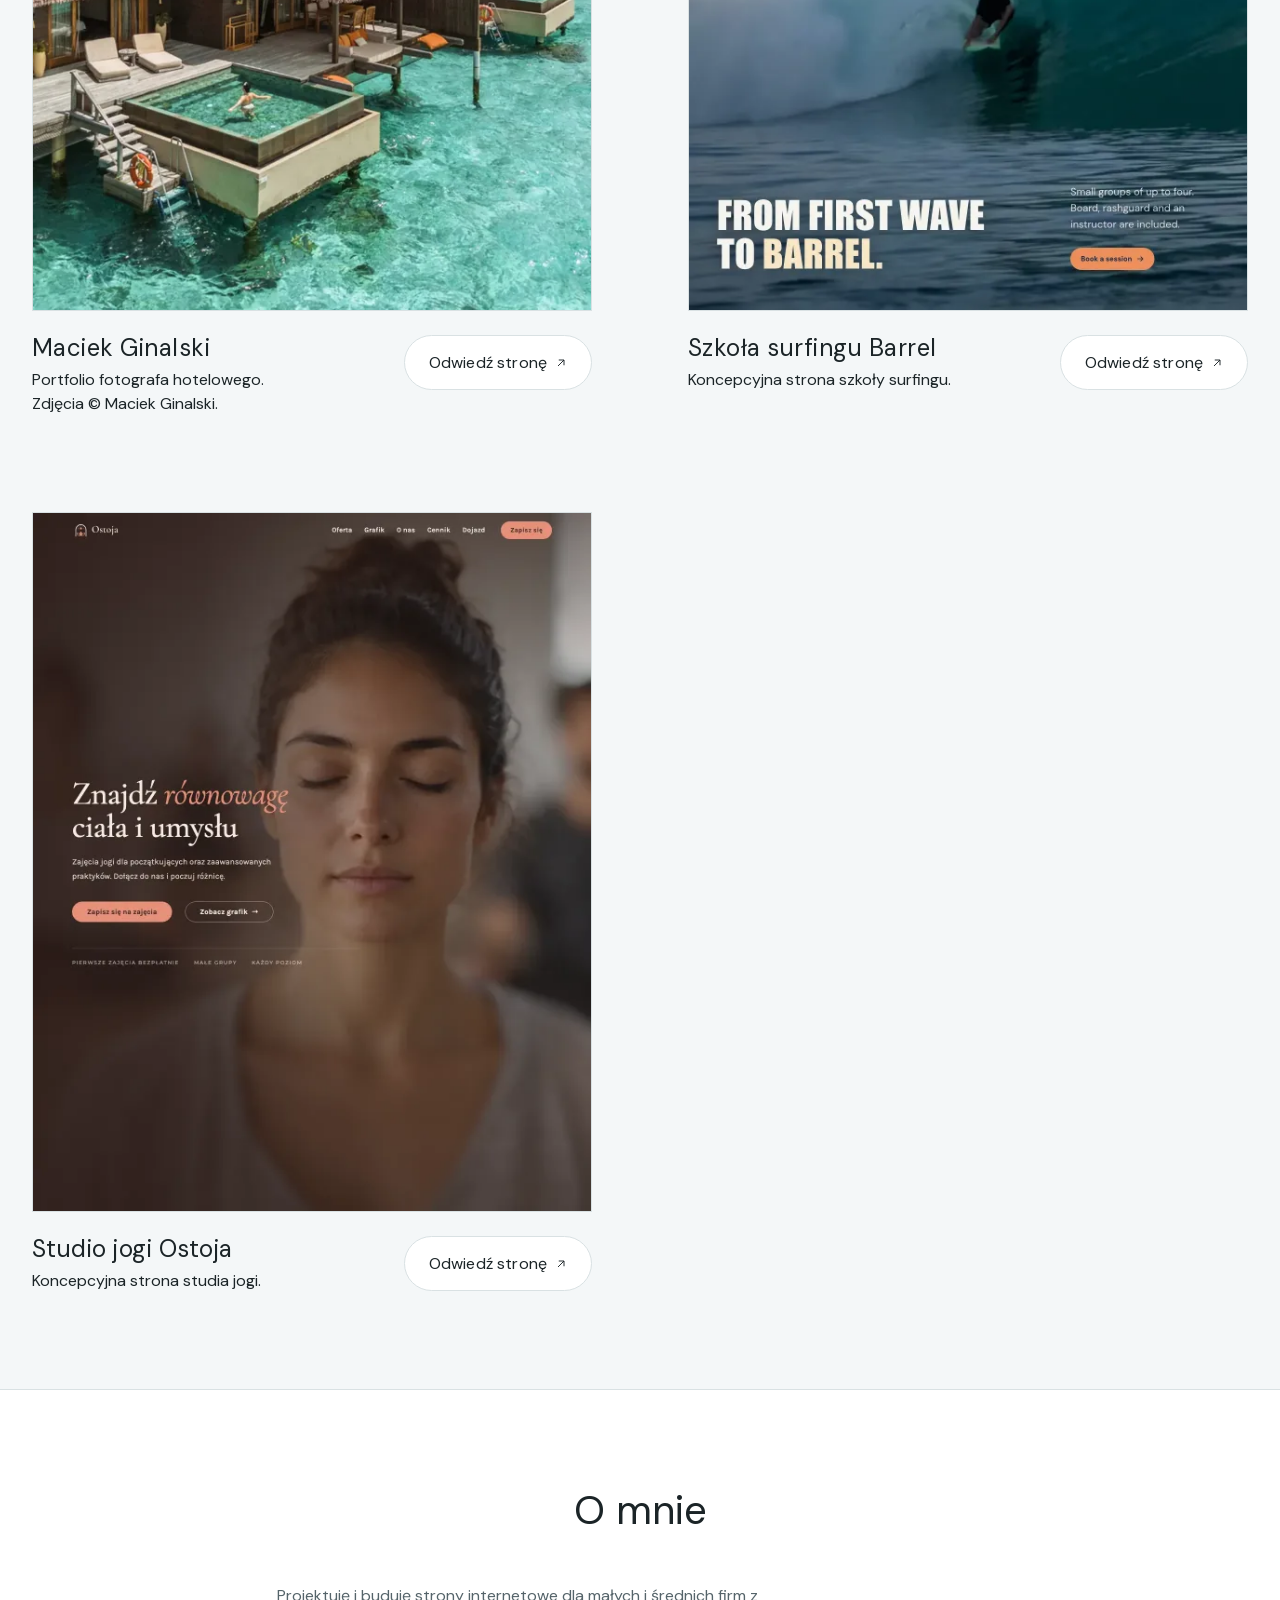
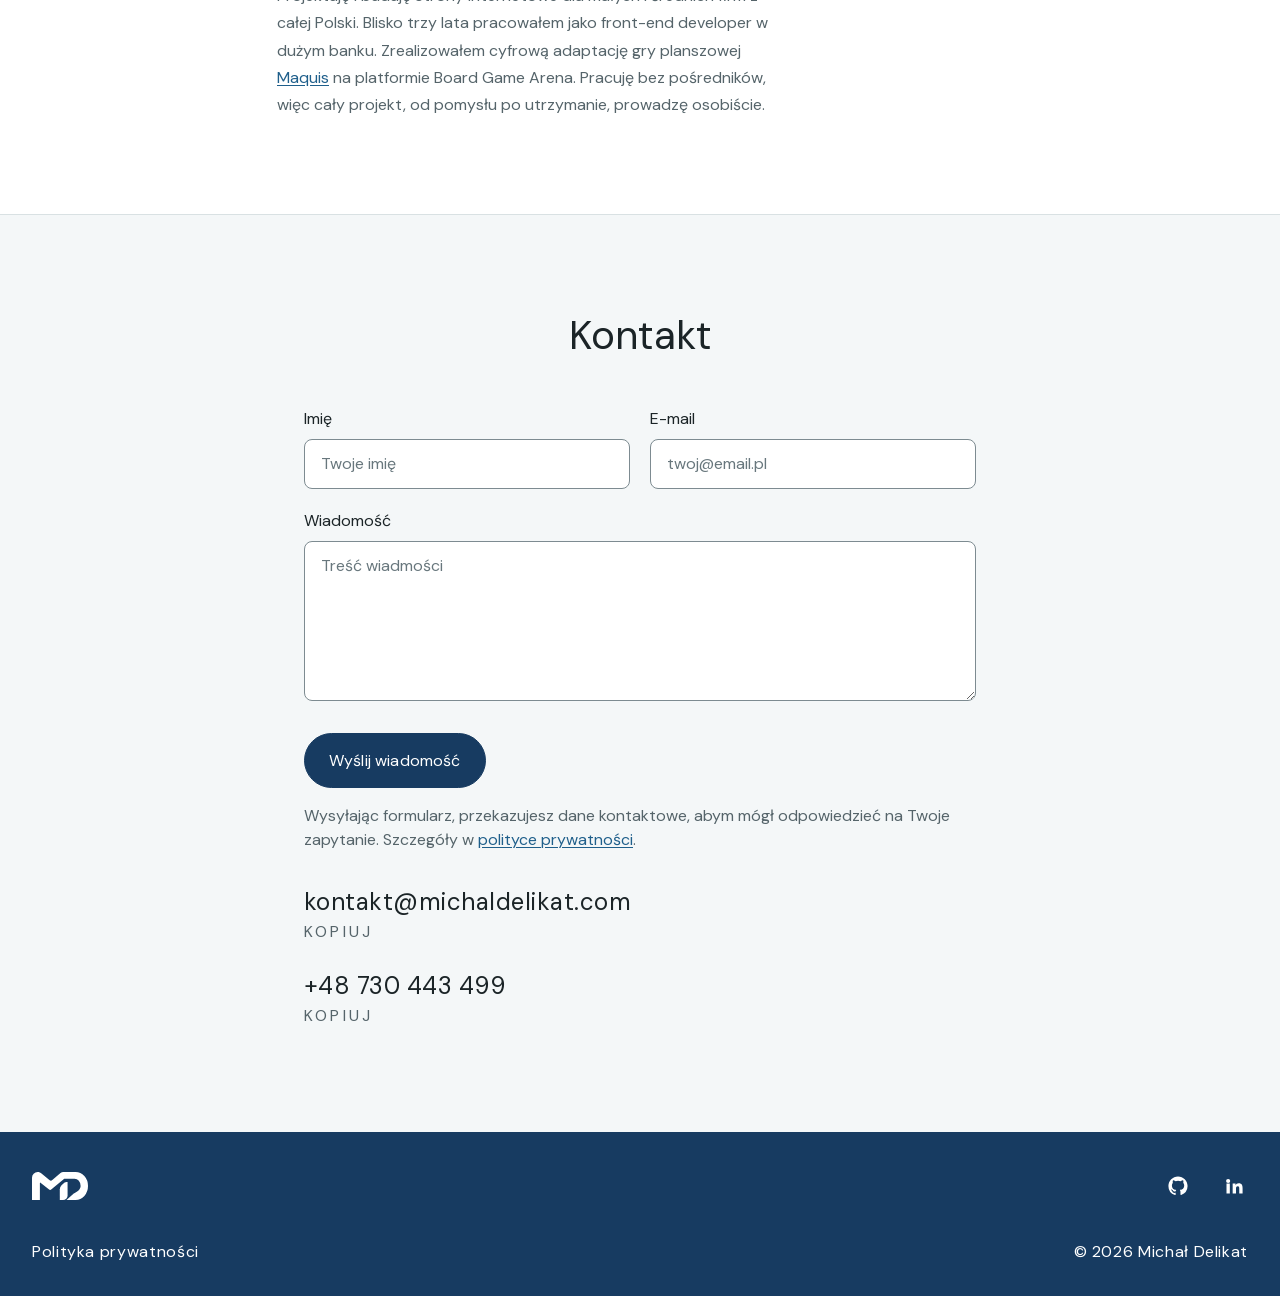
==== commit 7821714e: "Offer text fix" ====
--- a/index.html
+++ b/index.html
@@ -88,7 +88,7 @@
                                     </span>
                                     <h3 class="service-name">Projektowanie stron</h3>
                                 </div>
-                                <p class="service-desc">Prezentuję Twoją ofertę potencjalnym klientom. Oszczędzasz czas na odpowiadaniu na pytania.</p>
+                                <p class="service-desc">Prezentuję Twoją ofertę potencjalnym klientom. Oszczędzasz czas na odpowiadaniu na te same pytania.</p>
                             </div>
                         </li>
                         <li class="card">
@@ -118,7 +118,7 @@
                                     </span>
                                     <h3 class="service-name">SEO</h3>
                                 </div>
-                                <p class="service-desc">Przygotowuję stronę pod wyszukiwarki i agentów. Klienci łatwiej znajdują Cię w Google.</p>
+                                <p class="service-desc">Przygotowuję stronę pod wyszukiwarki. Klienci łatwiej znajdują Cię w Google.</p>
                             </div>
                         </li>
                         <li class="card">
--- a/css/global.css
+++ b/css/global.css
@@ -12,7 +12,7 @@
 @font-face {
     font-family: "DM Sans";
     font-style: normal;
-    font-weight: 400 600;
+    font-weight: 400;
     font-display: swap;
     src: url("/fonts/dm-sans-latin.woff2") format("woff2");
     unicode-range: U+0000-00FF, U+0131, U+0152-0153, U+02BB-02BC, U+02C6, U+02DA, U+02DC, U+0304, U+0308, U+0329, U+2000-206F, U+20AC, U+2122, U+2191, U+2193, U+2212, U+2215, U+FEFF, U+FFFD;
@@ -21,7 +21,7 @@
 @font-face {
     font-family: "DM Sans";
     font-style: normal;
-    font-weight: 400 600;
+    font-weight: 400;
     font-display: swap;
     src: url("/fonts/dm-sans-latin-ext.woff2") format("woff2");
     unicode-range: U+0100-02BA, U+02BD-02C5, U+02C7-02CC, U+02CE-02D7, U+02DD-02FF, U+0304, U+0308, U+0329, U+1D00-1DBF, U+1E00-1E9F, U+1EF2-1EFF, U+2020, U+20A0-20AB, U+20AD-20C4, U+2113, U+2C60-2C7F, U+A720-A7FF;
@@ -64,7 +64,6 @@
     --text-3xl: 2.5rem;               /* 40px — rezerwa dla większych nagłówków */
 
     --weight-medium: 400;
-    --weight-bold: 600;
 
     --leading-tight: 1.15;
     --leading-snug: 1.35;
@@ -231,14 +230,14 @@
 h5,
 h6 {
     font-family: var(--font-body);
-    font-weight: var(--weight-bold);
+    font-weight: 400;
     line-height: var(--leading-tight);
     text-wrap: balance;
 }
 
 h1 {
     font-size: var(--text-2xl);
-    font-weight: var(--weight-bold);
+    font-weight: 400;
     letter-spacing: -0.01em;
     line-height: var(--leading-tight);
 }
@@ -271,7 +270,7 @@
 
 strong,
 b {
-    font-weight: var(--weight-bold);
+    font-weight: 400;
 }
 
 small {
@@ -461,7 +460,7 @@
     color: var(--color-accent);
     font-family: var(--font-display);
     font-size: var(--text-md);
-    font-weight: var(--weight-bold);
+    font-weight: 400;
     line-height: 1;
     letter-spacing: 0;
     text-align: center;
@@ -483,7 +482,7 @@
 .site-logo__top {
     font-family: var(--font-display);
     font-size: var(--text-md);
-    font-weight: var(--weight-bold);
+    font-weight: 400;
     line-height: 1;
     letter-spacing: 0;
 }
--- a/css/styles.css
+++ b/css/styles.css
@@ -659,6 +659,7 @@
 }
 
 .service-desc {
+    max-width: 45ch;
     color: var(--color-text-muted);
     font-size: var(--text-base);
     line-height: 1.6;
@@ -788,6 +789,7 @@
 }
 
 .about-body {
+    max-width: 45ch;
     color: var(--color-text-muted);
     font-size: var(--text-base);
     line-height: 1.7;
@@ -1202,13 +1204,13 @@
         padding-block: var(--space-16);
     }
 
-    /* .hero-oferta .oferta-panel .container {
+    .hero-oferta .oferta-panel .container {
         width: 100%;
     }
 
     .oferta-panel .service-list {
         width: 80%;
         margin-inline: auto;
-    } */
-}
-
+    }
+}
+
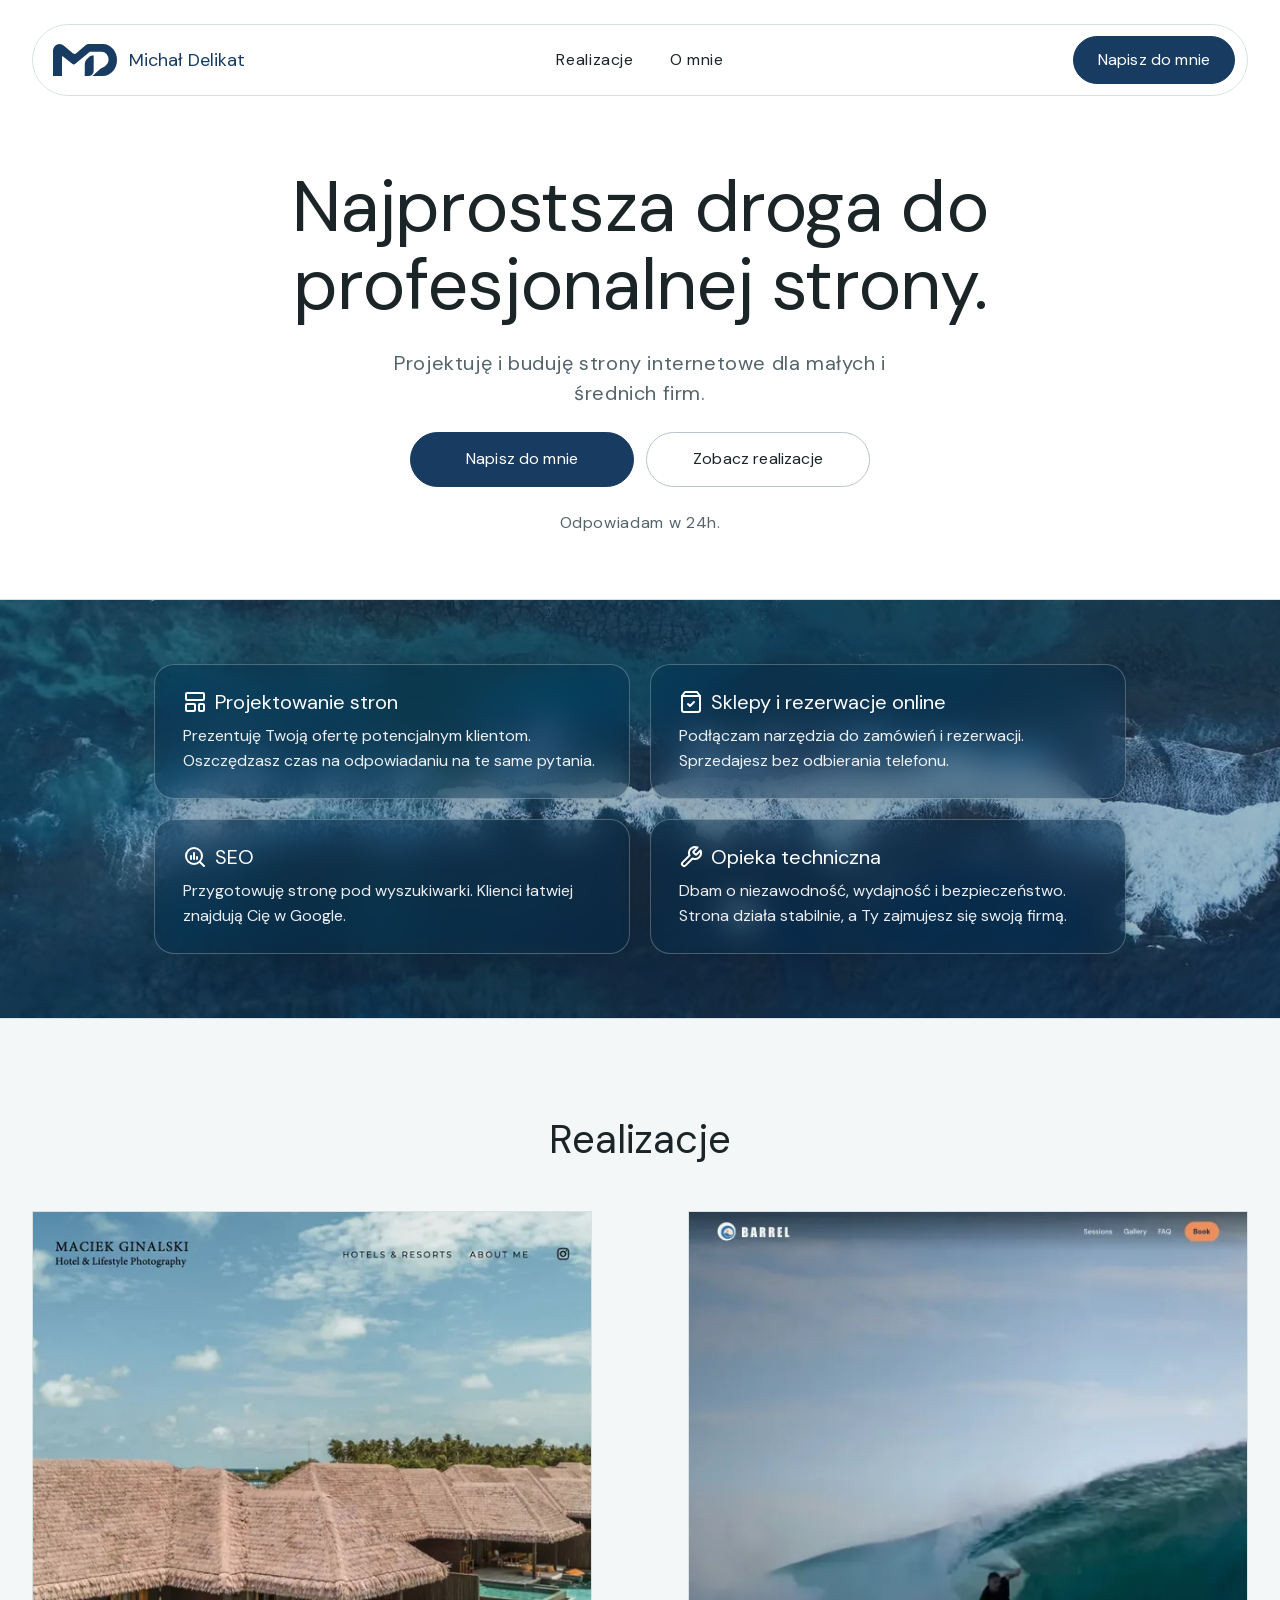
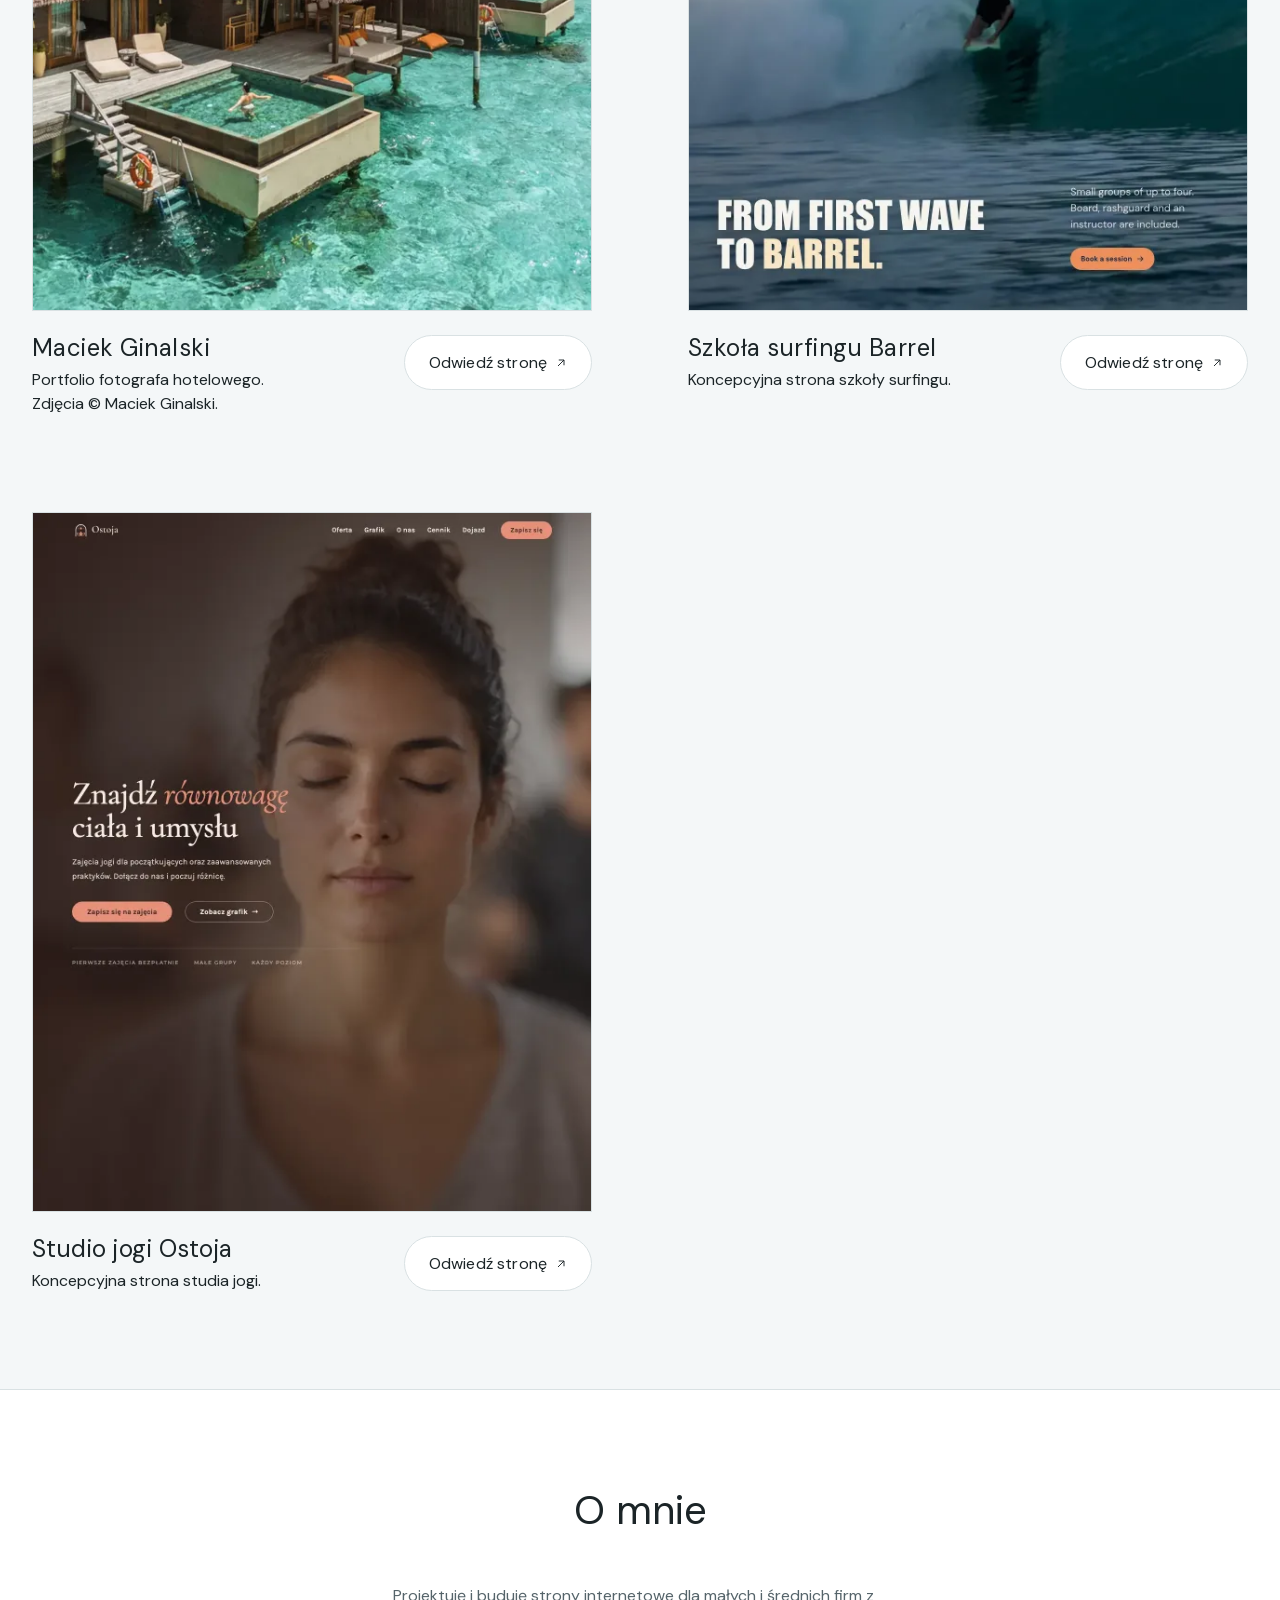
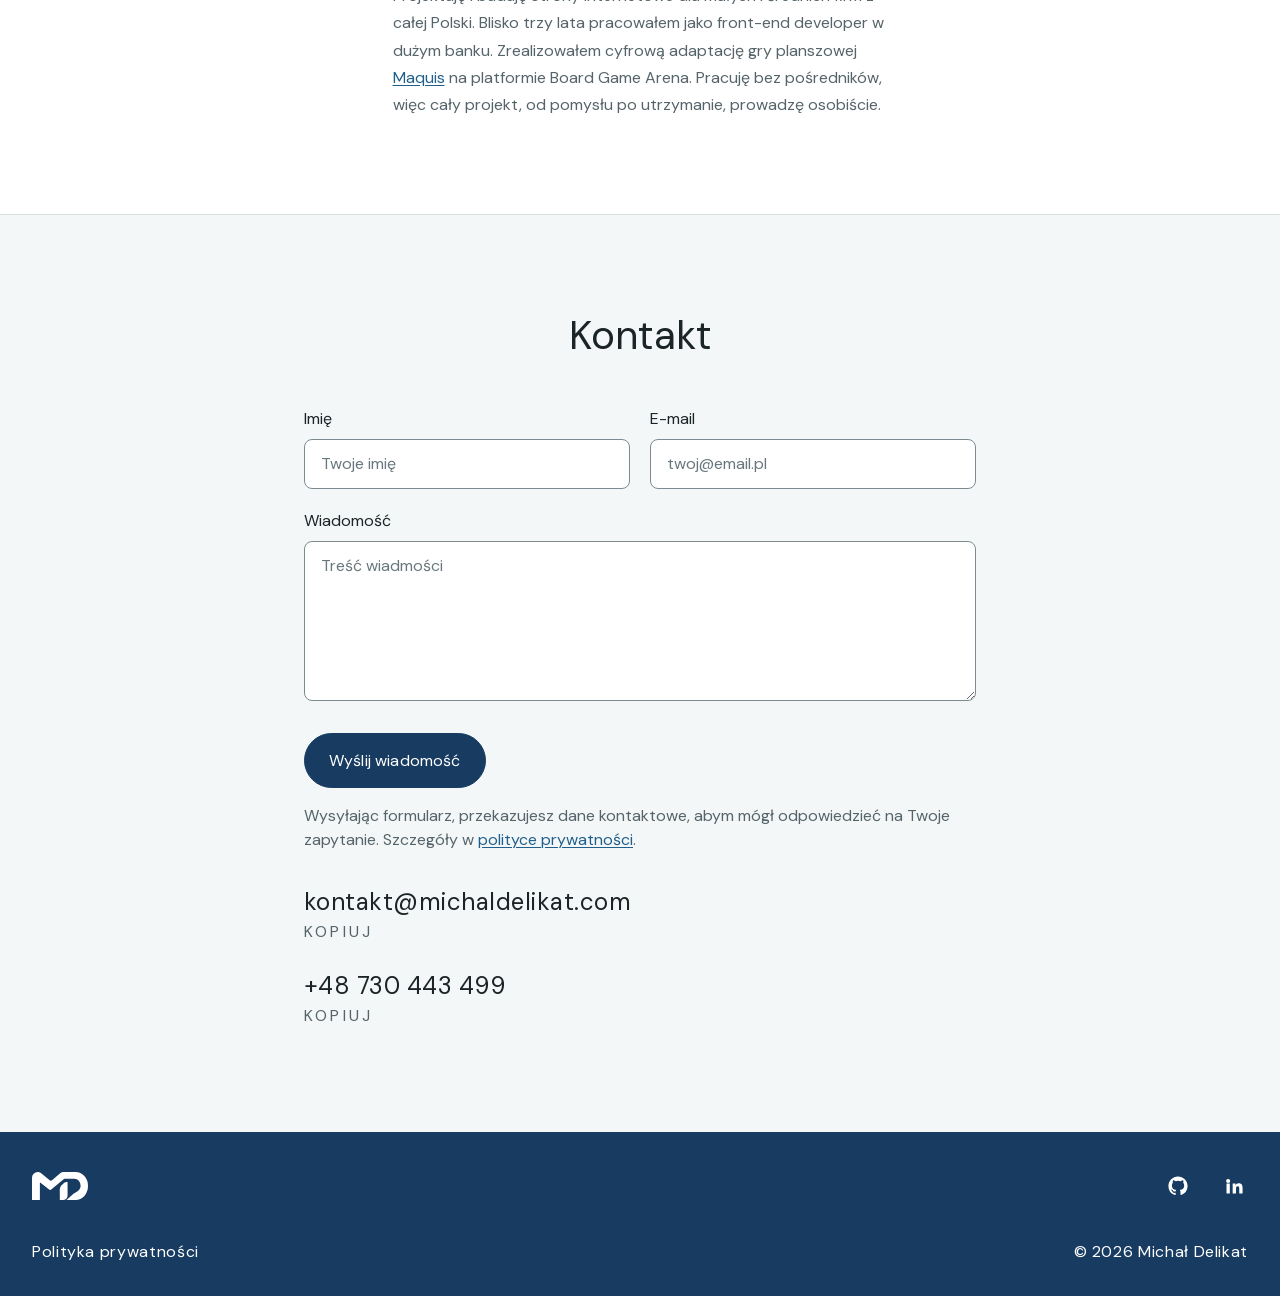
==== commit 905e5741: "about me paragraph fix" ====
--- a/index.html
+++ b/index.html
@@ -227,15 +227,6 @@
                         <div class="about__body">
                             <p class="about-body">Projektuję i buduję strony internetowe dla małych i średnich firm z całej Polski. Blisko trzy lata pracowałem jako front-end developer w dużym banku. Zrealizowałem cyfrową adaptację gry planszowej <a href="https://boardgamearena.com/gamepanel?game=maquis#how-to-play" target="_blank" rel="noopener noreferrer">Maquis</a> na platformie Board&nbsp;Game&nbsp;Arena. Pracuję bez pośredników, więc cały projekt, od pomysłu po utrzymanie, prowadzę osobiście.</p>
                         </div>
-
-                        <!--
-                            Wariant ze zdjęciem: dodaj klasę .about--with-photo do .about
-                            i wstaw poniższą figurę po .about__body:
-
-                            <figure class="about__media">
-                                <img src="icons/michal-delikat.webp" alt="Michał Delikat" width="800" height="1000" loading="lazy">
-                            </figure>
-                        -->
                     </div>
                 </div>
             </section>
--- a/css/styles.css
+++ b/css/styles.css
@@ -788,8 +788,12 @@
     text-align: left;
 }
 
+.about__body {
+    max-width: 45ch;
+    margin: 0 auto;
+}
+
 .about-body {
-    max-width: 45ch;
     color: var(--color-text-muted);
     font-size: var(--text-base);
     line-height: 1.7;
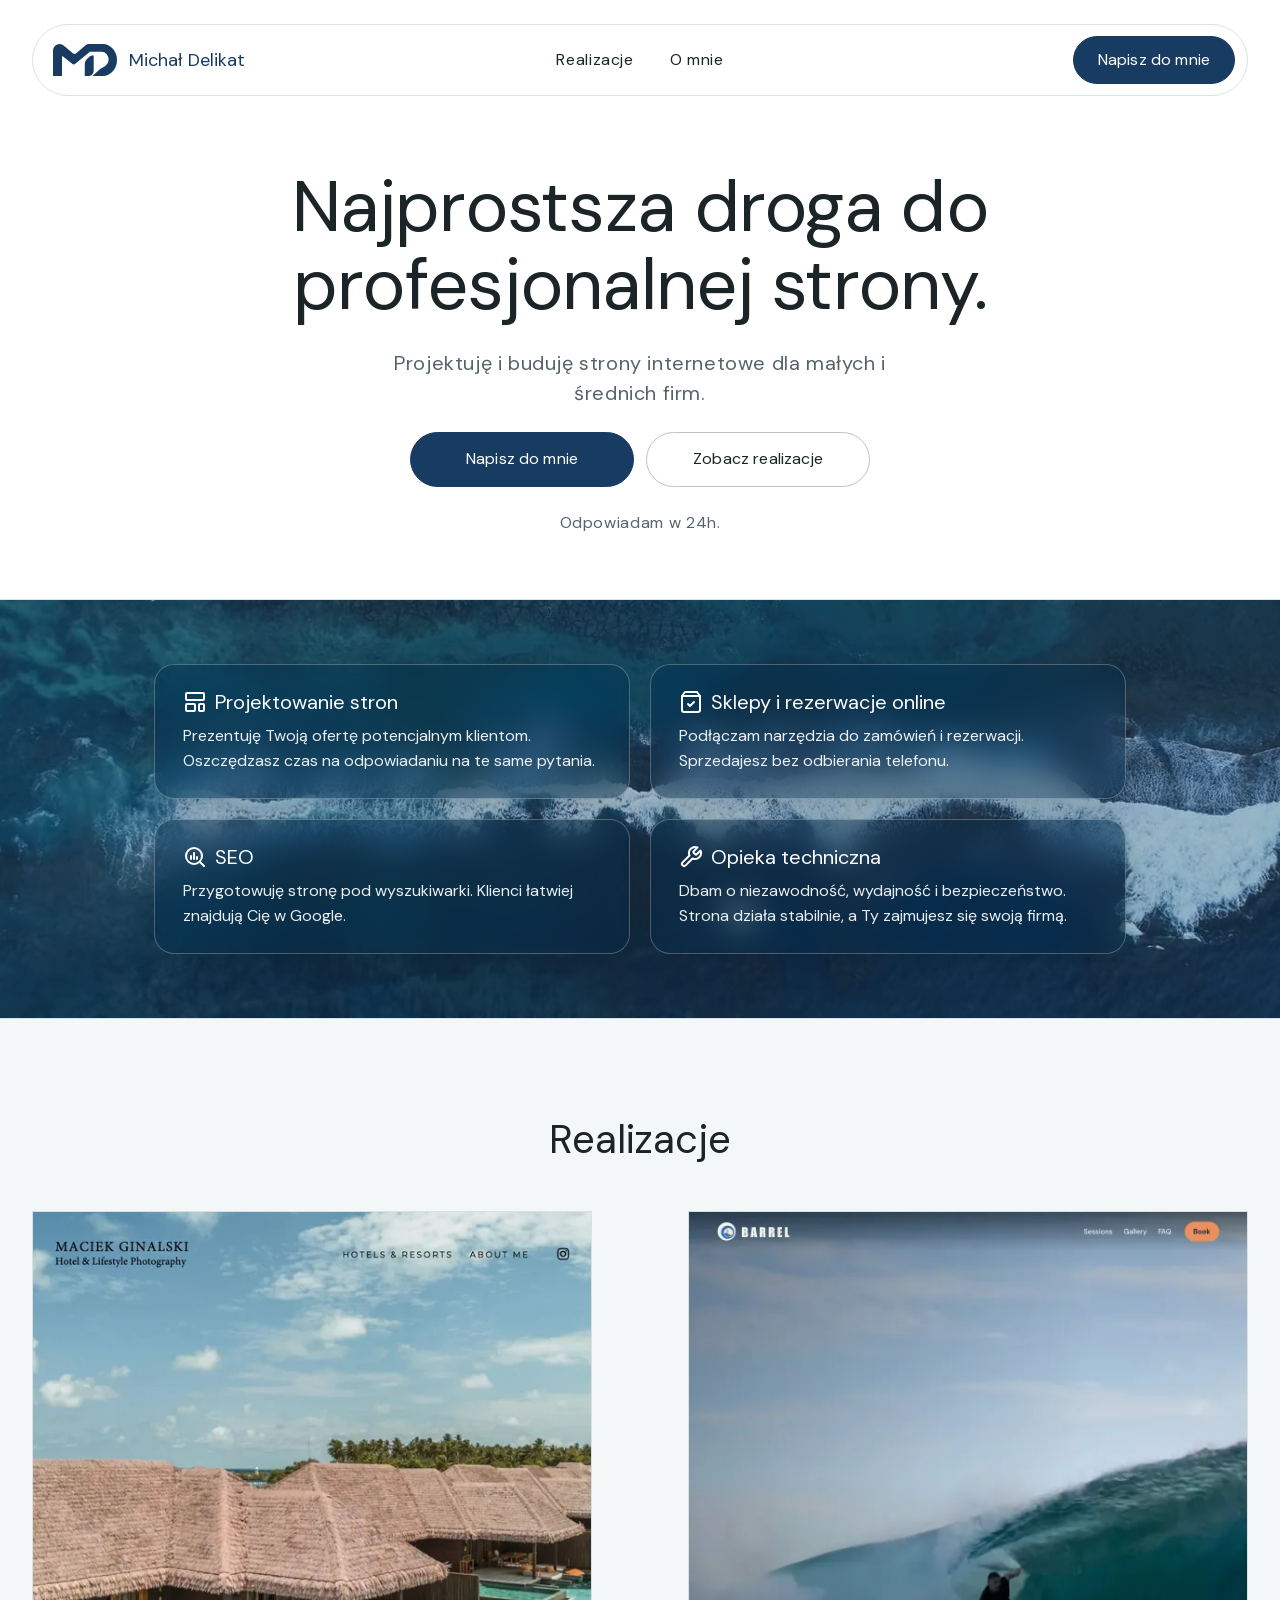
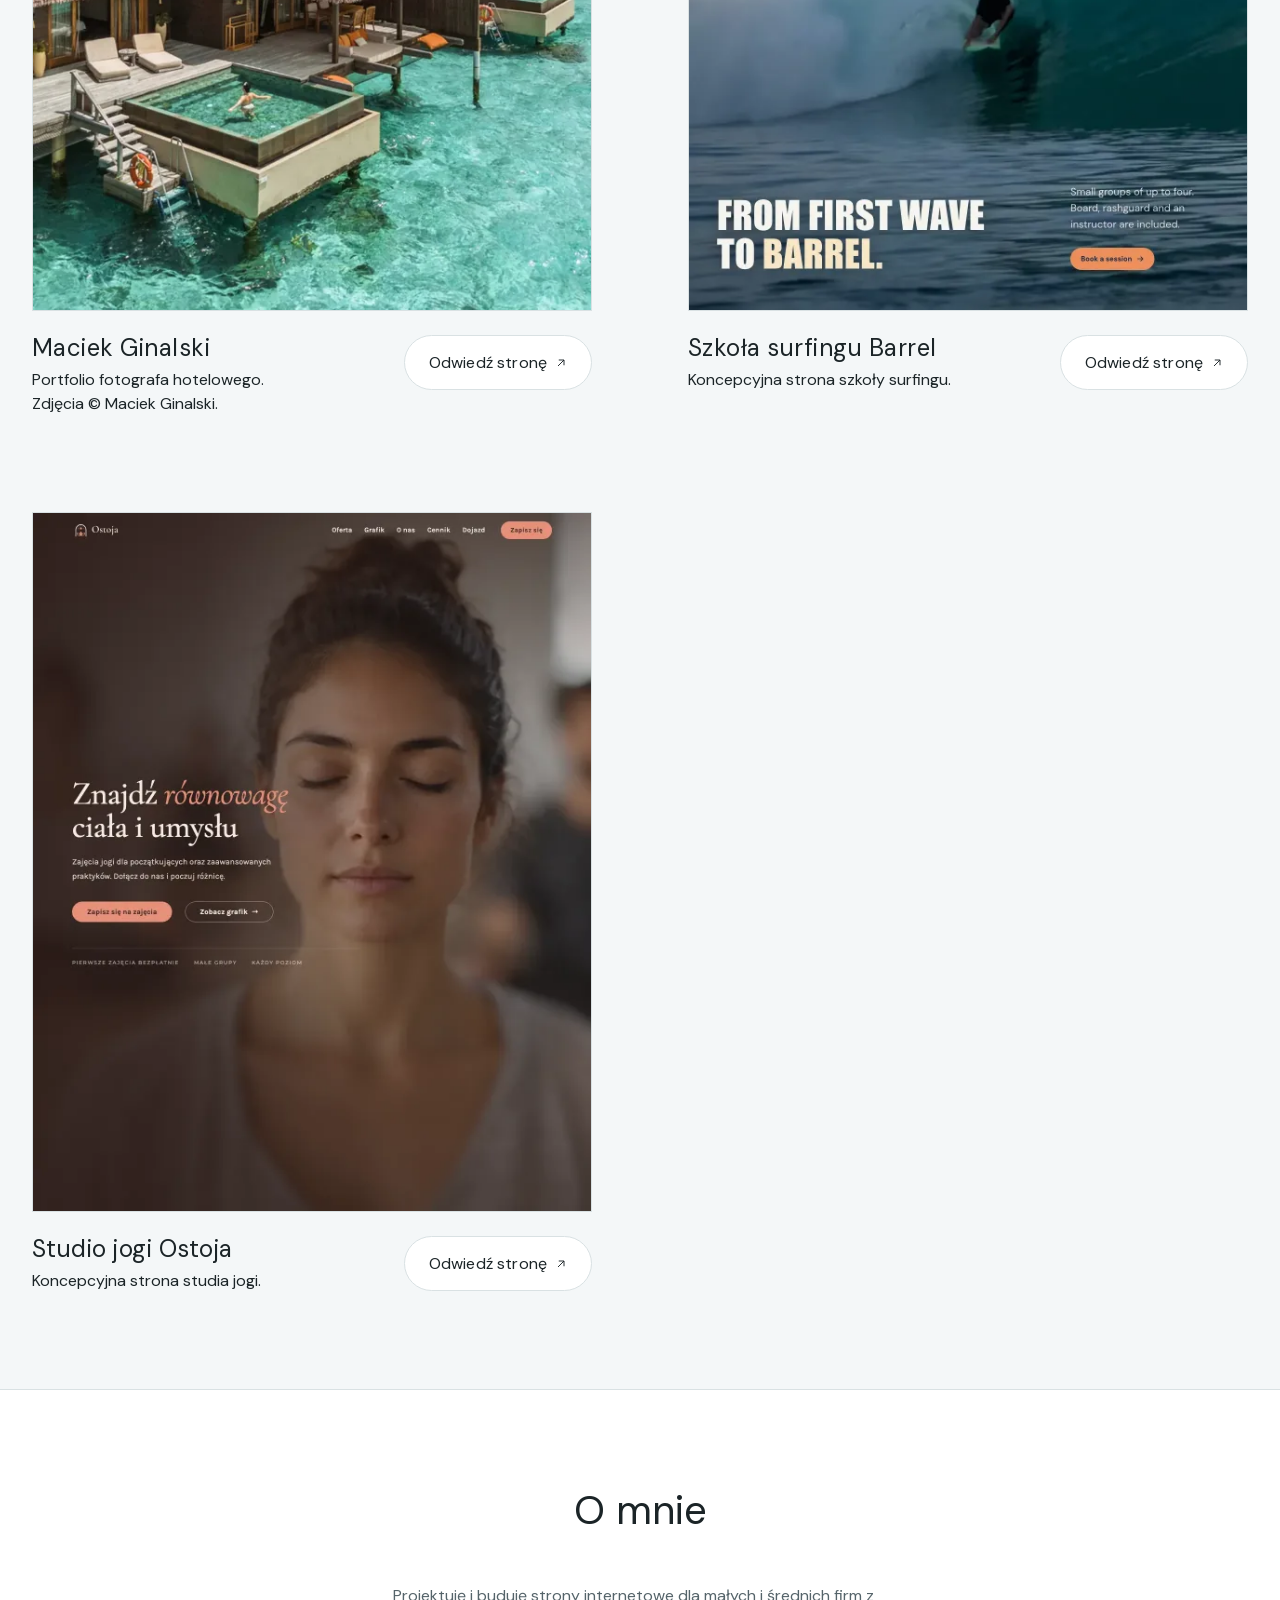
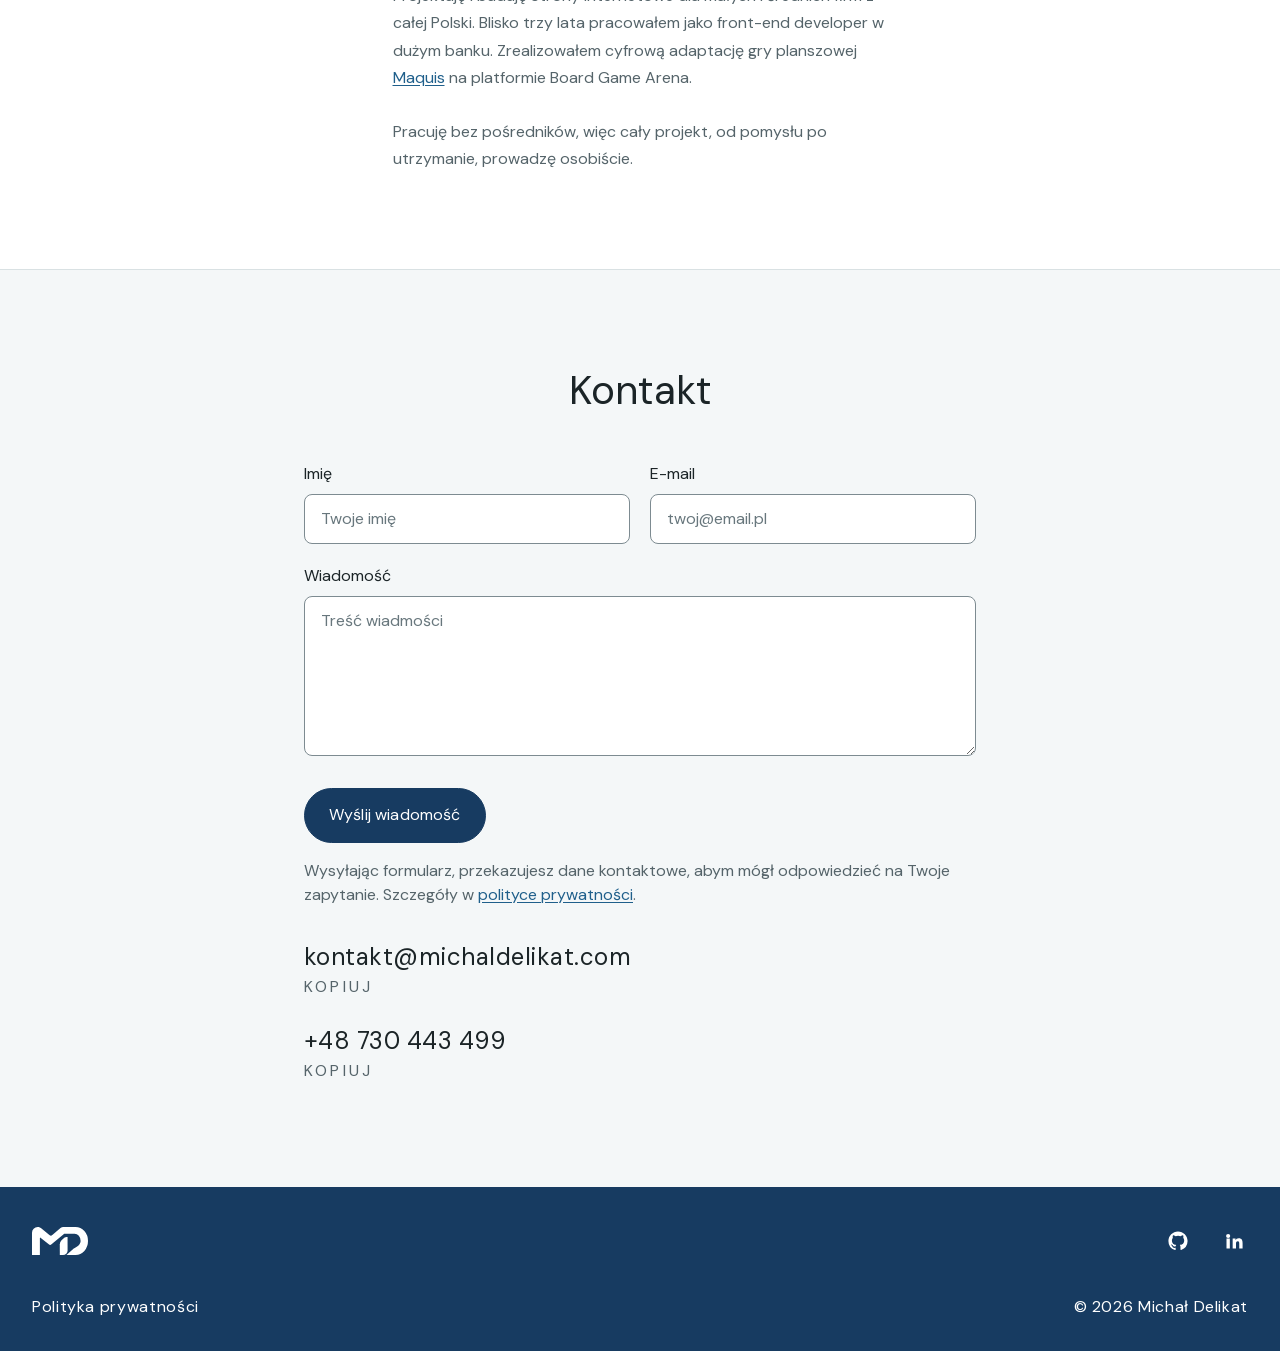
==== commit 8988831d: "breakline" ====
--- a/index.html
+++ b/index.html
@@ -225,7 +225,12 @@
 
                     <div class="about">
                         <div class="about__body">
-                            <p class="about-body">Projektuję i buduję strony internetowe dla małych i średnich firm z całej Polski. Blisko trzy lata pracowałem jako front-end developer w dużym banku. Zrealizowałem cyfrową adaptację gry planszowej <a href="https://boardgamearena.com/gamepanel?game=maquis#how-to-play" target="_blank" rel="noopener noreferrer">Maquis</a> na platformie Board&nbsp;Game&nbsp;Arena. Pracuję bez pośredników, więc cały projekt, od pomysłu po utrzymanie, prowadzę osobiście.</p>
+                            <p class="about-body">
+                                Projektuję i buduję strony internetowe dla małych i średnich firm z całej Polski. 
+                                Blisko trzy lata pracowałem jako front-end developer w dużym banku. 
+                                Zrealizowałem cyfrową adaptację gry planszowej <a href="https://boardgamearena.com/gamepanel?game=maquis#how-to-play" target="_blank" rel="noopener noreferrer">Maquis</a> na platformie Board&nbsp;Game&nbsp;Arena.<br><br>
+                                Pracuję bez pośredników, więc cały projekt, od pomysłu po utrzymanie, prowadzę osobiście.
+                            </p>
                         </div>
                     </div>
                 </div>
